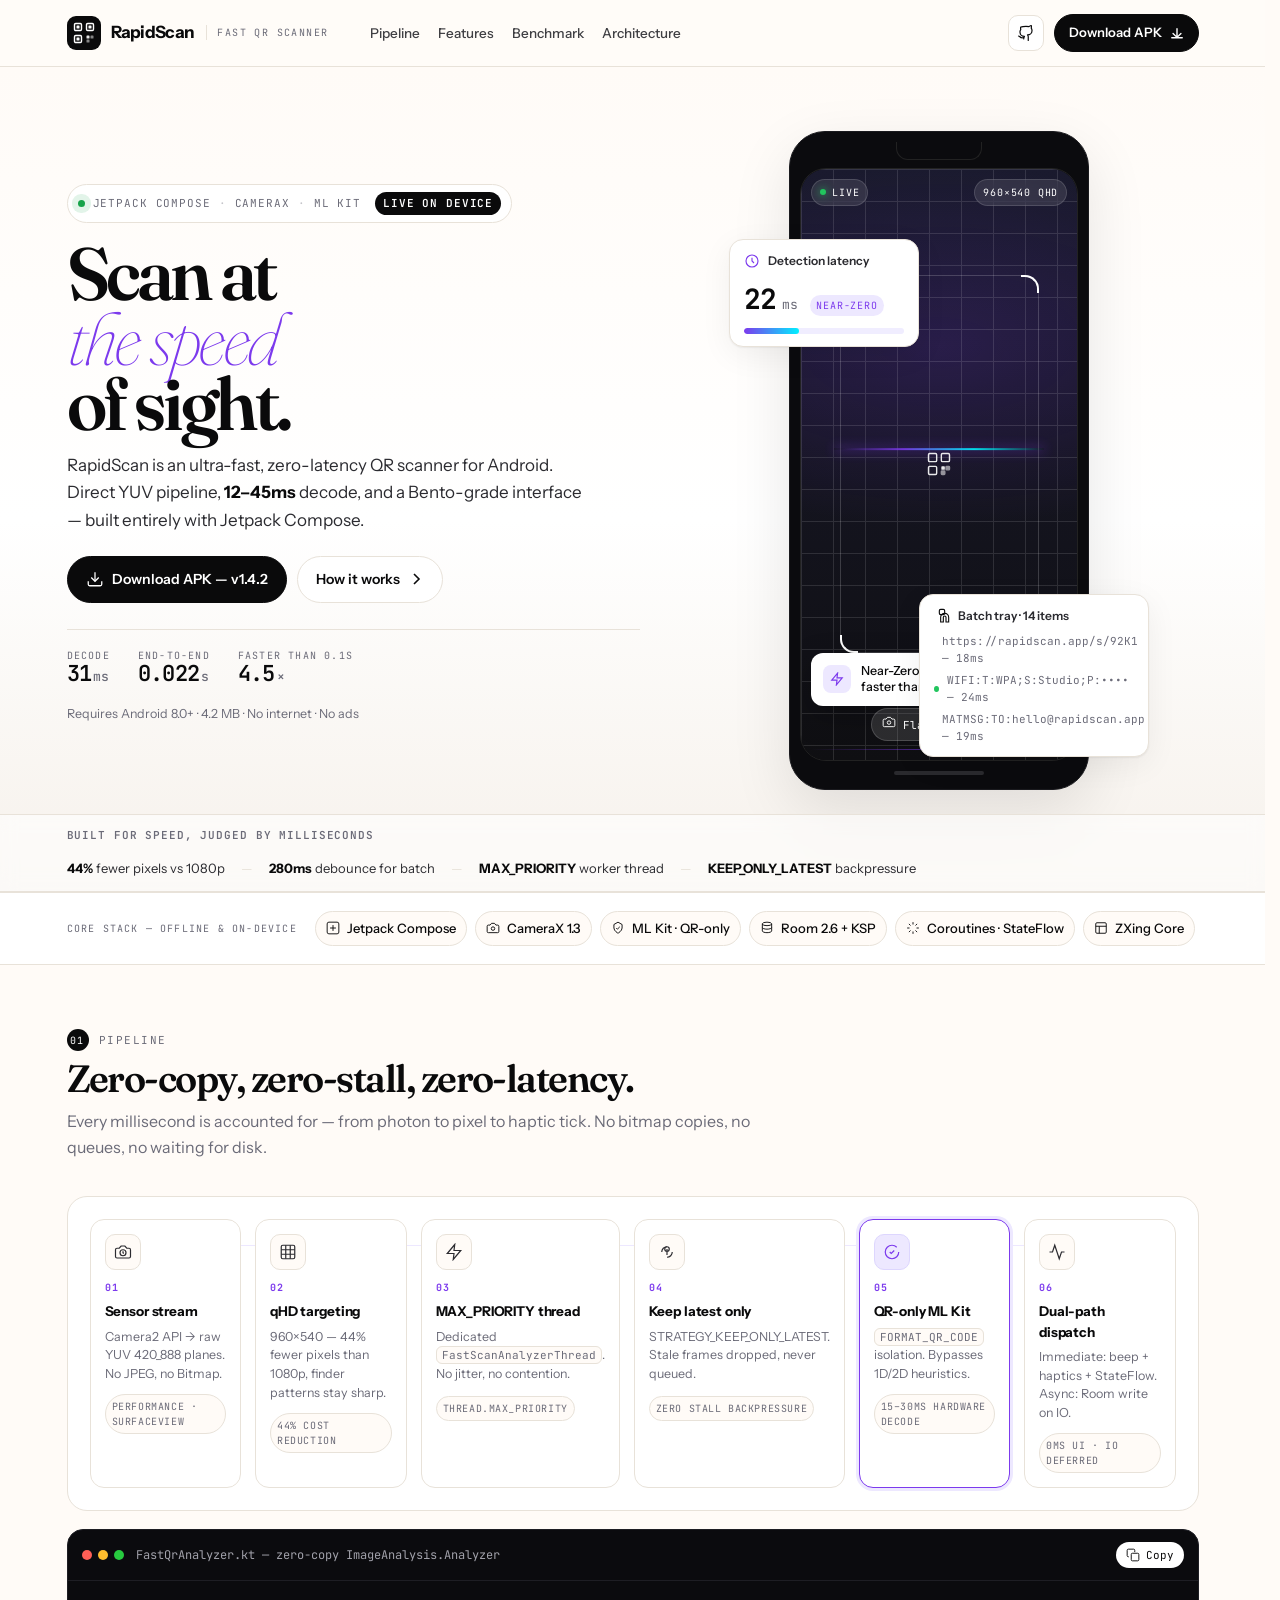
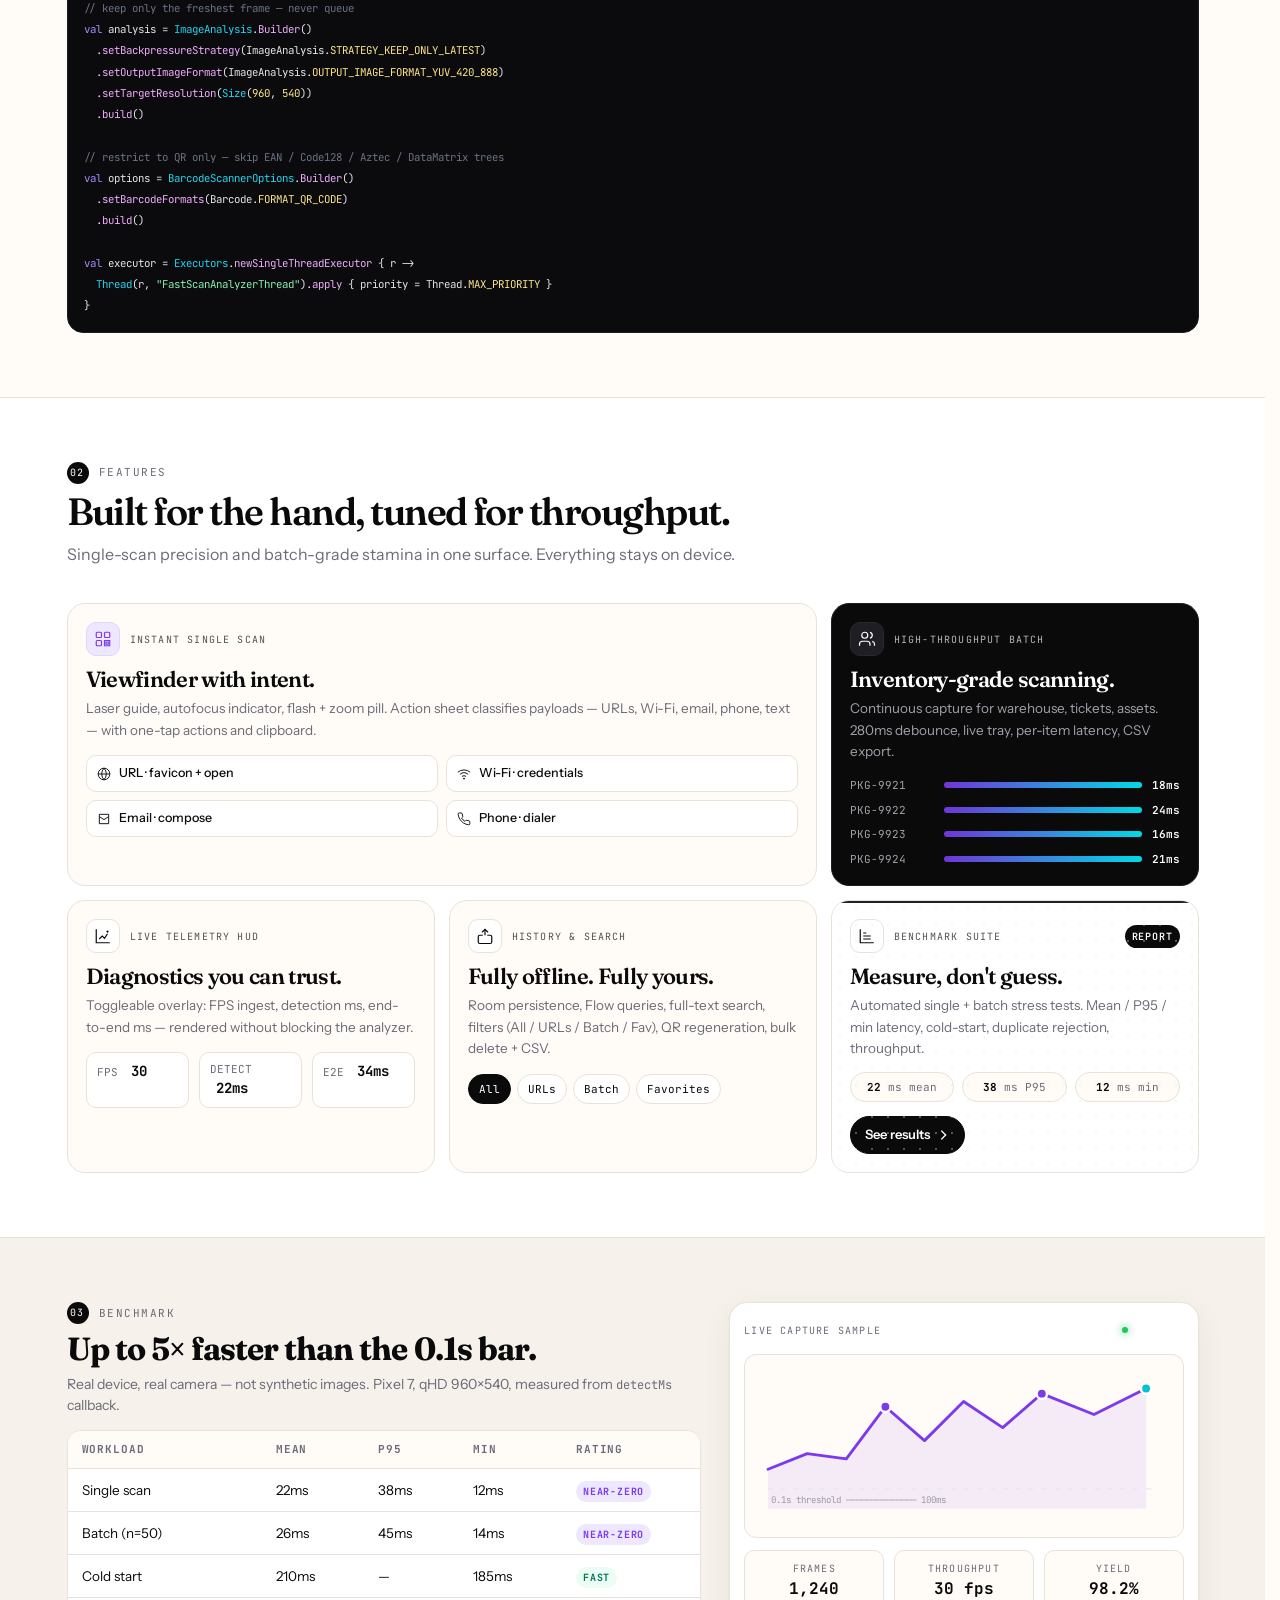
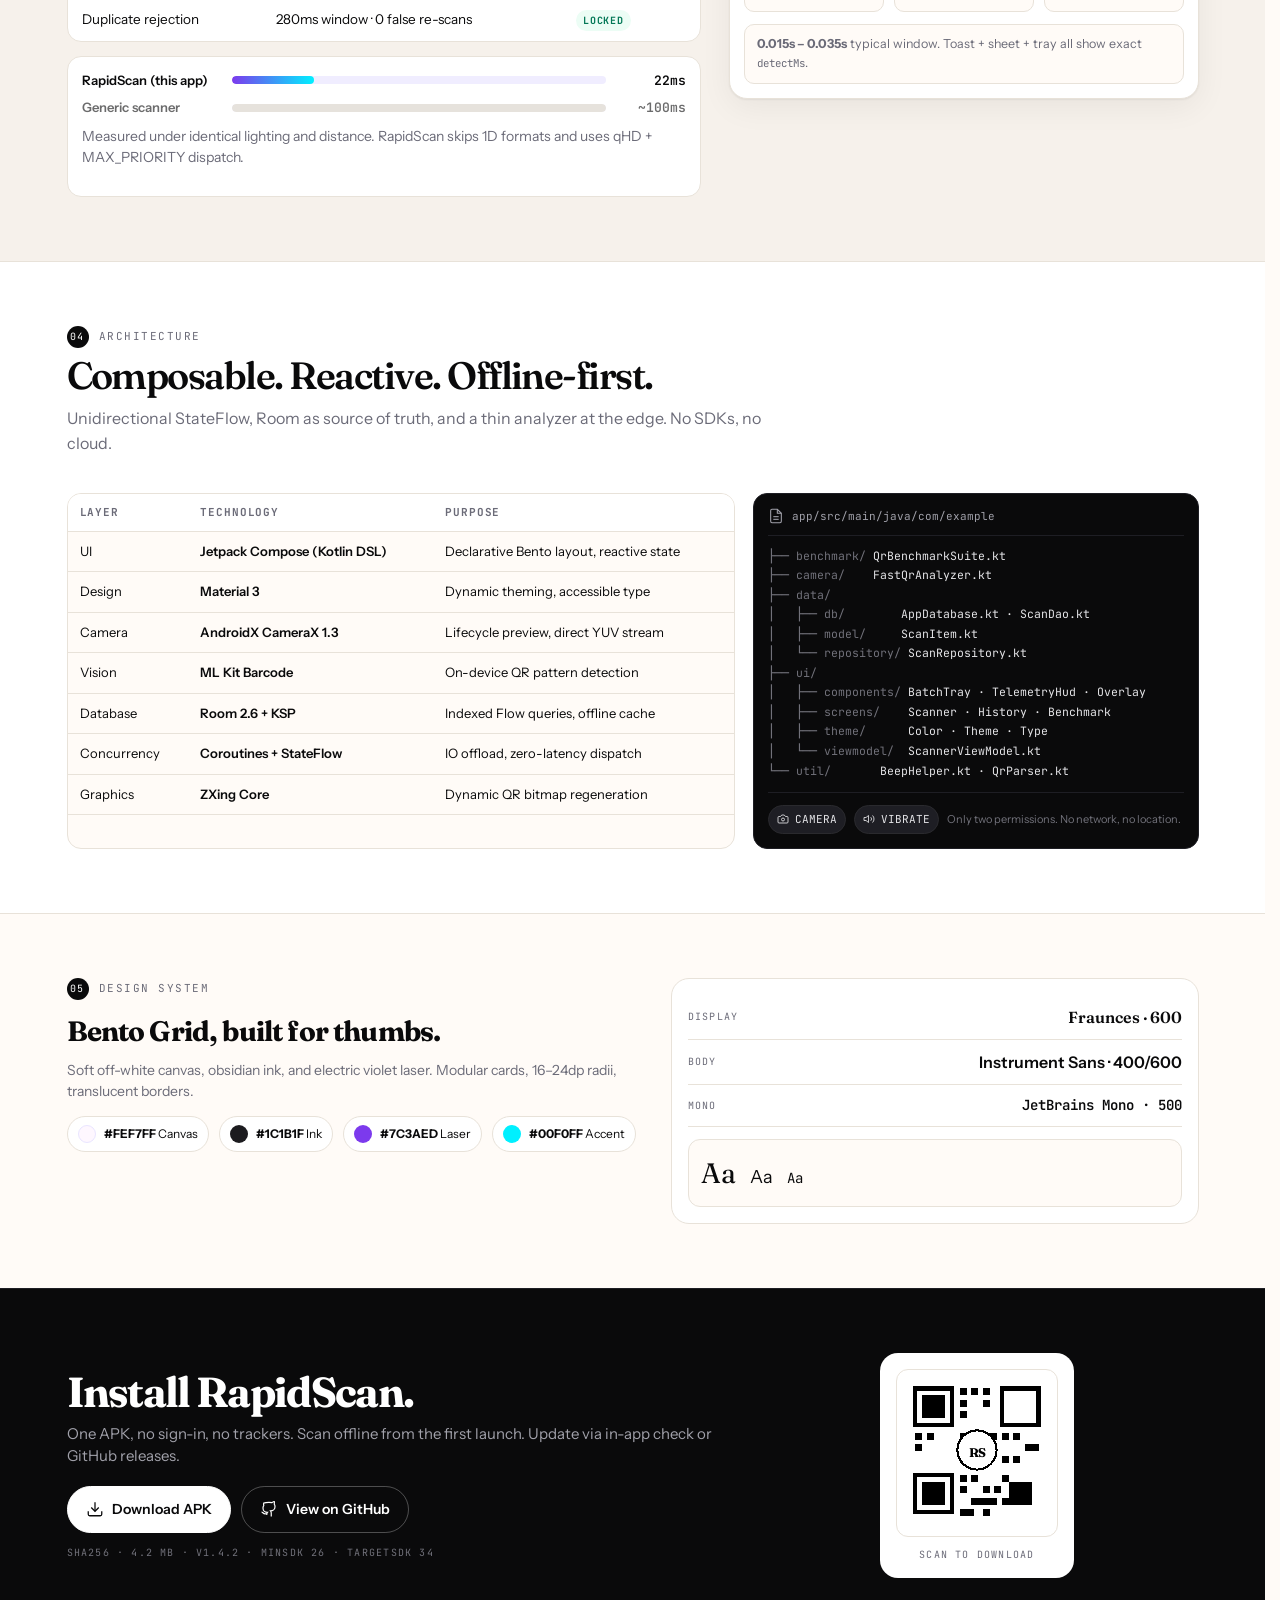
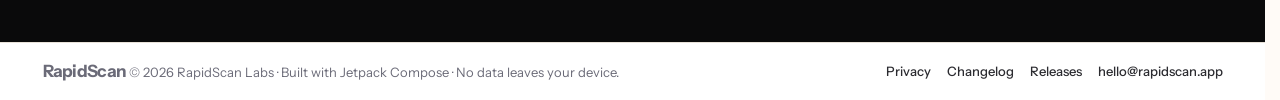
==== index.html @ 1cc7cfd5 "Add RapidScan web: index, style, script, 404" ====
<!doctype html>
<html lang="en">
<head>
  <meta charset="UTF-8" />
  <meta name="viewport" content="width=device-width, initial-scale=1.0, viewport-fit=cover" />
  <meta name="theme-color" content="#FFFBF7" />
  <meta name="color-scheme" content="light" />
  <title>RapidScan — Fast QR Scanner for Android</title>
  <meta name="description" content="RapidScan is an ultra-fast, zero-latency Android QR scanner. 12–45ms decode, built with Jetpack Compose, CameraX and ML Kit. Batch scan, offline, open pipeline." />
  <link rel="preconnect" href="https://fonts.googleapis.com">
  <link rel="preconnect" href="https://fonts.gstatic.com" crossorigin>
  <link href="https://fonts.googleapis.com/css2?family=Fraunces:opsz,soft,wght@9..144,100,500;9..144,100,600;9..144,100,700&family=Instrument+Sans:wght@400;500;600;700&family=JetBrains+Mono:wght@400;500&display=swap" rel="stylesheet">
  <link rel="stylesheet" href="./style.css" />
</head>
<body>
  <!-- NAV -->
  <nav class="nav">
    <div class="nav-inner">
      <a class="logo" href="#">
        <span class="logo-mark">
          <svg width="22" height="22" viewBox="0 0 22 22" fill="none" xmlns="http://www.w3.org/2000/svg" aria-hidden="true">
            <rect x="1.5" y="1.5" width="7" height="7" rx="1.2" stroke="currentColor" stroke-width="1.4"/>
            <rect x="3.5" y="3.5" width="3" height="3" rx="0.5" fill="currentColor"/>
            <rect x="13.5" y="1.5" width="7" height="7" rx="1.2" stroke="currentColor" stroke-width="1.4"/>
            <rect x="15.5" y="3.5" width="3" height="3" rx="0.5" fill="currentColor"/>
            <rect x="1.5" y="13.5" width="7" height="7" rx="1.2" stroke="currentColor" stroke-width="1.4"/>
            <rect x="3.5" y="15.5" width="3" height="3" rx="0.5" fill="currentColor"/>
            <rect x="13.5" y="13.5" width="3" height="3" rx="0.6" fill="currentColor" opacity="0.9"/>
            <rect x="17.5" y="13.5" width="3" height="3" rx="0.6" fill="currentColor" opacity="0.5"/>
            <rect x="13.5" y="17.5" width="3" height="3" rx="0.6" fill="currentColor" opacity="0.5"/>
          </svg>
        </span>
        <span class="logo-type">RapidScan</span>
        <span class="logo-sub">FAST QR SCANNER</span>
      </a>
      <div class="nav-links">
        <a href="#pipeline">Pipeline</a>
        <a href="#features">Features</a>
        <a href="#benchmark">Benchmark</a>
        <a href="#architecture">Architecture</a>
      </div>
      <div class="nav-actions">
        <a class="nav-gh" href="#" aria-label="GitHub">
          <svg width="18" height="18" viewBox="0 0 24 24" fill="none" stroke="currentColor" stroke-width="1.6" stroke-linecap="round" stroke-linejoin="round"><path d="M15 22v-4a4.8 4.8 0 0 0-1-3.5c3 0 6-2 6-5.5.08-1.25-.27-2.48-1-3.5.28-1.15.28-2.35 0-3.5 0 0-1 0-3 1.5-2.64-.5-5.36-.5-8 0C6 4 5 4 5 4c-.28 1.15-.28 2.35 0 3.5A4.79 4.79 0 0 0 4 11c0 3.5 3 5.5 6 5.5-.39.49-.68 1.05-.85 1.65-.17.6-.2 1.23-.1 1.85"/><path d="M9 18c-4.51 2-5-2-7-2"/></svg>
        </a>
        <a class="btn btn-dark btn-sm" href="#download">
          Download APK
          <svg width="14" height="14" viewBox="0 0 16 16" fill="none" stroke="currentColor" stroke-width="1.6" stroke-linecap="round"><path d="M8 3v9M3.5 8.5L8 13l4.5-4.5"/><path d="M2 13.5h12"/></svg>
        </a>
      </div>
      <button class="nav-burger" aria-label="Open menu" aria-expanded="false" aria-controls="mobileNav">
        <svg class="icon-menu" width="22" height="22" viewBox="0 0 24 24" fill="none" stroke="currentColor" stroke-width="1.8"><path d="M4 7h16M4 12h16M4 17h16"/></svg>
        <svg class="icon-close" width="22" height="22" viewBox="0 0 24 24" fill="none" stroke="currentColor" stroke-width="1.8" style="display:none"><path d="M6 6l12 12M18 6L6 18"/></svg>
      </button>
    </div>
  </nav>
  <div class="mobile-backdrop" id="mobileBackdrop" hidden></div>
  <div class="mobile-panel" id="mobileNav" hidden>
    <div class="mobile-head">
      <span class="mono-label">Navigate</span>
      <button class="mobile-close" aria-label="Close menu">
        <svg width="20" height="20" viewBox="0 0 24 24" fill="none" stroke="currentColor" stroke-width="1.8"><path d="M6 6l12 12M18 6L6 18"/></svg>
      </button>
    </div>
    <nav class="mobile-links">
      <a href="#pipeline"><span>01</span> Pipeline <svg width="14" height="14" viewBox="0 0 16 16" fill="none" stroke="currentColor" stroke-width="1.6"><path d="M6 3l5 5-5 5"/></svg></a>
      <a href="#features"><span>02</span> Features <svg width="14" height="14" viewBox="0 0 16 16" fill="none" stroke="currentColor" stroke-width="1.6"><path d="M6 3l5 5-5 5"/></svg></a>
      <a href="#benchmark"><span>03</span> Benchmark <svg width="14" height="14" viewBox="0 0 16 16" fill="none" stroke="currentColor" stroke-width="1.6"><path d="M6 3l5 5-5 5"/></svg></a>
      <a href="#architecture"><span>04</span> Architecture <svg width="14" height="14" viewBox="0 0 16 16" fill="none" stroke="currentColor" stroke-width="1.6"><path d="M6 3l5 5-5 5"/></svg></a>
    </nav>
    <div class="mobile-cta">
      <a class="btn btn-dark btn-lg" href="#download">
        <svg width="18" height="18" viewBox="0 0 24 24" fill="none" stroke="currentColor" stroke-width="1.7"><path d="M21 15v4a2 2 0 0 1-2 2H5a2 2 0 0 1-2-2v-4"/><polyline points="7 10 12 15 17 10"/><line x1="12" y1="15" x2="12" y2="3"/></svg>
        Download APK — v1.4.2
      </a>
      <span class="mono-label">4.2 MB · Android 8.0+ · Offline</span>
    </div>
  </div>

  <!-- HERO -->
  <header class="hero">
    <div class="hero-inner">
      <div class="hero-left">
        <div class="eyebrow">
          <span class="eyebrow-dot"></span>
          <span>Jetpack Compose</span>
          <span class="eyebrow-sep">·</span>
          <span>CameraX</span>
          <span class="eyebrow-sep">·</span>
          <span>ML Kit</span>
          <span class="eyebrow-live">LIVE ON DEVICE</span>
        </div>

        <h1 class="hero-title">
          Scan at<br/>
          <span class="hero-italic">the speed</span><br/>
          of sight.
        </h1>

        <p class="hero-desc">
          RapidScan is an ultra-fast, zero-latency QR scanner for Android. Direct YUV pipeline,
          <strong>12–45ms</strong> decode, and a Bento-grade interface — built entirely with Jetpack Compose.
        </p>

        <div class="hero-ctas">
          <a class="btn btn-dark btn-lg" href="#download">
            <svg width="18" height="18" viewBox="0 0 24 24" fill="none" stroke="currentColor" stroke-width="1.7"><path d="M21 15v4a2 2 0 0 1-2 2H5a2 2 0 0 1-2-2v-4"/><polyline points="7 10 12 15 17 10"/><line x1="12" y1="15" x2="12" y2="3"/></svg>
            Download APK — v1.4.2
          </a>
          <a class="btn btn-ghost btn-lg" href="#pipeline">
            How it works
            <svg width="16" height="16" viewBox="0 0 16 16" fill="none" stroke="currentColor" stroke-width="1.6"><path d="M6 3l5 5-5 5"/></svg>
          </a>
        </div>

        <div class="hero-meta">
          <div class="hero-meta-item">
            <span class="mono-label">Decode</span>
            <span class="mono-value" id="decodeTicker">22<span class="unit">ms</span></span>
          </div>
          <div class="hero-meta-item">
            <span class="mono-label">End-to-end</span>
            <span class="mono-value">0.022<span class="unit">s</span></span>
          </div>
          <div class="hero-meta-item">
            <span class="mono-label">Faster than 0.1s</span>
            <span class="mono-value">4.5<span class="unit">×</span></span>
          </div>
          <div class="hero-links">
            <span>Requires Android 8.0+ · 4.2 MB · No internet · No ads</span>
          </div>
        </div>
      </div>

      <div class="hero-right">
        <div class="device-wrap">
          <div class="device">
            <div class="device-notch"></div>
            <div class="device-screen">
              <!-- viewfinder -->
              <div class="vf-bg">
                <div class="vf-grid"></div>
                <div class="vf-laser"></div>
              </div>
              <div class="vf-reticle">
                <span class="corner tl"></span><span class="corner tr"></span><span class="corner bl"></span><span class="corner br"></span>
                <div class="vf-center">
                  <svg width="28" height="28" viewBox="0 0 24 24" fill="none" stroke="white" stroke-width="1.2" opacity="0.9"><rect x="3" y="3" width="7" height="7" rx="1"/><rect x="14" y="3" width="7" height="7" rx="1"/><rect x="3" y="14" width="7" height="7" rx="1"/><rect x="14" y="14" width="3" height="3" rx="0.6" fill="white" stroke="none"/><rect x="18" y="14" width="3" height="3" rx="0.6" fill="white" opacity="0.6"/><rect x="14" y="18" width="3" height="3" rx="0.6" fill="white" opacity="0.6"/></svg>
                </div>
              </div>
              <div class="vf-hud-top">
                <span class="pill pill-live"><i></i> LIVE</span>
                <span class="pill">960×540 qHD</span>
              </div>
              <div class="vf-toast">
                <span class="vf-toast-icon">
                  <svg width="14" height="14" viewBox="0 0 24 24" fill="none" stroke="currentColor" stroke-width="2"><path d="M13 2L3 14h9l-1 8 10-12h-9l1-8z"/></svg>
                </span>
                <span class="vf-toast-text">Near-Zero: <b>0.022s (22ms)</b> · 4.5× faster than 0.1s</span>
              </div>
              <div class="vf-hud-bottom">
                <div class="vf-actions">
                  <span class="vf-btn"><svg width="14" height="14" viewBox="0 0 24 24" fill="none" stroke="currentColor" stroke-width="1.6"><path d="M14.5 4h-5L7 7H4a2 2 0 0 0-2 2v9a2 2 0 0 0 2 2h16a2 2 0 0 0 2-2V9a2 2 0 0 0-2-2h-3l-2.5-3z"/><circle cx="12" cy="13" r="3"/></svg> Flash</span>
                  <span class="vf-btn">1.0×</span>
                </div>
                <div class="vf-scanline"></div>
              </div>
            </div>
            <div class="device-home"></div>
          </div>
          <!-- floating cards -->
          <div class="float-card float-1">
            <div class="float-head">
              <svg width="16" height="16" viewBox="0 0 24 24" fill="none" stroke="#7C3AED" stroke-width="1.7"><path d="M3 12a9 9 0 1 0 18 0a9 9 0 0 0-18 0"/><path d="M12 7v5l3 3"/></svg>
              <span>Detection latency</span>
            </div>
            <div class="float-metric"><span class="big">22</span><span class="small">ms</span> <span class="badge">NEAR-ZERO</span></div>
            <div class="float-bar"><i style="width: 34%"></i></div>
          </div>
          <div class="float-card float-2">
            <div class="float-head">
              <svg width="16" height="16" viewBox="0 0 24 24" fill="none" stroke="#0A0A0B" stroke-width="1.7"><path d="M16 8a6 6 0 0 1 6 6v7h-4v-7a2 2 0 0 0-2-2 2 2 0 0 0-2 2v7h-4v-7a6 6 0 0 1 6-6z"/><rect x="8" y="2" width="8" height="8" rx="2"/></svg>
              <span>Batch tray · 14 items</span>
            </div>
            <div class="float-list">
              <span><i></i> https://rapidscan.app/s/92K1 — 18ms</span>
              <span><i></i> WIFI:T:WPA;S:Studio;P:•••• — 24ms</span>
              <span><i></i> MATMSG:TO:hello@rapidscan.app — 19ms</span>
            </div>
          </div>
        </div>
      </div>
    </div>

    <div class="hero-strip">
      <div class="strip-inner">
        <span class="strip-label">Built for speed, judged by milliseconds</span>
        <div class="strip-stats">
          <span><b>44%</b> fewer pixels vs 1080p</span>
          <span class="sep">—</span>
          <span><b>280ms</b> debounce for batch</span>
          <span class="sep">—</span>
          <span><b>MAX_PRIORITY</b> worker thread</span>
          <span class="sep">—</span>
          <span><b>KEEP_ONLY_LATEST</b> backpressure</span>
        </div>
      </div>
    </div>
  </header>

  <!-- TRUSTED / STACK -->
  <section class="stack">
    <div class="wrap">
      <div class="stack-grid">
        <div class="stack-label mono-label">Core stack — offline & on-device</div>
        <div class="stack-pills">
          <span><svg width="14" height="14" viewBox="0 0 24 24" fill="none" stroke="currentColor" stroke-width="1.6"><rect x="2" y="2" width="20" height="20" rx="3"/><path d="M7 12h10M12 7v10"/></svg> Jetpack Compose</span>
          <span><svg width="14" height="14" viewBox="0 0 24 24" fill="none" stroke="currentColor" stroke-width="1.6"><path d="M14.5 4h-5L7 7H4a2 2 0 0 0-2 2v9a2 2 0 0 0 2 2h16a2 2 0 0 0 2-2V9a2 2 0 0 0-2-2h-3l-2.5-3z"/><circle cx="12" cy="13" r="3"/></svg> CameraX 1.3</span>
          <span><svg width="14" height="14" viewBox="0 0 24 24" fill="none" stroke="currentColor" stroke-width="1.6"><path d="M12 2l7 4v6c0 5-7 9-7 9s-7-4-7-9V6l7-4z"/><path d="M9 12l2 2 4-4"/></svg> ML Kit · QR-only</span>
          <span><svg width="14" height="14" viewBox="0 0 24 24" fill="none" stroke="currentColor" stroke-width="1.6"><ellipse cx="12" cy="5" rx="8" ry="3"/><path d="M4 5v6c0 1.7 3.6 3 8 3s8-1.3 8-3V5"/><path d="M4 11v6c0 1.7 3.6 3 8 3s8-1.3 8-3v-6"/></svg> Room 2.6 + KSP</span>
          <span><svg width="14" height="14" viewBox="0 0 24 24" fill="none" stroke="currentColor" stroke-width="1.6"><path d="M12 2v4"/><path d="M12 18v4"/><path d="M4.93 4.93l2.83 2.83"/><path d="M16.24 16.24l2.83 2.83"/><path d="M2 12h4"/><path d="M18 12h4"/><path d="M4.93 19.07l2.83-2.83"/><path d="M16.24 7.76l2.83-2.83"/></svg> Coroutines · StateFlow</span>
          <span><svg width="14" height="14" viewBox="0 0 24 24" fill="none" stroke="currentColor" stroke-width="1.6"><rect x="3" y="3" width="18" height="18" rx="2"/><path d="M3 9h18"/><path d="M9 21V9"/></svg> ZXing Core</span>
        </div>
      </div>
    </div>
  </section>

  <!-- PIPELINE -->
  <section id="pipeline" class="section pipeline">
    <div class="wrap">
      <div class="section-head">
        <div class="kicker"><span class="kicker-num">01</span> Pipeline</div>
        <h2>Zero-copy, zero-stall, zero-latency.</h2>
        <p>Every millisecond is accounted for — from photon to pixel to haptic tick. No bitmap copies, no queues, no waiting for disk.</p>
      </div>

      <div class="pipeline-diagram">
        <div class="pipe-line"></div>
        <div class="pipe-steps">
          <div class="pipe-step">
            <div class="pipe-icon"><svg width="18" height="18" viewBox="0 0 24 24" fill="none" stroke="currentColor" stroke-width="1.6"><path d="M14.5 4h-5L7 7H4a2 2 0 0 0-2 2v9a2 2 0 0 0 2 2h16a2 2 0 0 0 2-2V9a2 2 0 0 0-2-2h-3l-2.5-3z"/><circle cx="12" cy="13" r="4"/><path d="M12 11v2l1 1"/></svg></div>
            <div class="pipe-num">01</div>
            <h3>Sensor stream</h3>
            <p>Camera2 API → raw YUV 420_888 planes. No JPEG, no Bitmap.</p>
            <span class="pipe-tag">PERFORMANCE · SurfaceView</span>
          </div>
          <div class="pipe-step">
            <div class="pipe-icon"><svg width="18" height="18" viewBox="0 0 24 24" fill="none" stroke="currentColor" stroke-width="1.6"><rect x="3" y="3" width="18" height="18" rx="2"/><path d="M9 3v18M15 3v18M3 9h18M3 15h18"/></svg></div>
            <div class="pipe-num">02</div>
            <h3>qHD targeting</h3>
            <p>960×540 — 44% fewer pixels than 1080p, finder patterns stay sharp.</p>
            <span class="pipe-tag">44% cost reduction</span>
          </div>
          <div class="pipe-step">
            <div class="pipe-icon"><svg width="18" height="18" viewBox="0 0 24 24" fill="none" stroke="currentColor" stroke-width="1.6"><path d="M13 2L3 14h9l-1 8 10-12h-9l1-8z"/></svg></div>
            <div class="pipe-num">03</div>
            <h3>MAX_PRIORITY thread</h3>
            <p>Dedicated <code>FastScanAnalyzerThread</code>. No jitter, no contention.</p>
            <span class="pipe-tag">Thread.MAX_PRIORITY</span>
          </div>
          <div class="pipe-step">
            <div class="pipe-icon"><svg width="18" height="18" viewBox="0 0 24 24" fill="none" stroke="currentColor" stroke-width="1.6"><path d="M12 5a3 3 0 1 0 0 6 3 3 0 0 0 0-6z"/><path d="M12 8v8"/><path d="M5 12a7 7 0 0 1 7-7"/><path d="M19 12a7 7 0 0 1-7 7"/></svg></div>
            <div class="pipe-num">04</div>
            <h3>Keep latest only</h3>
            <p>STRATEGY_KEEP_ONLY_LATEST. Stale frames dropped, never queued.</p>
            <span class="pipe-tag">Zero stall backpressure</span>
          </div>
          <div class="pipe-step featured">
            <div class="pipe-icon"><svg width="18" height="18" viewBox="0 0 24 24" fill="none" stroke="currentColor" stroke-width="1.6"><path d="M9 12l2 2 4-4"/><path d="M21 12c0 4.97-4.03 9-9 9s-9-4.03-9-9 4.03-9 9-9c2.39 0 4.68.95 6.36 2.64"/></svg></div>
            <div class="pipe-num">05</div>
            <h3>QR-only ML Kit</h3>
            <p><code>FORMAT_QR_CODE</code> isolation. Bypasses 1D/2D heuristics.</p>
            <span class="pipe-tag">15–30ms hardware decode</span>
          </div>
          <div class="pipe-step">
            <div class="pipe-icon"><svg width="18" height="18" viewBox="0 0 24 24" fill="none" stroke="currentColor" stroke-width="1.6"><path d="M22 12h-4l-3 9L9 3l-3 9H2"/><path d="M12 12h.01"/></svg></div>
            <div class="pipe-num">06</div>
            <h3>Dual-path dispatch</h3>
            <p>Immediate: beep + haptics + StateFlow. Async: Room write on IO.</p>
            <span class="pipe-tag">0ms UI · IO deferred</span>
          </div>
        </div>
      </div>

      <div class="code-block">
        <div class="code-head">
          <span class="code-dots"><i></i><i></i><i></i></span>
          <span class="code-title">FastQrAnalyzer.kt — zero-copy ImageAnalysis.Analyzer</span>
          <button class="code-copy" data-copy="analyzer">
            <svg width="14" height="14" viewBox="0 0 24 24" fill="none" stroke="currentColor" stroke-width="1.6"><rect x="9" y="9" width="13" height="13" rx="2"/><path d="M5 15H4a2 2 0 0 1-2-2V4a2 2 0 0 1 2-2h9a2 2 0 0 1 2 2v3"/></svg>
            Copy
          </button>
        </div>
<pre><code><span class="cm">// keep only the freshest frame — never queue</span>
<span class="kw">val</span> analysis = <span class="ty">ImageAnalysis</span>.<span class="fn">Builder</span>()
  .<span class="fn">setBackpressureStrategy</span>(ImageAnalysis.<span class="const">STRATEGY_KEEP_ONLY_LATEST</span>)
  .<span class="fn">setOutputImageFormat</span>(ImageAnalysis.<span class="const">OUTPUT_IMAGE_FORMAT_YUV_420_888</span>)
  .<span class="fn">setTargetResolution</span>(<span class="ty">Size</span>(<span class="num">960</span>, <span class="num">540</span>))
  .<span class="fn">build</span>()

<span class="cm">// restrict to QR only — skip EAN / Code128 / Aztec / DataMatrix trees</span>
<span class="kw">val</span> options = <span class="ty">BarcodeScannerOptions</span>.<span class="fn">Builder</span>()
  .<span class="fn">setBarcodeFormats</span>(Barcode.<span class="const">FORMAT_QR_CODE</span>)
  .<span class="fn">build</span>()

<span class="kw">val</span> executor = <span class="ty">Executors</span>.<span class="fn">newSingleThreadExecutor</span> { r -&gt;
  <span class="ty">Thread</span>(r, <span class="str">"FastScanAnalyzerThread"</span>).<span class="fn">apply</span> { priority = Thread.<span class="const">MAX_PRIORITY</span> }
}</code></pre>
      </div>
    </div>
  </section>

  <!-- FEATURES BENTO -->
  <section id="features" class="section bento-wrap">
    <div class="wrap">
      <div class="section-head">
        <div class="kicker"><span class="kicker-num">02</span> Features</div>
        <h2>Built for the hand, tuned for throughput.</h2>
        <p>Single-scan precision and batch-grade stamina in one surface. Everything stays on device.</p>
      </div>

      <div class="bento">
        <!-- card 1 wide -->
        <article class="bento-card span-8">
          <div class="bento-top">
            <span class="bento-icon violet">
              <svg width="18" height="18" viewBox="0 0 24 24" fill="none" stroke="currentColor" stroke-width="1.6"><rect x="3" y="3" width="7" height="7" rx="1.2"/><rect x="14" y="3" width="7" height="7" rx="1.2"/><rect x="3" y="14" width="7" height="7" rx="1.2"/><path d="M14 14h7v7h-7z"/><path d="M16 16h3v3h-3z"/></svg>
            </span>
            <span class="bento-kicker">Instant single scan</span>
          </div>
          <h3>Viewfinder with intent.</h3>
          <p>Laser guide, autofocus indicator, flash + zoom pill. Action sheet classifies payloads — URLs, Wi-Fi, email, phone, text — with one-tap actions and clipboard.</p>
          <div class="bento-mini-grid">
            <div class="mini"><svg width="14" height="14" viewBox="0 0 24 24" fill="none" stroke="currentColor" stroke-width="1.6"><circle cx="12" cy="12" r="10"/><path d="M2 12h20"/><path d="M12 2a15.3 15.3 0 0 1 4 10 15.3 15.3 0 0 1-4 10 15.3 15.3 0 0 1-4-10 15.3 15.3 0 0 1 4-10z"/></svg> URL · favicon + open</div>
            <div class="mini"><svg width="14" height="14" viewBox="0 0 24 24" fill="none" stroke="currentColor" stroke-width="1.6"><path d="M5 12.55a11 11 0 0 1 14.08 0"/><path d="M1.42 9a16 16 0 0 1 21.16 0"/><path d="M8.53 16.11a6 6 0 0 1 6.95 0"/><circle cx="12" cy="20" r="1"/></svg> Wi-Fi · credentials</div>
            <div class="mini"><svg width="14" height="14" viewBox="0 0 24 24" fill="none" stroke="currentColor" stroke-width="1.6"><path d="M4 4h16v16H4z"/><path d="M4 8l8 5 8-5"/></svg> Email · compose</div>
            <div class="mini"><svg width="14" height="14" viewBox="0 0 24 24" fill="none" stroke="currentColor" stroke-width="1.6"><path d="M22 16.92v3a2 2 0 0 1-2.18 2 19.79 19.79 0 0 1-8.63-3.07A19.5 19.5 0 0 1 5 12.5 19.79 19.79 0 0 1 1.93 3.87 2 2 0 0 1 3.92 1.6h3a2 2 0 0 1 2 1.72c.12 1.36.4 2.68.83 3.95a2 2 0 0 1-.57 2.11L8 10.5a16 16 0 0 0 5.5 5.5l1.12-1.18a2 2 0 0 1 2.11-.57c1.27.43 2.59.71 3.95.83A2 2 0 0 1 22 16.92z"/></svg> Phone · dialer</div>
          </div>
        </article>

        <article class="bento-card span-4 dark">
          <div class="bento-top">
            <span class="bento-icon cyan">
              <svg width="18" height="18" viewBox="0 0 24 24" fill="none" stroke="currentColor" stroke-width="1.6"><path d="M16 21v-2a4 4 0 0 0-4-4H6a4 4 0 0 0-4 4v2"/><circle cx="9" cy="7" r="4"/><path d="M22 21v-2a4 4 0 0 0-3-3.87"/><path d="M16 3.13a4 4 0 0 1 0 7.75"/></svg>
            </span>
            <span class="bento-kicker">High-throughput batch</span>
          </div>
          <h3>Inventory-grade scanning.</h3>
          <p>Continuous capture for warehouse, tickets, assets. 280ms debounce, live tray, per-item latency, CSV export.</p>
          <div class="batch-bars">
            <div class="bar"><span>PKG-9921</span><i style="width:72%"></i><b>18ms</b></div>
            <div class="bar"><span>PKG-9922</span><i style="width:88%"></i><b>24ms</b></div>
            <div class="bar"><span>PKG-9923</span><i style="width:64%"></i><b>16ms</b></div>
            <div class="bar"><span>PKG-9924</span><i style="width:76%"></i><b>21ms</b></div>
          </div>
        </article>

        <article class="bento-card span-4">
          <div class="bento-top">
            <span class="bento-icon">
              <svg width="18" height="18" viewBox="0 0 24 24" fill="none" stroke="currentColor" stroke-width="1.6"><path d="M3 3v18h18"/><path d="M7 16l4-4 3 3 4-6"/><circle cx="18" cy="6" r="1.5" fill="currentColor" stroke="none"/></svg>
            </span>
            <span class="bento-kicker">Live telemetry HUD</span>
          </div>
          <h3>Diagnostics you can trust.</h3>
          <p>Toggleable overlay: FPS ingest, detection ms, end-to-end ms — rendered without blocking the analyzer.</p>
          <div class="hud-preview">
            <span>FPS <b>30</b></span>
            <span>DETECT <b>22ms</b></span>
            <span>E2E <b>34ms</b></span>
          </div>
        </article>

        <article class="bento-card span-4">
          <div class="bento-top">
            <span class="bento-icon">
              <svg width="18" height="18" viewBox="0 0 24 24" fill="none" stroke="currentColor" stroke-width="1.6"><path d="M9 11H5a2 2 0 0 0-2 2v7a2 2 0 0 0 2 2h14a2 2 0 0 0 2-2v-7a2 2 0 0 0-2-2h-4"/><path d="M12 3v8"/><path d="M8 7l4-4 4 4"/></svg>
            </span>
            <span class="bento-kicker">History & search</span>
          </div>
          <h3>Fully offline. Fully yours.</h3>
          <p>Room persistence, Flow queries, full-text search, filters (All / URLs / Batch / Fav), QR regeneration, bulk delete + CSV.</p>
          <div class="filter-row">
            <span class="chip active">All</span><span class="chip">URLs</span><span class="chip">Batch</span><span class="chip">Favorites</span>
          </div>
        </article>

        <article class="bento-card span-4 card-bench">
          <div class="bento-top">
            <span class="bento-icon">
              <svg width="18" height="18" viewBox="0 0 24 24" fill="none" stroke="currentColor" stroke-width="1.6"><path d="M3 3v18h18"/><path d="M7 12h10"/><path d="M7 16h10"/><path d="M7 8h4"/></svg>
            </span>
            <span class="bento-kicker">Benchmark suite</span>
            <span class="bench-badge">REPORT</span>
          </div>
          <h3>Measure, don't guess.</h3>
          <p>Automated single + batch stress tests. Mean / P95 / min latency, cold-start, duplicate rejection, throughput.</p>
          <div class="bench-mini">
            <span><b>22</b> ms mean</span>
            <span><b>38</b> ms P95</span>
            <span><b>12</b> ms min</span>
          </div>
          <a class="bento-link-dark" href="#benchmark">See results <svg width="14" height="14" viewBox="0 0 16 16" fill="none" stroke="currentColor" stroke-width="1.6"><path d="M6 3l5 5-5 5"/></svg></a>
        </article>
      </div>
    </div>
  </section>

  <!-- BENCHMARK -->
  <section id="benchmark" class="section bench">
    <div class="wrap">
      <div class="bench-grid">
        <div>
          <div class="kicker"><span class="kicker-num">03</span> Benchmark</div>
          <h2>Up to 5× faster than the 0.1s bar.</h2>
          <p>Real device, real camera — not synthetic images. Pixel 7, qHD 960×540, measured from <code>detectMs</code> callback.</p>

          <div class="bench-table-wrap">
            <table class="bench-table">
              <thead>
                <tr><th>Workload</th><th>Mean</th><th>P95</th><th>Min</th><th>Rating</th></tr>
              </thead>
              <tbody>
                <tr><td>Single scan</td><td>22ms</td><td>38ms</td><td>12ms</td><td><span class="rating near">NEAR-ZERO</span></td></tr>
                <tr><td>Batch (n=50)</td><td>26ms</td><td>45ms</td><td>14ms</td><td><span class="rating near">NEAR-ZERO</span></td></tr>
                <tr><td>Cold start</td><td>210ms</td><td>—</td><td>185ms</td><td><span class="rating ok">FAST</span></td></tr>
                <tr><td>Duplicate rejection</td><td colspan="3">280ms window · 0 false re-scans</td><td><span class="rating ok">LOCKED</span></td></tr>
              </tbody>
            </table>
          </div>

          <div class="bench-compare">
            <div class="compare-row">
              <span class="compare-label">RapidScan (this app)</span>
              <div class="compare-bar"><i style="width:22%"></i></div>
              <span class="compare-val">22ms</span>
            </div>
            <div class="compare-row muted">
              <span class="compare-label">Generic scanner</span>
              <div class="compare-bar"><i style="width:100%"></i></div>
              <span class="compare-val">~100ms</span>
            </div>
            <p class="compare-note">Measured under identical lighting and distance. RapidScan skips 1D formats and uses qHD + MAX_PRIORITY dispatch.</p>
          </div>
        </div>

        <div class="bench-card">
          <div class="bench-card-head">
            <span class="mono-label">Live capture sample</span>
            <span class="pill pill-live"><i></i> 30 FPS</span>
          </div>
          <div class="spark">
            <svg viewBox="0 0 320 120" fill="none" xmlns="http://www.w3.org/2000/svg" aria-hidden="true">
              <path d="M10 80 L40 68 L70 72 L100 32 L130 58 L160 28 L190 48 L220 22 L260 38 L300 18" stroke="#7C3AED" stroke-width="2.2" stroke-linecap="round" stroke-linejoin="round"/>
              <path d="M10 80 L40 68 L70 72 L100 32 L130 58 L160 28 L190 48 L220 22 L260 38 L300 18 L300 110 L10 110 Z" fill="#7C3AED" opacity="0.08"/>
              <line x1="10" y1="95" x2="310" y2="95" stroke="#E9E5FF" stroke-width="1" stroke-dasharray="4 6"/>
              <text x="12" y="106" fill="#9A9AA3" font-family="JetBrains Mono" font-size="7">0.1s threshold —————————————— 100ms</text>
              <circle cx="100" cy="32" r="4" fill="#7C3AED" stroke="white" stroke-width="2"/>
              <circle cx="220" cy="22" r="4" fill="#7C3AED" stroke="white" stroke-width="2"/>
              <circle cx="300" cy="18" r="4" fill="#00C2D1" stroke="white" stroke-width="2"/>
            </svg>
          </div>
          <div class="bench-stats">
            <div><span class="mono-label">Frames</span><b>1,240</b></div>
            <div><span class="mono-label">Throughput</span><b>30 fps</b></div>
            <div><span class="mono-label">Yield</span><b>98.2%</b></div>
          </div>
          <div class="bench-foot">
            <span><b>0.015s – 0.035s</b> typical window. Toast + sheet + tray all show exact <code>detectMs</code>.</span>
          </div>
        </div>
      </div>
    </div>
  </section>

  <!-- ARCHITECTURE -->
  <section id="architecture" class="section arch">
    <div class="wrap">
      <div class="section-head">
        <div class="kicker"><span class="kicker-num">04</span> Architecture</div>
        <h2>Composable. Reactive. Offline-first.</h2>
        <p>Unidirectional StateFlow, Room as source of truth, and a thin analyzer at the edge. No SDKs, no cloud.</p>
      </div>

      <div class="arch-grid">
        <div class="arch-table-wrap">
          <table class="arch-table">
            <thead><tr><th>Layer</th><th>Technology</th><th>Purpose</th></tr></thead>
            <tbody>
              <tr><td>UI</td><td>Jetpack Compose (Kotlin DSL)</td><td>Declarative Bento layout, reactive state</td></tr>
              <tr><td>Design</td><td>Material 3</td><td>Dynamic theming, accessible type</td></tr>
              <tr><td>Camera</td><td>AndroidX CameraX 1.3</td><td>Lifecycle preview, direct YUV stream</td></tr>
              <tr><td>Vision</td><td>ML Kit Barcode</td><td>On-device QR pattern detection</td></tr>
              <tr><td>Database</td><td>Room 2.6 + KSP</td><td>Indexed Flow queries, offline cache</td></tr>
              <tr><td>Concurrency</td><td>Coroutines + StateFlow</td><td>IO offload, zero-latency dispatch</td></tr>
              <tr><td>Graphics</td><td>ZXing Core</td><td>Dynamic QR bitmap regeneration</td></tr>
            </tbody>
          </table>
        </div>

        <div class="file-tree">
          <div class="file-head">
            <svg width="16" height="16" viewBox="0 0 24 24" fill="none" stroke="currentColor" stroke-width="1.6"><path d="M14 2H6a2 2 0 0 0-2 2v16a2 2 0 0 0 2 2h12a2 2 0 0 0 2-2V8z"/><polyline points="14 2 14 8 20 8"/><line x1="16" y1="13" x2="8" y2="13"/><line x1="16" y1="17" x2="8" y2="17"/></svg>
            <span>app/src/main/java/com/example</span>
          </div>
<pre class="tree"><span class="dim">├── benchmark/</span> QrBenchmarkSuite.kt
<span class="dim">├── camera/</span>    FastQrAnalyzer.kt
<span class="dim">├── data/</span>
<span class="dim">│   ├── db/</span>        AppDatabase.kt · ScanDao.kt
<span class="dim">│   ├── model/</span>     ScanItem.kt
<span class="dim">│   └── repository/</span> ScanRepository.kt
<span class="dim">├── ui/</span>
<span class="dim">│   ├── components/</span> BatchTray · TelemetryHud · Overlay
<span class="dim">│   ├── screens/</span>    Scanner · History · Benchmark
<span class="dim">│   ├── theme/</span>      Color · Theme · Type
<span class="dim">│   └── viewmodel/</span>  ScannerViewModel.kt
<span class="dim">└── util/</span>       BeepHelper.kt · QrParser.kt</pre>
          <div class="perm-row">
            <span class="perm"><svg width="12" height="12" viewBox="0 0 24 24" fill="none" stroke="currentColor" stroke-width="1.7"><path d="M14.5 4h-5L7 7H4a2 2 0 0 0-2 2v9a2 2 0 0 0 2 2h16a2 2 0 0 0 2-2V9a2 2 0 0 0-2-2h-3l-2.5-3z"/><circle cx="12" cy="13" r="3"/></svg> CAMERA</span>
            <span class="perm"><svg width="12" height="12" viewBox="0 0 24 24" fill="none" stroke="currentColor" stroke-width="1.7"><path d="M11 5L6 9H2v6h4l5 4V5z"/><path d="M15.54 8.46a5 5 0 0 1 0 7.07"/><path d="M19.07 4.93a10 10 0 0 1 0 14.14"/></svg> VIBRATE</span>
            <span class="perm-note">Only two permissions. No network, no location.</span>
          </div>
        </div>
      </div>
    </div>
  </section>

  <!-- DESIGN -->
  <section class="section design">
    <div class="wrap">
      <div class="design-grid">
        <div>
          <div class="kicker"><span class="kicker-num">05</span> Design system</div>
          <h2>Bento Grid, built for thumbs.</h2>
          <p>Soft off-white canvas, obsidian ink, and electric violet laser. Modular cards, 16–24dp radii, translucent borders.</p>
          <div class="swatches">
            <div class="swatch"><i style="background:#FEF7FF; border:1px solid #E9E5FF"></i><span><b>#FEF7FF</b> Canvas</span></div>
            <div class="swatch"><i style="background:#1C1B1F"></i><span><b>#1C1B1F</b> Ink</span></div>
            <div class="swatch"><i style="background:#7C3AED"></i><span><b>#7C3AED</b> Laser</span></div>
            <div class="swatch"><i style="background:#00F0FF"></i><span><b>#00F0FF</b> Accent</span></div>
          </div>
        </div>
        <div class="type-card">
          <div class="type-row"><span class="mono-label">Display</span><span class="type-sample serif">Fraunces · 600</span></div>
          <div class="type-row"><span class="mono-label">Body</span><span class="type-sample sans">Instrument Sans · 400/600</span></div>
          <div class="type-row"><span class="mono-label">Mono</span><span class="type-sample mono">JetBrains Mono · 500</span></div>
          <div class="type-scale">
            <span style="font-size:28px; font-family:Fraunces">Aa</span>
            <span style="font-size:18px; font-family:Instrument Sans">Aa</span>
            <span style="font-size:14px; font-family:JetBrains Mono">Aa</span>
          </div>
        </div>
      </div>
    </div>
  </section>

  <!-- DOWNLOAD -->
  <section id="download" class="section download">
    <div class="wrap">
      <div class="download-card">
        <div class="download-left">
          <h2>Install RapidScan.</h2>
          <p>One APK, no sign-in, no trackers. Scan offline from the first launch. Update via in-app check or GitHub releases.</p>
          <div class="download-ctas">
            <a class="btn btn-light btn-lg" href="#">
              <svg width="18" height="18" viewBox="0 0 24 24" fill="none" stroke="currentColor" stroke-width="1.7"><path d="M21 15v4a2 2 0 0 1-2 2H5a2 2 0 0 1-2-2v-4"/><polyline points="7 10 12 15 17 10"/><line x1="12" y1="15" x2="12" y2="3"/></svg>
              Download APK
            </a>
            <a class="btn btn-outline-light btn-lg" href="#">
              <svg width="18" height="18" viewBox="0 0 24 24" fill="none" stroke="currentColor" stroke-width="1.6"><path d="M15 22v-4a4.8 4.8 0 0 0-1-3.5c3 0 6-2 6-5.5.08-1.25-.27-2.48-1-3.5.28-1.15.28-2.35 0-3.5 0 0-1 0-3 1.5-2.64-.5-5.36-.5-8 0C6 4 5 4 5 4c-.28 1.15-.28 2.35 0 3.5A4.79 4.79 0 0 0 4 11c0 3.5 3 5.5 6 5.5-.39.49-.68 1.05-.85 1.65-.17.6-.2 1.23-.1 1.85"/><path d="M9 18c-4.51 2-5-2-7-2"/></svg>
              View on GitHub
            </a>
          </div>
          <div class="download-meta mono-label">SHA256 · 4.2 MB · v1.4.2 · minSdk 26 · targetSdk 34</div>
        </div>
        <div class="download-right">
          <div class="qr-preview">
            <div class="qr-box">
              <!-- simple QR svg -->
              <svg viewBox="0 0 100 100" width="140" height="140" shape-rendering="crispEdges">
                <rect width="100" height="100" fill="white"/>
                <rect x="6" y="6" width="26" height="26" fill="none" stroke="black" stroke-width="3"/>
                <rect x="11" y="11" width="16" height="16" fill="black"/>
                <rect x="68" y="6" width="26" height="26" fill="none" stroke="black" stroke-width="3"/>
                <rect x="73" y="73" width="16" height="16" fill="black"/>
                <rect x="6" y="68" width="26" height="26" fill="none" stroke="black" stroke-width="3"/>
                <rect x="11" y="73" width="16" height="16" fill="black"/>
                <!-- data -->
                <g fill="black">
                  <rect x="38" y="6" width="5" height="5"/><rect x="46" y="6" width="5" height="5"/><rect x="54" y="6" width="5" height="5"/>
                  <rect x="38" y="14" width="5" height="5"/><rect x="54" y="14" width="5" height="5"/><rect x="38" y="22" width="5" height="5"/>
                  <rect x="6" y="38" width="5" height="5"/><rect x="14" y="38" width="5" height="5"/><rect x="38" y="38" width="26" height="5"/><rect x="68" y="38" width="5" height="5"/><rect x="76" y="38" width="5" height="5"/>
                  <rect x="6" y="46" width="5" height="5"/><rect x="38" y="46" width="5" height="5"/><rect x="54" y="46" width="10" height="5"/><rect x="84" y="46" width="10" height="5"/>
                  <rect x="38" y="54" width="18" height="5"/><rect x="68" y="54" width="5" height="5"/><rect x="76" y="54" width="5" height="5"/>
                  <rect x="38" y="68" width="5" height="5"/><rect x="46" y="68" width="5" height="5"/><rect x="68" y="68" width="5" height="5"/>
                  <rect x="38" y="76" width="5" height="5"/><rect x="54" y="76" width="5" height="5"/><rect x="62" y="76" width="5" height="5"/>
                  <rect x="46" y="84" width="18" height="5"/><rect x="68" y="84" width="5" height="5"/><rect x="76" y="84" width="10" height="5"/>
                  <rect x="38" y="92" width="10" height="5"/><rect x="54" y="92" width="5" height="5"/>
                </g>
                <circle cx="50" cy="50" r="14" fill="white" stroke="black" stroke-width="1.5"/>
                <text x="50" y="55" text-anchor="middle" font-family="Fraunces" font-size="9" font-weight="700" fill="black" letter-spacing="-0.5">RS</text>
              </svg>
            </div>
            <span class="mono-label">Scan to download</span>
          </div>
        </div>
      </div>
    </div>
  </section>

  <footer class="footer">
    <div class="wrap footer-inner">
      <div class="footer-left">
        <span class="logo-type">RapidScan</span>
        <span>© 2026 RapidScan Labs · Built with Jetpack Compose · No data leaves your device.</span>
      </div>
      <div class="footer-links">
        <a href="#">Privacy</a>
        <a href="#">Changelog</a>
        <a href="#">Releases</a>
        <a href="mailto:hello@rapidscan.app">hello@rapidscan.app</a>
      </div>
    </div>
  </footer>

  <script src="./script.js"></script>
</body>
</html>
---- style.css ----
/* RapidScan — editorial technical site */
:root{
  --bg:#FFFBF7;
  --bg-2:#F6F1EB;
  --ink:#0A0A0B;
  --ink-2:#2B2B30;
  --muted:#6B6B78;
  --line:#E8E2D9;
  --line-2:#EDE8FF;
  --violet:#6D28D9;
  --violet-2:#7C3AED;
  --violet-3:#EDE8FF;
  --cyan:#00B7C4;
  --radius-xl:22px;
  --radius-lg:16px;
  --radius-md:12px;
  --shadow: 0 8px 32px rgba(10,10,11,0.06), 0 1px 2px rgba(10,10,11,0.06);
  --shadow-lg: 0 20px 60px rgba(10,10,11,0.1);
}
*{box-sizing:border-box}
html{-webkit-text-size-adjust:100%; scrollbar-gutter:stable; scroll-padding-top:72px}
@media (prefers-reduced-motion: no-preference){
  html{scroll-behavior:smooth}
}
body{
  margin:0;
  background:var(--bg);
  color:var(--ink);
  font-family:"Instrument Sans", system-ui, -apple-system, Segoe UI, Roboto, sans-serif;
  -webkit-font-smoothing:antialiased;
  line-height:1.5;
  overflow-x:hidden;
}
html,body{max-width:100%; overflow-x:clip}
@supports not (overflow: clip){
  html,body{overflow-x:hidden}
}
a{color:inherit; text-decoration:none}
img,svg{max-width:100%}
code{font-family:"JetBrains Mono", ui-monospace, monospace; font-size:0.86em}
:focus-visible{outline:2px solid var(--violet-2); outline-offset:2px}

/* NAV */
.nav{
  position:sticky; top:0; z-index:60;
  backdrop-filter: blur(14px);
  -webkit-backdrop-filter:blur(14px);
  background: color-mix(in srgb, var(--bg) 84%, white);
  border-bottom:1px solid var(--line);
}
.btn, .nav-burger, .mobile-close, .code-copy, .chip{touch-action:manipulation; -webkit-tap-highlight-color:transparent}
.nav-inner{
  max-width:1180px; margin:0 auto; padding:14px 24px;
  display:flex; align-items:center; gap:24px;
}
.logo{display:flex; align-items:center; gap:10px}
.logo-mark{
  width:34px; height:34px; display:grid; place-items:center;
  background:var(--ink); color:white; border-radius:9px;
}
.logo-type{font-weight:700; letter-spacing:-0.04em; font-size:17px}
.logo-sub{font-family:"JetBrains Mono", monospace; font-size:10px; letter-spacing:0.14em; color:var(--muted); margin-left:2px; padding-left:10px; border-left:1px solid var(--line)}
.nav-links{margin-left:18px; display:flex; gap:18px; font-size:13.5px; font-weight:500; color:var(--ink-2)}
.nav-links a{opacity:0.9}
.nav-links a:hover{color:var(--ink)}
.nav-actions{margin-left:auto; display:flex; align-items:center; gap:10px}
.nav-gh{width:36px; height:36px; display:grid; place-items:center; border:1px solid var(--line); border-radius:10px; background:white}
.nav-burger{display:none; margin-left:auto; background:none; border:0; padding:8px}

/* BUTTONS */
.btn{
  display:inline-flex; align-items:center; gap:8px;
  font-weight:600; border-radius:999px; border:1px solid transparent;
  cursor:pointer; white-space:nowrap;
}
.btn-sm{padding:8px 14px; font-size:13px}
.btn-lg{padding:12px 18px; font-size:14px}
.btn-dark{background:var(--ink); color:white; border-color:var(--ink)}
.btn-dark:hover{background:#1A1A1E}
.btn-ghost{background:white; border-color:var(--line); color:var(--ink)}
.btn-ghost:hover{border-color:#D6D0C6}
.btn-light{background:white; color:var(--ink); border-color:white}
.btn-outline-light{background:transparent; color:white; border-color:rgba(255,255,255,0.28)}
.btn-outline-light:hover{border-color:rgba(255,255,255,0.6); background:rgba(255,255,255,0.08)}

/* WRAP */
.wrap{max-width:1180px; margin:0 auto; padding:0 24px}
.section{padding:64px 0; border-top:1px solid var(--line)}
.section-head{max-width:720px; margin-bottom:36px}
.section-head h2{font-family:"Fraunces", serif; font-size:38px; line-height:0.95; letter-spacing:-0.04em; margin:10px 0 12px; font-weight:600}
.section-head p{color:var(--muted); font-size:16px; line-height:1.6; margin:0}
.kicker{display:flex; align-items:center; gap:10px; font-family:"JetBrains Mono", monospace; font-size:11px; letter-spacing:0.14em; text-transform:uppercase; color:var(--muted)}
.kicker-num{width:22px; height:22px; display:grid; place-items:center; background:var(--ink); color:white; border-radius:999px; font-size:10px}

/* HERO */
.hero{background: linear-gradient(180deg, var(--bg) 0%, #FFF 55%, var(--bg-2) 100%); border-bottom:1px solid var(--line); overflow:hidden}
.hero-inner{max-width:1180px; margin:0 auto; padding:28px 24px 0; display:grid; grid-template-columns:1.05fr 0.95fr; gap:40px; align-items:center}
.eyebrow{display:inline-flex; align-items:center; gap:8px; font-family:"JetBrains Mono", monospace; font-size:11px; letter-spacing:0.08em; text-transform:uppercase; color:var(--muted); border:1px solid var(--line); background:white; padding:7px 10px; border-radius:999px}
.eyebrow-dot{width:7px; height:7px; border-radius:50%; background:#16A34A; box-shadow:0 0 0 6px rgba(22,163,74,0.12)}
.eyebrow-sep{opacity:0.4}
.eyebrow-live{margin-left:6px; background:var(--ink); color:white; padding:3px 8px; border-radius:999px; font-weight:600; letter-spacing:0.08em}
.hero-title{font-family:"Fraunces", serif; font-size:74px; line-height:0.88; letter-spacing:-0.05em; margin:18px 0 16px; font-weight:600; color:var(--ink)}
.hero-italic{font-weight:100; font-style:italic; letter-spacing:-0.05em; color:var(--violet-2)}
.hero-desc{font-size:17px; line-height:1.6; color:var(--ink-2); max-width:520px; margin:0}
.hero-desc strong{color:var(--ink); font-weight:700}
.hero-ctas{display:flex; gap:10px; margin-top:22px; flex-wrap:wrap}
.hero-meta{margin-top:26px; display:flex; flex-wrap:wrap; gap:18px 28px; align-items:flex-end; border-top:1px solid var(--line); padding-top:18px}
.mono-label{font-family:"JetBrains Mono", monospace; font-size:10px; letter-spacing:0.12em; text-transform:uppercase; color:var(--muted); display:block}
.mono-value{font-family:"JetBrains Mono", monospace; font-size:22px; font-weight:600; letter-spacing:-0.03em; line-height:1}
.mono-value .unit{font-size:13px; font-weight:500; color:var(--muted); margin-left:2px}
.hero-links{width:100%; font-size:12.5px; color:var(--muted)}

/* DEVICE */
.hero-right{position:relative; padding:18px 0 0}
.device-wrap{position:relative; width:min(420px, 100%); margin:0 auto; padding:18px 0 24px}
.device{
  width:300px; margin:0 auto; background:#0B0B0E; border-radius:36px; padding:10px; box-shadow: var(--shadow-lg);
  border:1px solid #1A1A1E; position:relative;
}
.device-notch{width:86px; height:18px; background:#0B0B0E; border-radius:0 0 12px 12px; margin:0 auto 8px; border:1px solid #222; border-top:0}
.device-screen{
  aspect-ratio:9/19.2; background:#0A0A0B; border-radius:26px; overflow:hidden; position:relative; border:1px solid #222;
}
.vf-bg{position:absolute; inset:0; background:
  radial-gradient(600px 300px at 50% 30%, rgba(124,58,237,0.18), transparent 60%),
  linear-gradient(180deg, #1A1A2E 0%, #0F0F12 100%);}
.vf-grid{position:absolute; inset:0; opacity:0.12; background-image: linear-gradient(white 1px, transparent 1px), linear-gradient(90deg, white 1px, transparent 1px); background-size:32px 32px}
.vf-laser{position:absolute; left:12%; right:12%; top:48%; height:2px; background: linear-gradient(90deg, transparent, #7C3AED, #00F0FF, transparent); box-shadow:0 0 12px #7C3AED; opacity:0.9}
.vf-reticle{position:absolute; inset:18% 14%; border:1px solid rgba(255,255,255,0.18); border-radius:14px}
.corner{position:absolute; width:18px; height:18px; border-color:white; border-style:solid}
.corner.tl{top:-1px; left:-1px; border-width:2px 0 0 2px; border-radius:14px 0 0 0}
.corner.tr{top:-1px; right:-1px; border-width:2px 2px 0 0; border-radius:0 14px 0 0}
.corner.bl{bottom:-1px; left:-1px; border-width:0 0 2px 2px; border-radius:0 0 0 14px}
.corner.br{bottom:-1px; right:-1px; border-width:0 2px 2px 0; border-radius:0 0 14px 0}
.vf-center{position:absolute; inset:0; display:grid; place-items:center}
.vf-hud-top{position:absolute; top:10px; left:10px; right:10px; display:flex; justify-content:space-between; align-items:center}
.pill{display:inline-flex; align-items:center; gap:6px; font-family:"JetBrains Mono", monospace; font-size:10px; letter-spacing:0.08em; text-transform:uppercase; background:rgba(255,255,255,0.1); border:1px solid rgba(255,255,255,0.14); color:white; padding:5px 8px; border-radius:999px; backdrop-filter: blur(8px)}
.pill-live i{width:6px; height:6px; border-radius:50%; background:#22C55E; display:inline-block; box-shadow:0 0 8px #22C55E}
.vf-toast{position:absolute; bottom:54px; left:10px; right:10px; background:white; color:var(--ink); border-radius:12px; padding:10px 12px; display:flex; gap:10px; align-items:center; box-shadow:0 10px 30px rgba(0,0,0,0.25)}
.vf-toast-icon{width:28px; height:28px; display:grid; place-items:center; background:var(--violet-3); color:var(--violet-2); border-radius:8px; flex:0 0 auto}
.vf-toast-text{font-size:12.5px; line-height:1.3; font-weight:500}
.vf-hud-bottom{position:absolute; bottom:10px; left:10px; right:10px; display:flex; flex-direction:column; gap:8px}
.vf-actions{display:flex; gap:8px; justify-content:center}
.vf-btn{font-family:"JetBrains Mono", monospace; font-size:11px; background:rgba(255,255,255,0.12); border:1px solid rgba(255,255,255,0.16); color:white; padding:6px 10px; border-radius:999px}
.vf-scanline{height:1px; background:linear-gradient(90deg, transparent, rgba(124,58,237,0.6), transparent)}
.device-home{width:90px; height:4px; background:#2A2A2E; border-radius:999px; margin:10px auto 4px}

/* float cards */
.float-card{
  position:absolute; background:white; border:1px solid var(--line); border-radius:14px; padding:12px 14px; box-shadow: var(--shadow);
}
.float-1{left:0; top:18%; width:190px}
.float-2{right:0; bottom:8%; width:230px}
.float-head{display:flex; align-items:center; gap:8px; font-size:12px; font-weight:600; color:var(--ink-2); margin-bottom:8px}
.float-metric{display:flex; align-items:baseline; gap:6px; font-family:"JetBrains Mono", monospace}
.float-metric .big{font-size:28px; font-weight:700; letter-spacing:-0.03em}
.float-metric .small{font-size:13px; color:var(--muted)}
.badge{font-family:"JetBrains Mono", monospace; font-size:10px; letter-spacing:0.08em; background:var(--violet-3); color:var(--violet-2); padding:3px 6px; border-radius:999px; margin-left:6px}
.float-bar{height:6px; background:#F0EDFF; border-radius:999px; overflow:hidden; margin-top:8px}
.float-bar i{display:block; height:100%; background:linear-gradient(90deg, var(--violet-2), #00F0FF); border-radius:999px}
.float-list{display:flex; flex-direction:column; gap:6px; font-family:"JetBrains Mono", monospace; font-size:11px; color:var(--muted)}
.float-list span{display:flex; align-items:center; gap:8px}
.float-list i{width:6px; height:6px; border-radius:50%; background:#22C55E; display:inline-block}

.hero-strip{border-top:1px solid var(--line); background:rgba(255,255,255,0.6); backdrop-filter: blur(8px)}
.strip-inner{max-width:1180px; margin:0 auto; padding:12px 24px; display:flex; gap:16px; align-items:center; flex-wrap:wrap}
.strip-label{font-family:"JetBrains Mono", monospace; font-size:11px; letter-spacing:0.08em; text-transform:uppercase; color:var(--muted); font-weight:600}
.strip-stats{display:flex; gap:16px; flex-wrap:wrap; font-size:13px; color:var(--ink-2)}
.strip-stats b{color:var(--ink)}
.strip-stats .sep{color:var(--line)}

/* STACK */
.stack{padding:18px 0; border-top:1px solid var(--line); background:white}
.stack-grid{display:flex; gap:18px; align-items:center; flex-wrap:wrap}
.stack-label{white-space:nowrap}
.stack-pills{display:flex; gap:8px; flex-wrap:wrap}
.stack-pills span{display:inline-flex; align-items:center; gap:7px; font-size:13px; font-weight:500; border:1px solid var(--line); background:var(--bg); padding:7px 10px; border-radius:999px}

/* PIPELINE */
.pipeline{background:var(--bg)}
.pipeline-diagram{position:relative; background:white; border:1px solid var(--line); border-radius:20px; padding:22px; overflow:hidden}
.pipe-line{position:absolute; top:48px; left:24px; right:24px; height:1px; background:var(--line-2)}
.pipe-steps{display:grid; grid-template-columns:repeat(6, 1fr); gap:14px; position:relative}
.pipe-step{background:white; border:1px solid var(--line); border-radius:14px; padding:14px; position:relative}
.pipe-step.featured{border-color:var(--violet-2); box-shadow:0 0 0 3px var(--violet-3)}
.pipe-icon{width:36px; height:36px; display:grid; place-items:center; background:var(--bg); border:1px solid var(--line); border-radius:10px; color:var(--ink-2); margin-bottom:10px}
.pipe-step.featured .pipe-icon{background:var(--violet-3); color:var(--violet-2); border-color:#DDD6FE}
.pipe-num{font-family:"JetBrains Mono", monospace; font-size:10px; letter-spacing:0.12em; color:var(--violet-2); font-weight:700; margin-bottom:6px}
.pipe-step h3{font-size:13.5px; font-weight:700; margin:0 0 6px; letter-spacing:-0.01em}
.pipe-step p{font-size:12.5px; line-height:1.5; color:var(--muted); margin:0 0 10px}
.pipe-step code{font-size:11px; background:var(--bg); padding:1px 5px; border-radius:6px; border:1px solid var(--line)}
.pipe-tag{font-family:"JetBrains Mono", monospace; font-size:10px; letter-spacing:0.06em; text-transform:uppercase; color:var(--muted); background:var(--bg); border:1px solid var(--line); padding:4px 6px; border-radius:999px; display:inline-block}

.code-block{margin-top:18px; background:#0B0B0E; border-radius:16px; overflow:hidden; border:1px solid #1E1E24}
.code-head{display:flex; align-items:center; gap:12px; padding:12px 14px; border-bottom:1px solid #1E1E24; color:#A1A1AA}
.code-dots{display:flex; gap:6px}
.code-dots i{width:10px; height:10px; border-radius:50%; display:inline-block; background:#2A2A2E}
.code-dots i:first-child{background:#FF5F56}
.code-dots i:nth-child(2){background:#FFBD2E}
.code-dots i:nth-child(3){background:#27CA3F}
.code-title{font-family:"JetBrains Mono", monospace; font-size:12px}
.code-copy{margin-left:auto; display:inline-flex; align-items:center; gap:6px; font-family:"JetBrains Mono", monospace; font-size:11px; background:white; color:var(--ink); border:0; padding:6px 10px; border-radius:999px; cursor:pointer}
.code-block pre{margin:0; padding:16px; overflow:auto; font-family:"JetBrains Mono", monospace; font-size:12.5px; line-height:1.7; color:#E4E4E7}
.cm{color:#6B7280} .kw{color:#A78BFA} .ty{color:#22D3EE} .fn{color:#F0ABFC} .const{color:#FDE68A} .num{color:#FDE68A} .str{color:#86EFAC}

/* BENTO */
.bento-wrap{background:white}
.bento{display:grid; grid-template-columns:repeat(12, 1fr); gap:14px}
.bento-card{background:var(--bg); border:1px solid var(--line); border-radius:18px; padding:18px}
.bento-card.span-8{grid-column:span 8}
.bento-card.span-4{grid-column:span 4}
.bento-card.dark{background:var(--ink); color:white; border-color:#1E1E24}
.bento-card.card-bench{background:white; border-color:var(--line); position:relative; overflow:hidden}
.bento-card.card-bench::before{content:""; position:absolute; top:0; left:0; right:0; height:2px; background:var(--ink); opacity:0.9}
.bento-card.card-bench::after{content:""; position:absolute; inset:0; background-image: radial-gradient(#E8E2D9 1px, transparent 1px); background-size:16px 16px; opacity:0.35; pointer-events:none}
.bento-card.card-bench > *{position:relative}
.bento-top{display:flex; align-items:center; gap:10px; margin-bottom:12px}
.bento-icon{width:34px; height:34px; display:grid; place-items:center; background:white; border:1px solid var(--line); border-radius:10px; color:var(--ink)}
.bento-icon.violet{background:var(--violet-3); border-color:#DDD6FE; color:var(--violet-2)}
.bento-icon.cyan{background:#ECFEFF; border-color:#A5F3FC; color:#0891B2}
.bento-card.dark .bento-icon{background:#1E1E24; border-color:#2A2A2E; color:white}
.bench-badge{margin-left:auto; font-family:"JetBrains Mono", monospace; font-size:10px; letter-spacing:0.08em; background:var(--ink); color:white; padding:4px 7px; border-radius:999px; font-weight:600}
.bench-mini{display:flex; gap:8px; margin-top:12px; font-family:"JetBrains Mono", monospace; font-size:11px; color:var(--muted)}
.bench-mini span{background:var(--bg); border:1px solid var(--line); padding:6px 8px; border-radius:999px; flex:1; text-align:center}
.bench-mini b{color:var(--ink); font-weight:700}
.bento-kicker{font-family:"JetBrains Mono", monospace; font-size:10px; letter-spacing:0.12em; text-transform:uppercase; opacity:0.7}
.bento-card h3{font-family:"Fraunces", serif; font-size:22px; line-height:1; letter-spacing:-0.03em; margin:0 0 8px; font-weight:600}
.bento-card p{font-size:13.5px; line-height:1.6; color:var(--muted); margin:0}
.bento-card.dark p{color:#A1A1AA}
.bento-card.accent p{color:rgba(255,255,255,0.82)}
.bento-mini-grid{display:grid; grid-template-columns:1fr 1fr; gap:8px; margin-top:14px}
.mini{display:flex; align-items:center; gap:8px; font-size:12.5px; font-weight:500; background:white; border:1px solid var(--line); padding:8px 10px; border-radius:10px}
.batch-bars{display:flex; flex-direction:column; gap:8px; margin-top:14px}
.bar{display:flex; align-items:center; gap:10px; font-family:"JetBrains Mono", monospace; font-size:11px}
.bar span{width:84px; color:#A1A1AA}
.bar i{flex:1; height:6px; background:linear-gradient(90deg, #7C3AED, #00F0FF); border-radius:999px; opacity:0.9}
.bar b{color:white; font-weight:600}
.hud-preview{display:flex; gap:10px; margin-top:14px}
.hud-preview span{flex:1; background:white; border:1px solid var(--line); border-radius:10px; padding:8px 10px; font-family:"JetBrains Mono", monospace; font-size:11px; color:var(--muted)}
.hud-preview b{color:var(--ink); font-size:14px; margin-left:6px}
.filter-row{display:flex; gap:6px; margin-top:14px}
.chip{font-family:"JetBrains Mono", monospace; font-size:11px; padding:6px 10px; border-radius:999px; border:1px solid var(--line); background:white; color:var(--ink)}
.chip.active{background:var(--ink); color:white; border-color:var(--ink)}
.bento-link{display:inline-flex; align-items:center; gap:6px; margin-top:14px; font-weight:600; font-size:13px; color:white; border:1px solid rgba(255,255,255,0.22); padding:8px 12px; border-radius:999px; background:rgba(255,255,255,0.12)}
.bento-link:hover{background:rgba(255,255,255,0.18)}
.bento-link-dark{display:inline-flex; align-items:center; gap:6px; margin-top:14px; font-weight:600; font-size:13px; color:white; background:var(--ink); border:1px solid var(--ink); padding:8px 14px; border-radius:999px}
.bento-link-dark:hover{background:#1A1A1E}

/* BENCH */
.bench{background:var(--bg-2)}
.bench-grid{display:grid; grid-template-columns:1.15fr 0.85fr; gap:28px; align-items:start}
.bench-grid h2{font-family:"Fraunces", serif; font-size:32px; letter-spacing:-0.03em; line-height:0.95; margin:10px 0 10px}
.bench-grid p{color:var(--muted); margin:0 0 14px; font-size:14px}
.bench-table-wrap{background:white; border:1px solid var(--line); border-radius:14px; overflow:hidden}
.bench-table{width:100%; border-collapse:collapse; font-size:13.5px}
.bench-table th{font-family:"JetBrains Mono", monospace; font-size:11px; letter-spacing:0.08em; text-transform:uppercase; color:var(--muted); text-align:left; padding:10px 14px; background:var(--bg); border-bottom:1px solid var(--line)}
.bench-table td{padding:11px 14px; border-bottom:1px solid var(--line)}
.bench-table tr:last-child td{border-bottom:0}
.rating{font-family:"JetBrains Mono", monospace; font-size:10px; letter-spacing:0.08em; padding:4px 7px; border-radius:999px; font-weight:700}
.rating.near{background:var(--violet-3); color:var(--violet-2)}
.rating.ok{background:#ECFDF5; color:#047857}
.bench-compare{margin-top:14px; background:white; border:1px solid var(--line); border-radius:14px; padding:14px}
.compare-row{display:grid; grid-template-columns:140px 1fr 70px; align-items:center; gap:10px; font-size:13px; margin-bottom:8px}
.compare-row.muted{opacity:0.6}
.compare-label{font-weight:600}
.compare-bar{height:8px; background:#F0EDFF; border-radius:999px; overflow:hidden}
.compare-bar i{display:block; height:100%; background:linear-gradient(90deg, var(--violet-2), #00F0FF); border-radius:999px}
.compare-row.muted .compare-bar i{background:#D6D0C6}
.compare-val{font-family:"JetBrains Mono", monospace; font-weight:600; text-align:right}
.compare-note{font-size:12px; color:var(--muted); margin:8px 0 0}
.bench-card{background:white; border:1px solid var(--line); border-radius:18px; padding:14px; box-shadow:var(--shadow)}
.bench-card-head{display:flex; align-items:center; justify-content:space-between; margin-bottom:10px}
.spark{background:var(--bg); border:1px solid var(--line); border-radius:12px; padding:10px}
.bench-stats{display:grid; grid-template-columns:1fr 1fr 1fr; gap:10px; margin-top:12px}
.bench-stats div{background:var(--bg); border:1px solid var(--line); border-radius:10px; padding:10px; text-align:center}
.bench-stats b{font-family:"JetBrains Mono", monospace; font-size:16px}
.bench-foot{margin-top:12px; font-size:12.5px; color:var(--muted); background:var(--bg); border:1px solid var(--line); padding:10px 12px; border-radius:10px}

/* ARCH */
.arch{background:white}
.arch-grid{display:grid; grid-template-columns:1.2fr 0.8fr; gap:18px}
.arch-table-wrap{background:var(--bg); border:1px solid var(--line); border-radius:14px; overflow:hidden}
.arch-table{width:100%; border-collapse:collapse; font-size:13px}
.arch-table th{font-family:"JetBrains Mono", monospace; font-size:11px; letter-spacing:0.08em; text-transform:uppercase; color:var(--muted); text-align:left; padding:10px 12px; background:white; border-bottom:1px solid var(--line)}
.arch-table td{padding:10px 12px; border-bottom:1px solid var(--line)}
.arch-table td:nth-child(2){font-weight:600}
.file-tree{background:var(--ink); color:#E4E4E7; border-radius:14px; padding:14px; border:1px solid #1E1E24}
.file-head{display:flex; align-items:center; gap:8px; font-family:"JetBrains Mono", monospace; font-size:11px; color:#A1A1AA; margin-bottom:10px; padding-bottom:10px; border-bottom:1px solid #1E1E24}
.tree{margin:0; font-family:"JetBrains Mono", monospace; font-size:11.5px; line-height:1.7; white-space:pre-wrap}
.tree .dim{color:#71717A}
.perm-row{display:flex; flex-wrap:wrap; gap:8px; align-items:center; margin-top:12px; padding-top:12px; border-top:1px solid #1E1E24}
.perm{display:inline-flex; align-items:center; gap:6px; font-family:"JetBrains Mono", monospace; font-size:11px; background:#1E1E24; border:1px solid #2A2A2E; padding:5px 8px; border-radius:999px}
.perm-note{font-size:11px; color:#71717A}

/* DESIGN */
.design{background:var(--bg)}
.design-grid{display:grid; grid-template-columns:1fr 0.9fr; gap:18px; align-items:start}
.design-grid h2{font-family:"Fraunces", serif; font-size:28px; letter-spacing:-0.03em; margin:10px 0 8px}
.design-grid p{color:var(--muted); margin:0; font-size:14px}
.swatches{display:flex; gap:10px; flex-wrap:wrap; margin-top:14px}
.swatch{display:flex; align-items:center; gap:8px; background:white; border:1px solid var(--line); padding:8px 10px; border-radius:999px; font-size:12px}
.swatch i{width:18px; height:18px; border-radius:50%; display:inline-block}
.type-card{background:white; border:1px solid var(--line); border-radius:18px; padding:16px}
.type-row{display:flex; justify-content:space-between; align-items:center; padding:10px 0; border-bottom:1px solid var(--line)}
.type-row:last-child{border-bottom:0}
.type-sample{font-size:16px; font-weight:600}
.type-sample.serif{font-family:"Fraunces", serif}
.type-sample.sans{font-family:"Instrument Sans", sans-serif}
.type-sample.mono{font-family:"JetBrains Mono", monospace; font-size:14px}
.type-scale{display:flex; gap:14px; align-items:baseline; margin-top:12px; background:var(--bg); border:1px solid var(--line); padding:12px; border-radius:12px}

/* DOWNLOAD */
.download{background:var(--ink); color:white; border-top:1px solid #1E1E24}
.download-card{max-width:1180px; margin:0 auto; display:grid; grid-template-columns:1.2fr 0.8fr; gap:24px; align-items:center}
.download-card h2{font-family:"Fraunces", serif; font-size:42px; letter-spacing:-0.04em; line-height:1; margin:0 0 10px}
.download-card p{color:#A1A1AA; margin:0; font-size:15px}
.download-ctas{display:flex; gap:10px; margin-top:18px; flex-wrap:wrap}
.download-meta{margin-top:12px; color:#71717A !important}
.download-right{display:flex; justify-content:center}
.qr-preview{display:flex; flex-direction:column; align-items:center; gap:10px; background:white; border-radius:18px; padding:16px; color:var(--ink)}
.qr-box{background:white; border:1px solid var(--line); border-radius:12px; padding:10px}
.qr-box svg{border-radius:8px}

/* FOOTER */
.footer{border-top:1px solid var(--line); background:white}
.footer-inner{display:flex; gap:16px; align-items:center; justify-content:space-between; padding:16px 0; flex-wrap:wrap; font-size:13px; color:var(--muted)}
.footer-links{display:flex; gap:16px}
.footer-links a{font-weight:500; color:var(--ink-2)}
.footer-links a:hover{color:var(--ink)}

/* MOBILE PANEL */
[hidden]{display:none !important}
.mobile-backdrop{position:fixed; inset:0; background:rgba(10,10,11,0.32); backdrop-filter:blur(4px); -webkit-backdrop-filter:blur(4px); z-index:55}
.mobile-panel{position:fixed; top:64px; left:12px; right:12px; background:white; border:1px solid var(--line); border-radius:18px; padding:14px; z-index:56; box-shadow:0 16px 48px rgba(10,10,11,0.14); max-height:calc(100dvh - 84px); overflow-y:auto; -webkit-overflow-scrolling:touch; padding-bottom:calc(14px + env(safe-area-inset-bottom))}
.mobile-head{display:flex; align-items:center; justify-content:space-between; padding-bottom:12px; border-bottom:1px solid var(--line); margin-bottom:10px}
.mobile-close{width:40px; height:40px; display:grid; place-items:center; border:1px solid var(--line); border-radius:10px; background:white; cursor:pointer; touch-action:manipulation; -webkit-tap-highlight-color:transparent}
.mobile-links{display:flex; flex-direction:column; gap:2px}
.mobile-links a{display:flex; align-items:center; gap:10px; padding:14px 12px; min-height:48px; border-radius:12px; font-weight:600; font-size:15px; border:1px solid transparent; touch-action:manipulation; -webkit-tap-highlight-color:transparent}
.mobile-links a span{font-family:"JetBrains Mono", monospace; font-size:11px; color:var(--muted); width:24px; flex:0 0 auto}
.mobile-links a svg{margin-left:auto; flex:0 0 auto}
.mobile-links a:hover{background:var(--bg); border-color:var(--line)}
.mobile-links a:active{background:var(--bg-2)}
.mobile-cta{margin-top:12px; padding-top:12px; border-top:1px solid var(--line); display:flex; flex-direction:column; gap:8px}
.mobile-cta .btn{justify-content:center; width:100%; min-height:48px}

/* RESPONSIVE — mobile optimized */
@media (max-width: 960px){
  .nav-inner{padding:12px 16px; gap:10px}
  .nav-links{display:none !important}
  .nav-burger{display:grid; place-items:center; width:42px; height:42px; border:1px solid var(--line); border-radius:10px; background:white; cursor:pointer; flex:0 0 auto}
  .nav-actions{margin-left:0; gap:8px; flex:0 0 auto}
  .nav-actions .nav-gh{width:42px; height:42px}
  .nav-actions .btn-sm{padding:10px 13px; font-size:13px; min-height:42px}
  .logo{flex:1 1 auto; min-width:0}
  .logo-sub{display:none}
  .hero-inner{grid-template-columns:minmax(0,1fr); gap:22px; padding:20px 16px 0}
  .hero-title{font-size:clamp(38px, 10vw, 56px); line-height:0.9}
  .hero-desc{font-size:15px}
  .hero-ctas .btn-lg{flex:1; justify-content:center; min-height:44px}
  .hero-ctas .btn-lg:last-child{flex:0 0 auto}
  .hero-meta{gap:14px 18px; padding-top:14px}
  .mono-value{font-size:18px}
  .hero-right{padding:0}
  .device-wrap{padding:0 0 14px; width:100%; max-width:360px}
  .device{width:min(280px, 78vw)}
  .float-card{position:static; width:100% !important; margin-top:10px}
  .device-wrap{display:flex; flex-direction:column}
  .hero-strip .strip-inner{padding:10px 16px}
  .strip-stats{font-size:12.5px; gap:10px}
  .wrap{padding:0 16px}
  .section{padding:40px 0}
  .section-head h2{font-size:clamp(26px, 7vw, 34px)}
  .section-head p{font-size:15px}
  .stack-grid{flex-direction:column; align-items:stretch; gap:10px; min-width:0}
  .stack-pills{gap:6px; overflow-x:auto; flex-wrap:nowrap; -webkit-overflow-scrolling:touch; scrollbar-width:none; padding-bottom:4px; max-width:100%; min-width:0}
  .stack-pills::-webkit-scrollbar{display:none}
  .stack-pills span{white-space:nowrap; flex:0 0 auto; font-size:12.5px}
  .pipeline-diagram{padding:16px; border-radius:16px; max-width:100%}
  .pipe-line{display:none}
  .pipe-steps{grid-template-columns:repeat(2,minmax(0,1fr)); gap:10px; min-width:0}
  .pipe-tag{max-width:100%; overflow-wrap:anywhere}
  .pipe-step{padding:12px; min-width:0}
  .code-block{border-radius:14px; max-width:100%}
  .code-head{padding:10px 12px; gap:8px; min-width:0}
  .code-title{font-size:11px; white-space:nowrap; overflow:hidden; text-overflow:ellipsis; flex:1 1 auto; min-width:0}
  .code-copy{flex:0 0 auto; min-height:36px; min-width:64px; justify-content:center}
  .code-block pre{font-size:11.5px; padding:12px; -webkit-overflow-scrolling:touch; touch-action:pan-x pan-y; overscroll-behavior-x:contain; max-width:100%}
  .bento, .bench-grid, .arch-grid{min-width:0}
  .bento-card, .bench-card{min-width:0; overflow:hidden}
  .float-list{min-width:0}
  .float-list span{min-width:0}
  .bento{grid-template-columns:minmax(0,1fr); gap:12px}
  .bento-card{padding:16px; border-radius:16px}
  .bento-card.span-8, .bento-card.span-4{grid-column:span 1}
  .bento-mini-grid{grid-template-columns:1fr 1fr}
  .bench-grid, .arch-grid, .design-grid, .download-card{grid-template-columns:minmax(0,1fr); gap:16px}
  .bench-grid > *, .arch-grid > *, .design-grid > *, .download-card > *,
  .pipeline-diagram, .code-block, .bento-card, .bench-card, .file-tree,
  .wrap, .section-head, .hero-left, .hero-right{min-width:0; max-width:100%}
  .bench-table-wrap, .arch-table-wrap{overflow-x:auto; -webkit-overflow-scrolling:touch; touch-action:pan-x pan-y; overscroll-behavior-x:contain; max-width:100%; min-width:0}
  .bench-table, .arch-table{min-width:520px; max-width:none}
  .bench-table th, .bench-table td, .arch-table th, .arch-table td{white-space:nowrap}
  .compare-row{grid-template-columns:110px 1fr 56px}
  .bench-stats{grid-template-columns:1fr 1fr 1fr; gap:8px}
  .download-card{padding:0}
  .download{padding:32px 0; padding-bottom:calc(32px + env(safe-area-inset-bottom))}
  .download-card h2{font-size:32px}
  .download-ctas .btn-lg{min-height:48px; justify-content:center}
  .qr-preview{width:100%}
  .qr-box svg{width:120px !important; height:120px !important}
  .footer-inner{flex-direction:column; align-items:flex-start; gap:10px}
  .footer-links{gap:4px 12px; flex-wrap:wrap}
  .footer-links a{padding:10px 4px; min-height:44px; display:inline-flex; align-items:center}
  .chip{min-height:36px}
  .filter-row .chip{flex:0 0 auto}
  .float-list span{overflow:hidden; text-overflow:ellipsis; white-space:nowrap}
}
@media (max-width: 560px){
  .hero-title{font-size:clamp(34px, 9vw, 42px)}
  .hero-ctas{flex-direction:column}
  .hero-ctas .btn-lg{width:100%}
  .eyebrow{font-size:10px; padding:6px 9px; flex-wrap:wrap}
  .eyebrow-live{margin-left:0}
  .strip-inner{flex-direction:column; align-items:flex-start; gap:8px}
  .pipe-steps{grid-template-columns:minmax(0,1fr)}
  .bento-mini-grid{grid-template-columns:minmax(0,1fr)}
  .hud-preview{flex-direction:column}
  .filter-row{flex-wrap:wrap}
  .bench-mini{flex-direction:column}
  .device{width:min(260px, 82vw)}
  .section-head h2{font-size:28px}
}
@media (max-width: 380px){
  .nav-inner{padding:10px 12px}
  .logo-type{font-size:15px}
  .hero-inner{padding:16px 12px 0}
  .wrap{padding:0 12px}
  .bench-table, .arch-table{min-width:480px}
}
/* 404 */
.err-wrap{max-width:1180px; margin:0 auto; padding:28px 24px 0; min-height:calc(100dvh - 120px); display:grid; place-items:center}
.err-actions .btn-lg{min-height:48px}
.err-card{width:min(720px, 100%); background:white; border:1px solid var(--line); border-radius:22px; padding:28px; box-shadow:var(--shadow)}
.err-top{display:flex; align-items:center; gap:10px; margin-bottom:14px}
.err-code{font-family:"JetBrains Mono", monospace; font-size:11px; letter-spacing:0.12em; background:var(--ink); color:white; padding:5px 8px; border-radius:999px}
.err-kicker{font-family:"JetBrains Mono", monospace; font-size:11px; letter-spacing:0.08em; color:var(--muted); text-transform:uppercase}
.err-title{font-family:"Fraunces", serif; font-size:clamp(36px, 8vw, 52px); line-height:0.9; letter-spacing:-0.04em; margin:6px 0 10px}
.err-title i{font-weight:100; font-style:italic; color:var(--violet-2)}
.err-desc{color:var(--muted); font-size:15px; line-height:1.6; margin:0; max-width:560px}
.err-actions{display:flex; gap:10px; flex-wrap:wrap; margin-top:18px}
.err-grid{display:grid; grid-template-columns:1fr 1fr; gap:10px; margin-top:18px}
.err-link{display:flex; align-items:center; justify-content:space-between; gap:10px; padding:12px 14px; background:var(--bg); border:1px solid var(--line); border-radius:12px; font-weight:600; font-size:13px}
.err-link span{font-family:"JetBrains Mono", monospace; font-size:11px; color:var(--muted)}
.err-link:hover{border-color:#D6D0C6; background:white}
.err-qr{margin-top:18px; display:flex; align-items:center; gap:12px; padding:12px; background:var(--bg); border:1px solid var(--line); border-radius:14px; font-family:"JetBrains Mono", monospace; font-size:11px; color:var(--muted)}
@media (max-width: 560px){ .err-wrap{padding:16px 12px 0} .err-card{padding:18px; border-radius:18px} .err-grid{grid-template-columns:1fr} }
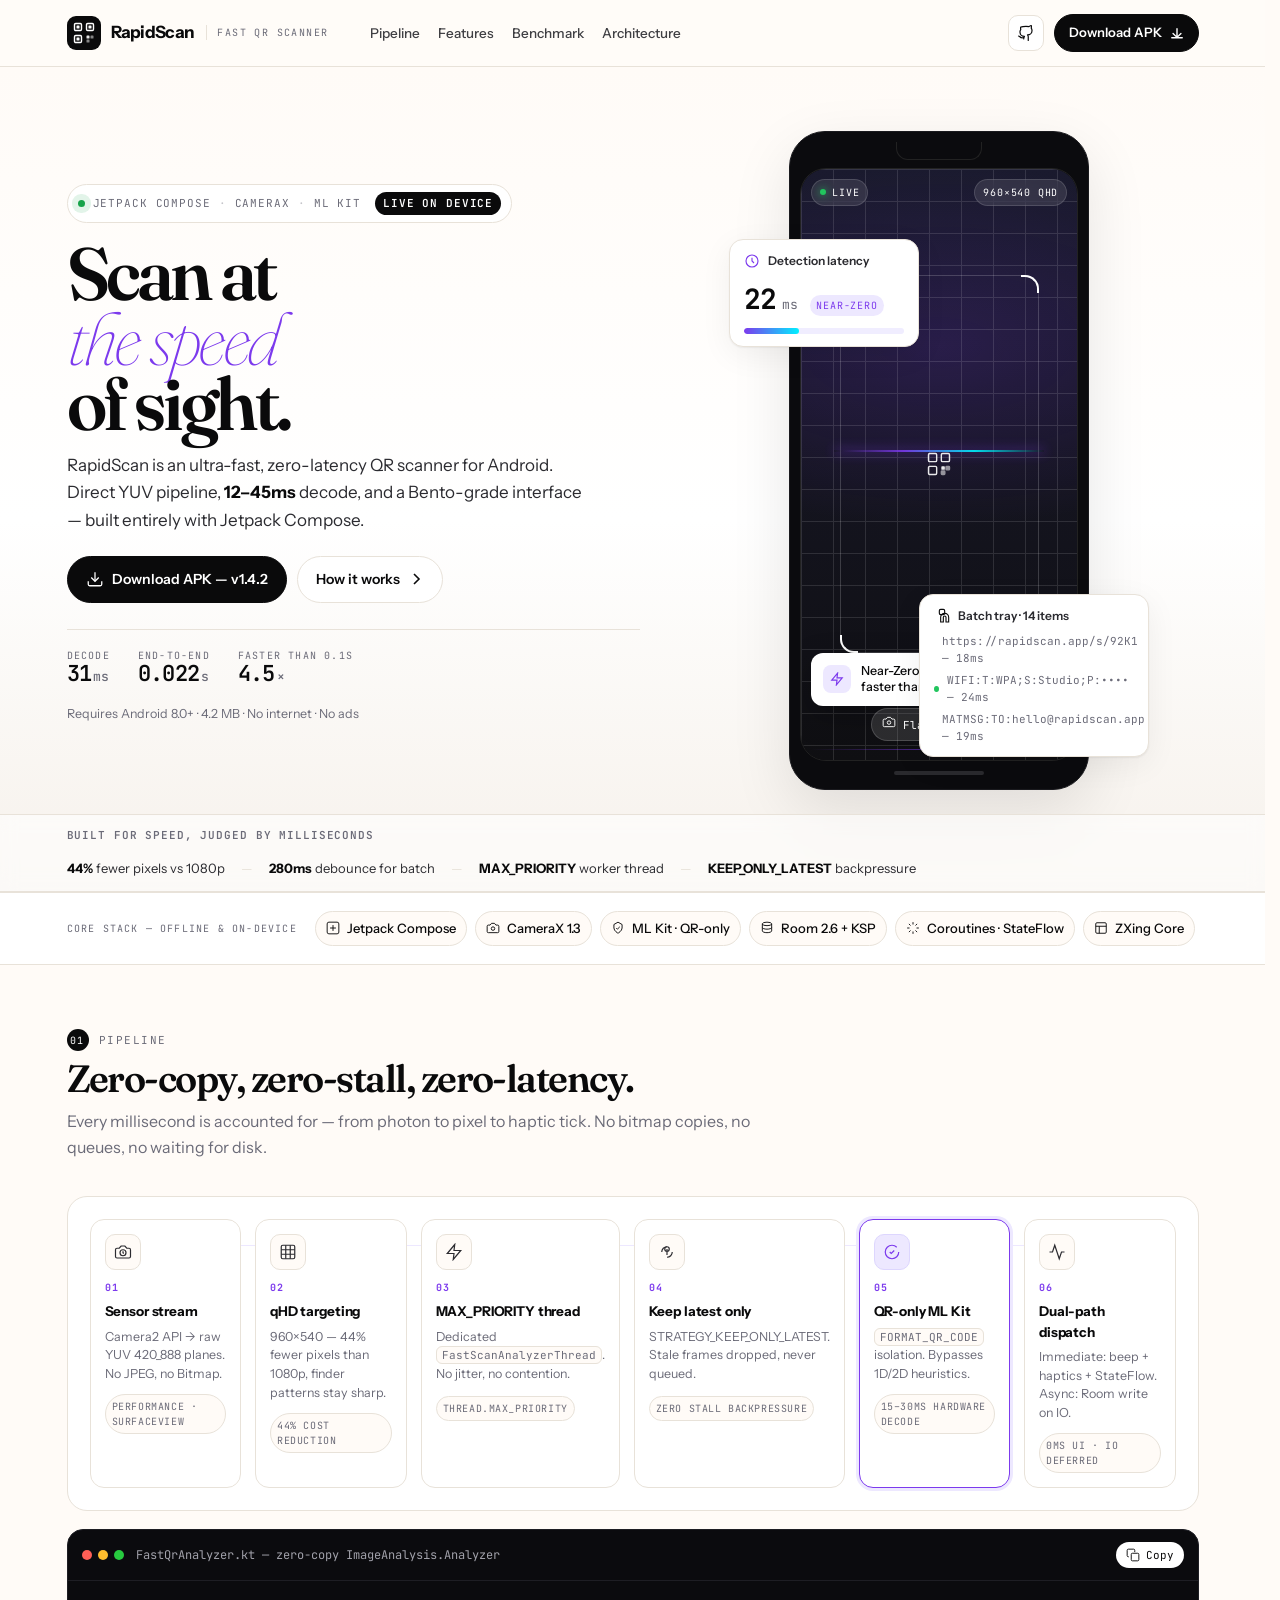
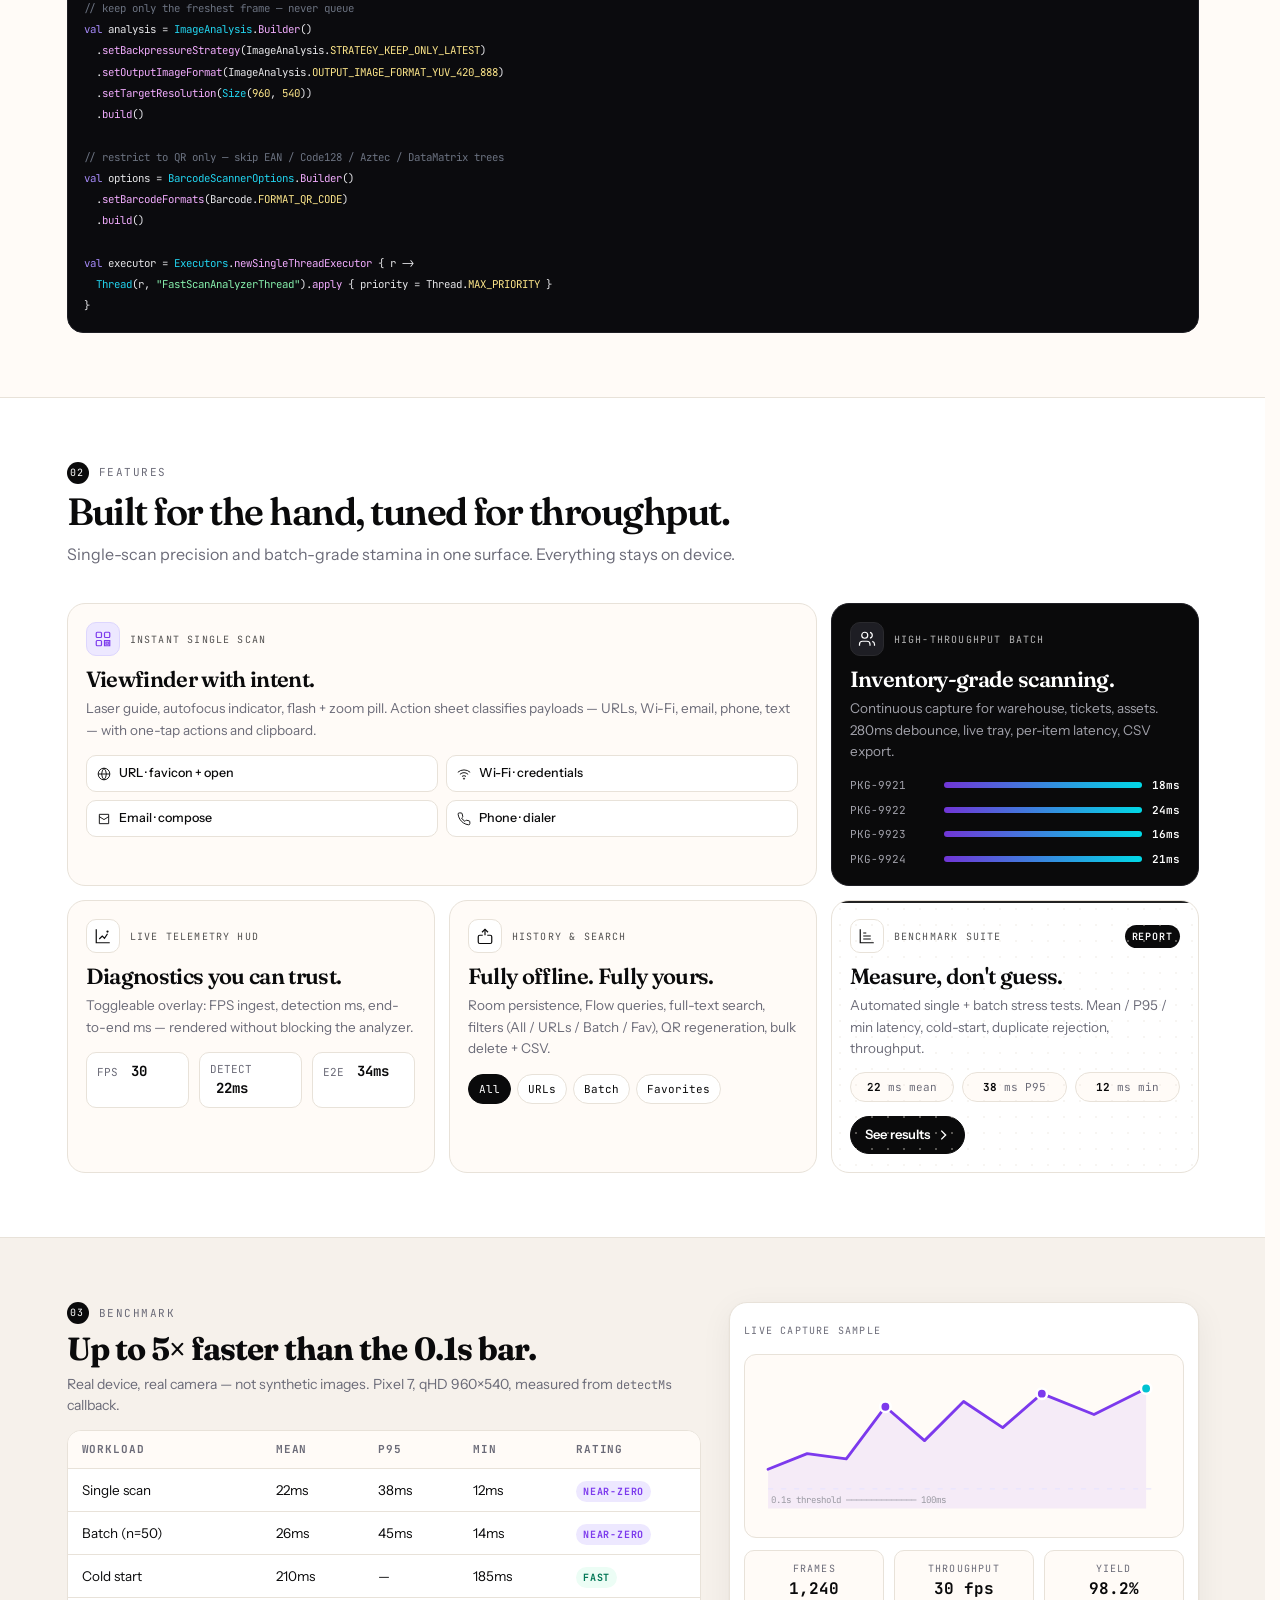
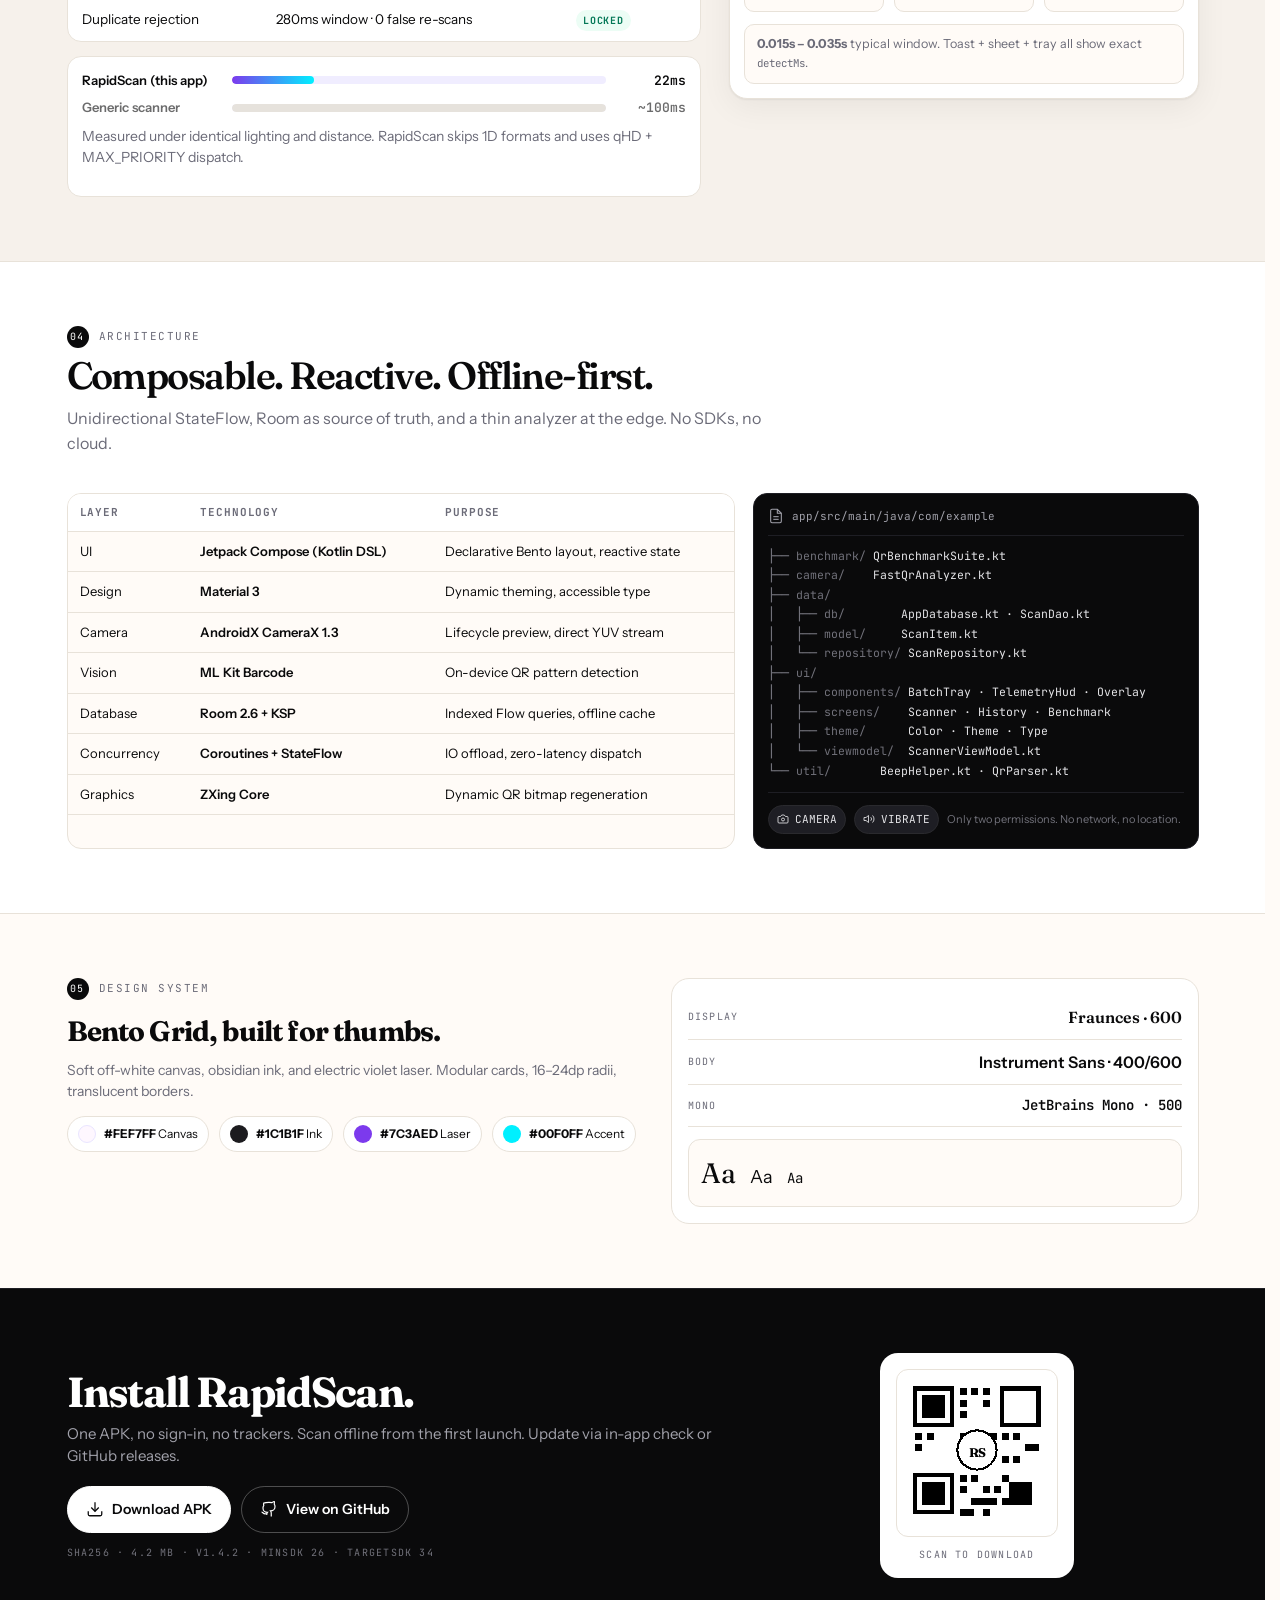
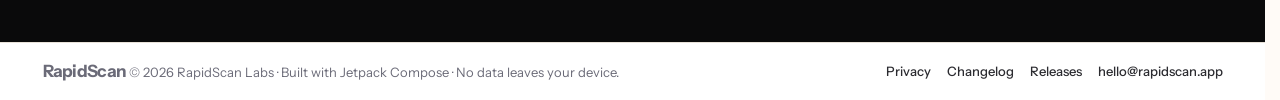
==== commit 279b9652: "Wire MediaFire APK download link" ====
--- a/index.html
+++ b/index.html
@@ -562,7 +562,7 @@
           <h2>Install RapidScan.</h2>
           <p>One APK, no sign-in, no trackers. Scan offline from the first launch. Update via in-app check or GitHub releases.</p>
           <div class="download-ctas">
-            <a class="btn btn-light btn-lg" href="#">
+            <a class="btn btn-light btn-lg" href="https://www.mediafire.com/file/9kigzh3jf9dfzxs/app-debug.apk/file" target="_blank" rel="noopener">
               <svg width="18" height="18" viewBox="0 0 24 24" fill="none" stroke="currentColor" stroke-width="1.7"><path d="M21 15v4a2 2 0 0 1-2 2H5a2 2 0 0 1-2-2v-4"/><polyline points="7 10 12 15 17 10"/><line x1="12" y1="15" x2="12" y2="3"/></svg>
               Download APK
             </a>
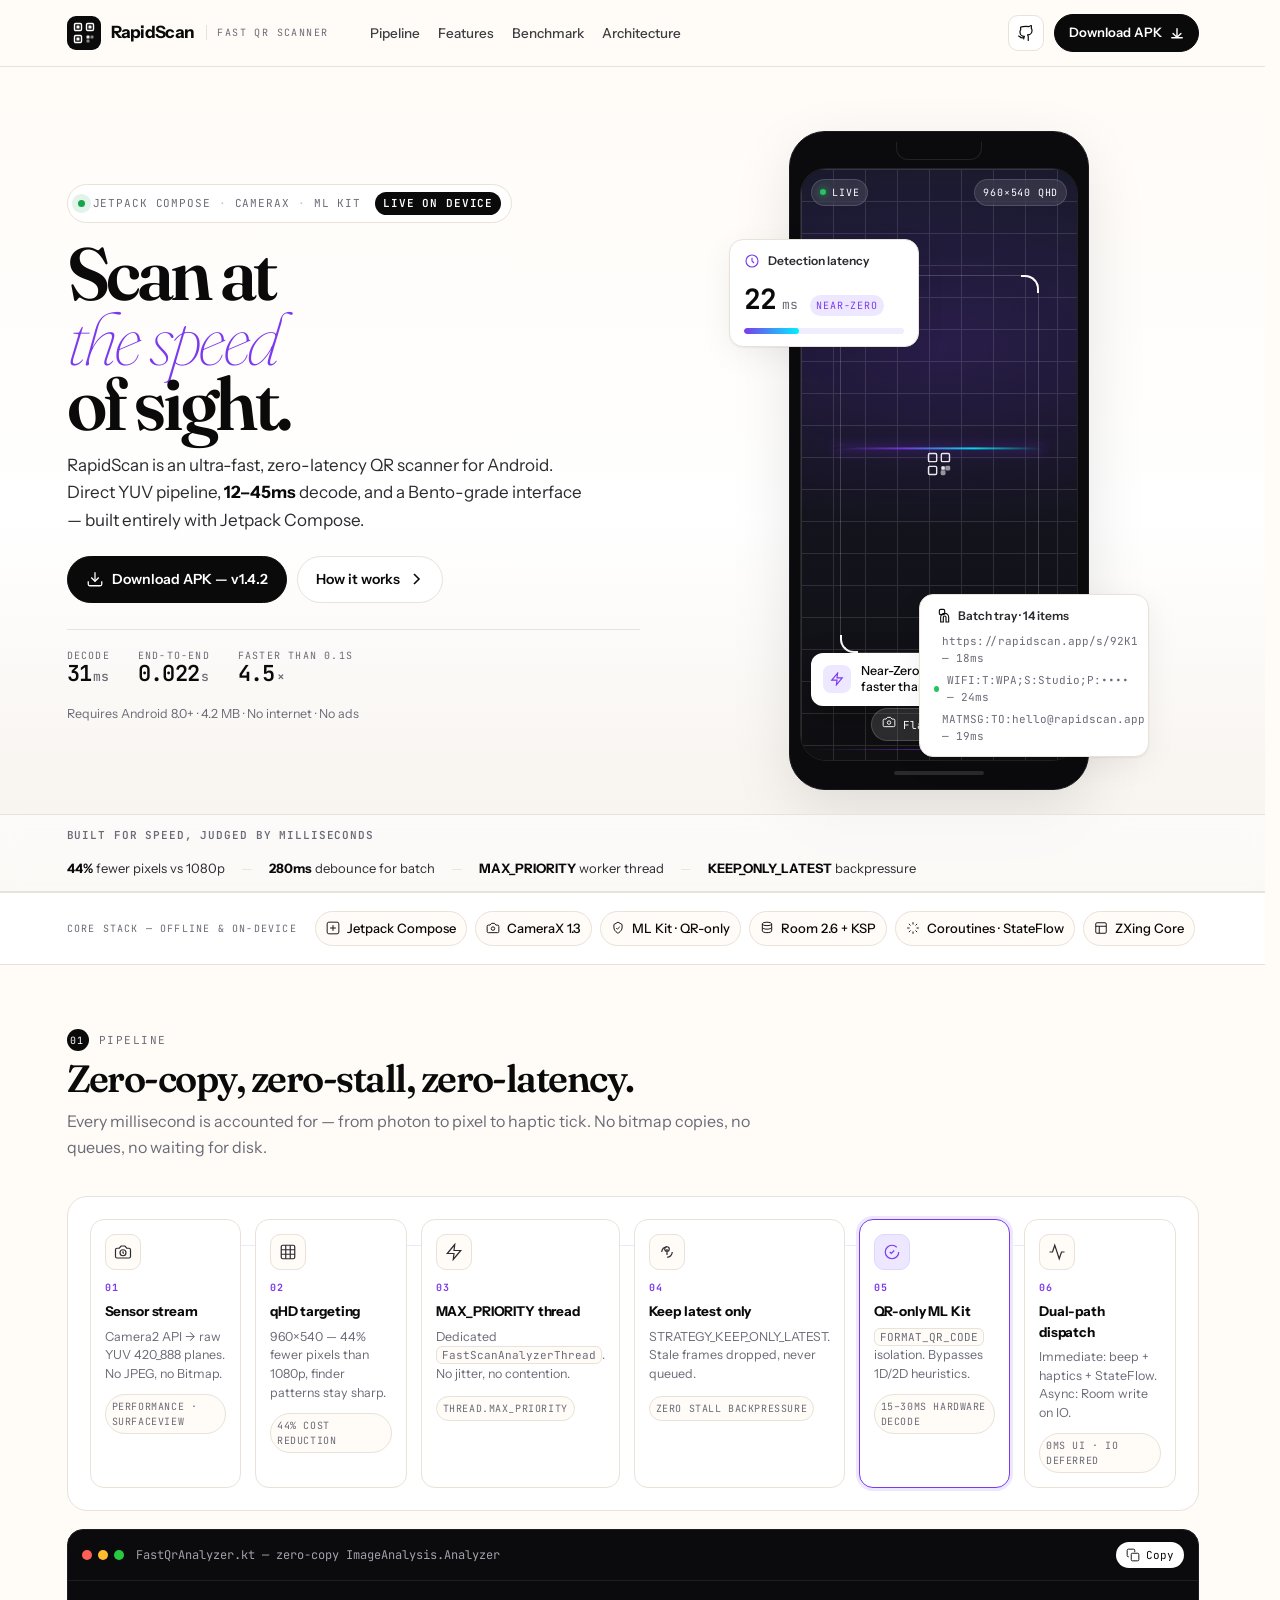
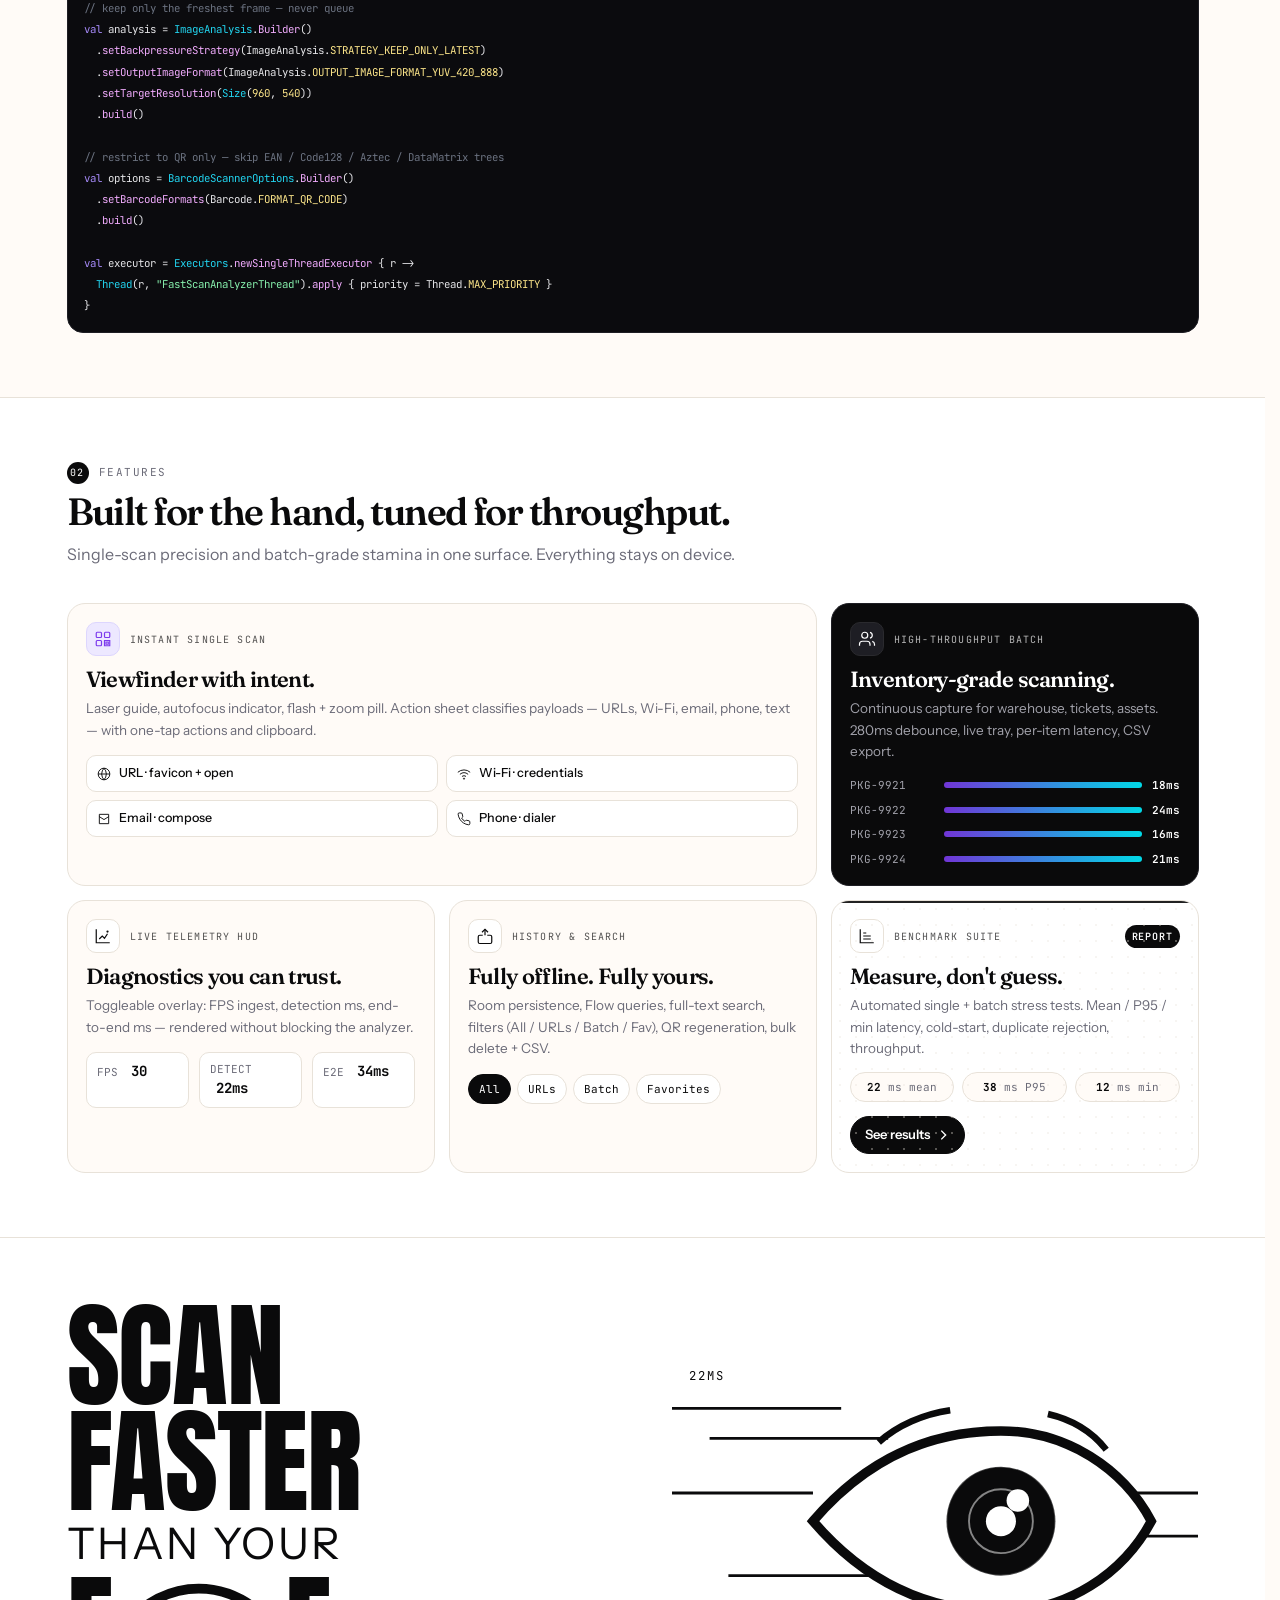
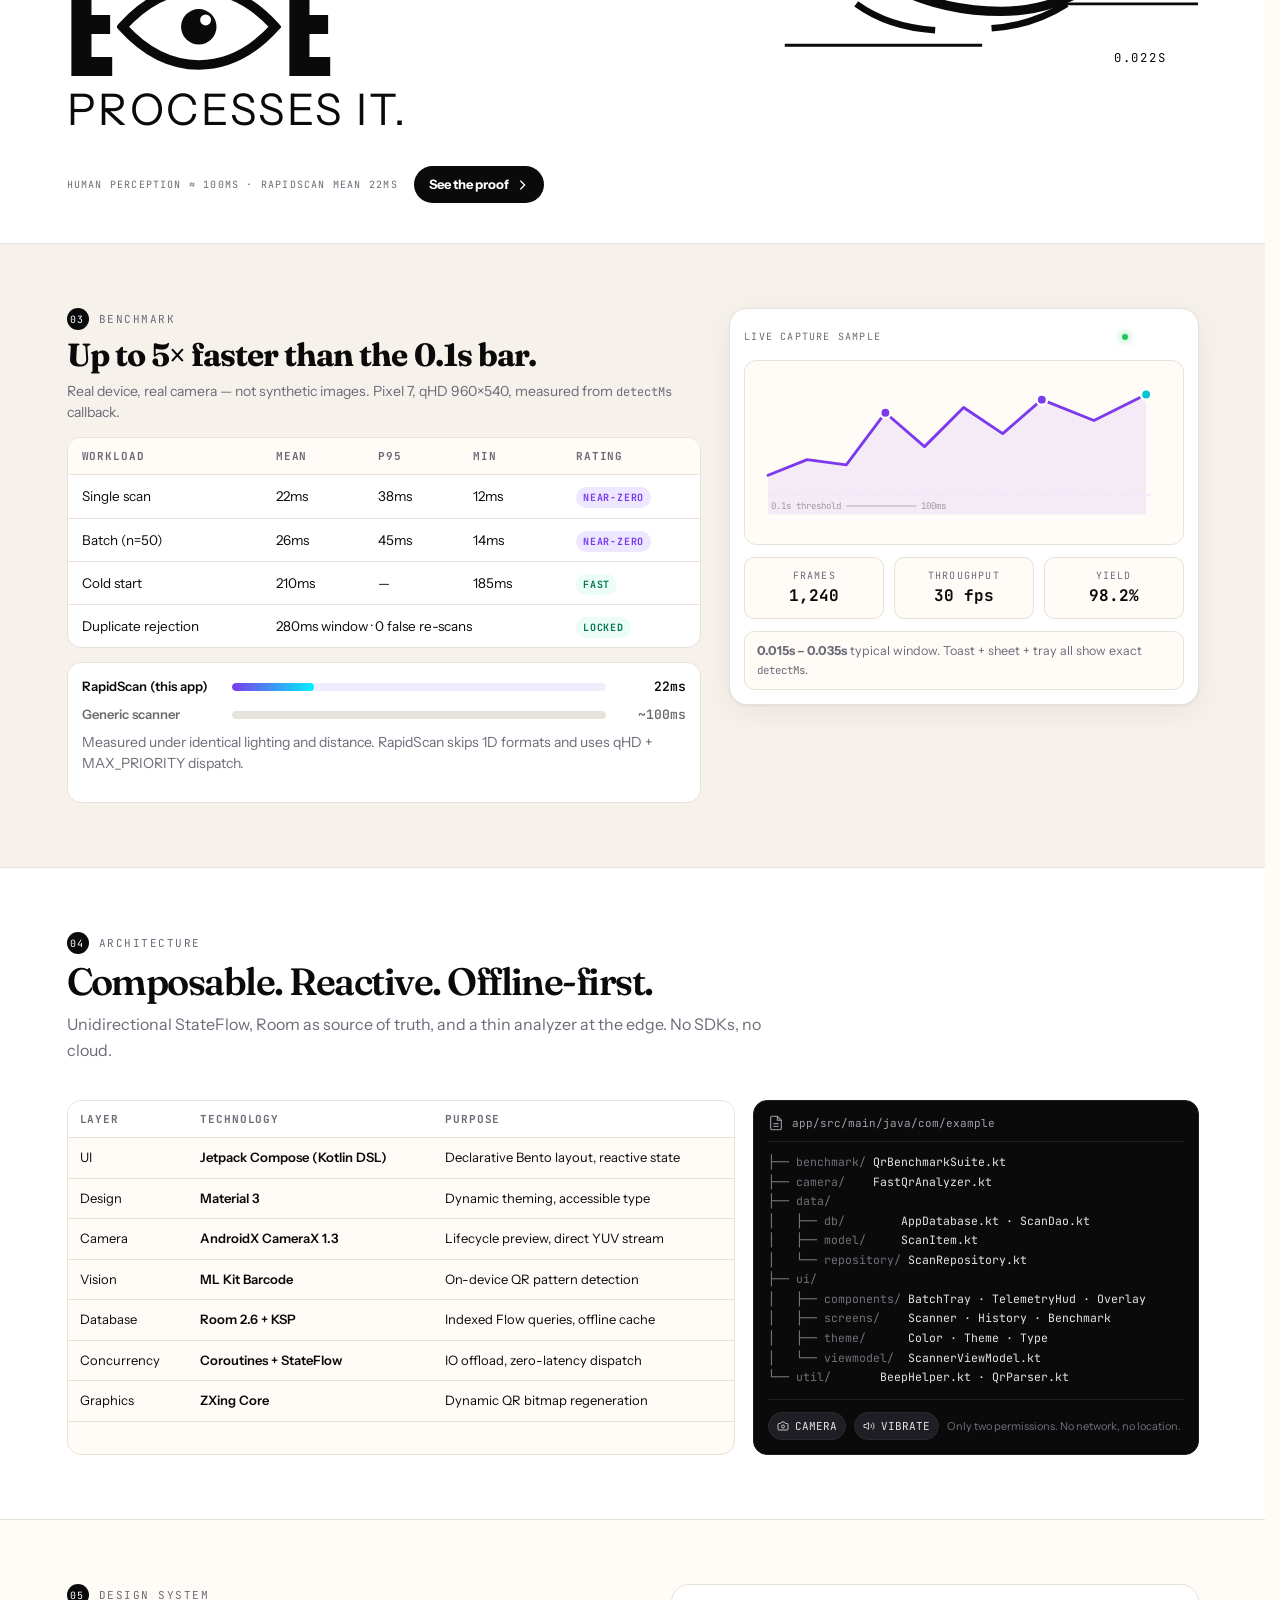
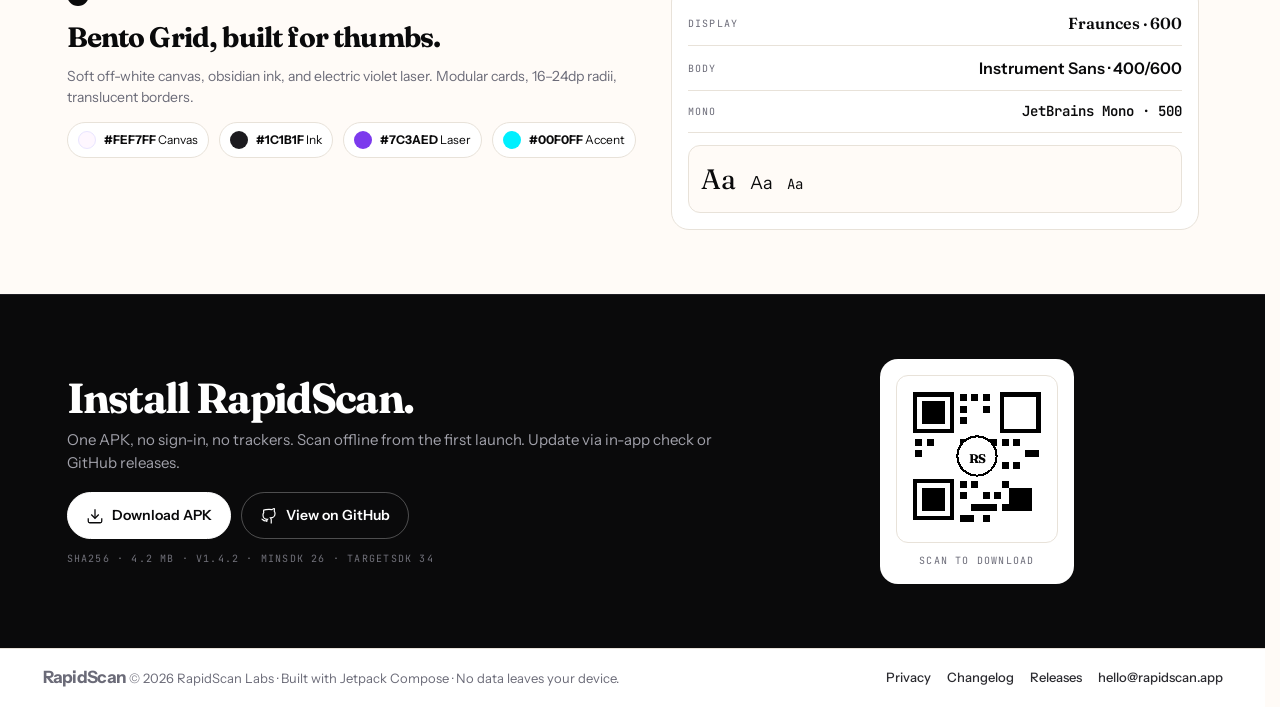
==== commit 10b492ca: "Add SCAN FASTER manifesto interlude before benchmark" ====
--- a/index.html
+++ b/index.html
@@ -9,7 +9,7 @@
   <meta name="description" content="RapidScan is an ultra-fast, zero-latency Android QR scanner. 12–45ms decode, built with Jetpack Compose, CameraX and ML Kit. Batch scan, offline, open pipeline." />
   <link rel="preconnect" href="https://fonts.googleapis.com">
   <link rel="preconnect" href="https://fonts.gstatic.com" crossorigin>
-  <link href="https://fonts.googleapis.com/css2?family=Fraunces:opsz,soft,wght@9..144,100,500;9..144,100,600;9..144,100,700&family=Instrument+Sans:wght@400;500;600;700&family=JetBrains+Mono:wght@400;500&display=swap" rel="stylesheet">
+  <link href="https://fonts.googleapis.com/css2?family=Fraunces:opsz,soft,wght@9..144,100,500;9..144,100,600;9..144,100,700&family=Instrument+Sans:wght@400;500;600;700&family=JetBrains+Mono:wght@400;500&family=Anton&display=swap" rel="stylesheet">
   <link rel="stylesheet" href="./style.css" />
 </head>
 <body>
@@ -406,6 +406,55 @@
     </div>
   </section>
 
+  <!-- MANIFESTO -->
+  <section class="manifesto" aria-label="Scan faster than your eye">
+    <div class="manifesto-inner">
+      <div class="manifesto-type">
+        <span class="manifesto-line solid">SCAN</span>
+        <span class="manifesto-line solid">FASTER</span>
+        <span class="manifesto-line thin">THAN YOUR</span>
+        <span class="manifesto-line solid eye-line">E<span class="manifesto-eye" aria-hidden="true"><svg viewBox="0 0 120 64" fill="none" xmlns="http://www.w3.org/2000/svg"><path d="M4 32C22 12 42 4 60 4s38 8 56 28C98 52 78 60 60 60S22 52 4 32Z" stroke="currentColor" stroke-width="7"/><circle class="eye-pupil" cx="60" cy="32" r="13" fill="currentColor"/><circle cx="65" cy="27" r="4" fill="white"/></svg></span>E</span>
+        <span class="manifesto-line thin">PROCESSES IT.</span>
+      </div>
+      <div class="manifesto-visual" aria-hidden="true">
+        <svg viewBox="0 0 560 360" fill="none" xmlns="http://www.w3.org/2000/svg">
+          <g stroke="currentColor" stroke-width="3">
+            <line x1="0" y1="60" x2="180" y2="60"/>
+            <line x1="40" y1="92" x2="230" y2="92"/>
+            <line x1="0" y1="150" x2="150" y2="150"/>
+            <line x1="410" y1="150" x2="560" y2="150"/>
+            <line x1="440" y1="196" x2="560" y2="196"/>
+            <line x1="60" y1="238" x2="240" y2="238"/>
+            <line x1="380" y1="268" x2="560" y2="268"/>
+            <line x1="120" y1="312" x2="330" y2="312"/>
+          </g>
+          <g>
+            <path d="M150 180C210 110 280 84 350 84c70 0 130 40 160 96-30 56-90 96-160 96-70 0-140-26-200-96Z" fill="white" stroke="currentColor" stroke-width="10"/>
+            <circle cx="350" cy="180" r="58" fill="currentColor"/>
+            <circle cx="350" cy="180" r="58" fill="none" stroke="white" stroke-width="2" opacity="0.25"/>
+            <circle cx="350" cy="180" r="34" fill="none" stroke="white" stroke-width="2" opacity="0.5"/>
+            <circle cx="350" cy="180" r="16" fill="white"/>
+            <circle cx="368" cy="158" r="12" fill="white"/>
+            <g stroke="currentColor" stroke-width="7">
+              <path d="M220 96C240 78 268 66 296 62"/>
+              <path d="M400 66c26 6 48 20 62 38"/>
+              <path d="M196 268c22 16 52 26 84 28"/>
+              <path d="M420 268c-22 14-50 24-80 26"/>
+            </g>
+          </g>
+          <g font-family="JetBrains Mono" font-size="13" fill="currentColor" letter-spacing="2">
+            <text x="18" y="30">22MS</text>
+            <text x="470" y="330">0.022S</text>
+          </g>
+        </svg>
+      </div>
+    </div>
+    <div class="manifesto-foot">
+      <span class="mono-label">Human perception ≈ 100ms · RapidScan mean 22ms</span>
+      <a href="#benchmark">See the proof <svg width="14" height="14" viewBox="0 0 16 16" fill="none" stroke="currentColor" stroke-width="1.6"><path d="M6 3l5 5-5 5"/></svg></a>
+    </div>
+  </section>
+
   <!-- BENCHMARK -->
   <section id="benchmark" class="section bench">
     <div class="wrap">
--- a/style.css
+++ b/style.css
@@ -327,6 +327,29 @@
 .footer-links{display:flex; gap:16px}
 .footer-links a{font-weight:500; color:var(--ink-2)}
 .footer-links a:hover{color:var(--ink)}
+
+/* MANIFESTO — scan faster than your eye */
+.manifesto{background:#fff; color:#0A0A0B; border-top:1px solid var(--line); overflow:hidden}
+.manifesto-inner{max-width:1180px; margin:0 auto; padding:64px 24px 8px; display:grid; grid-template-columns:minmax(0,1.05fr) minmax(0,0.95fr); gap:24px; align-items:center}
+.manifesto-type{display:flex; flex-direction:column; line-height:0.92; min-width:0}
+.manifesto-line{font-family:"Anton", "Instrument Sans", sans-serif; font-size:clamp(56px, 9vw, 118px); letter-spacing:-0.01em; white-space:nowrap}
+.manifesto-line.thin{font-family:"Instrument Sans", sans-serif; font-weight:400; font-size:clamp(22px, 3.4vw, 44px); letter-spacing:0.06em; margin:10px 0}
+.manifesto-line.eye-line{display:flex; align-items:center; gap:0.02em}
+.manifesto-eye{display:inline-flex; width:1.42em; height:0.76em; margin:0 0.02em; color:#0A0A0B}
+.manifesto-eye svg{width:100%; height:100%}
+.manifesto-visual{min-width:0; color:#0A0A0B}
+.manifesto-visual svg{width:100%; height:auto; display:block}
+.manifesto-foot{max-width:1180px; margin:0 auto; padding:18px 24px 40px; display:flex; align-items:center; gap:16px; flex-wrap:wrap}
+.manifesto-foot a{display:inline-flex; align-items:center; gap:6px; font-weight:700; font-size:13px; background:var(--ink); color:#fff; padding:9px 15px; border-radius:999px}
+.manifesto-foot a:hover{background:#1A1A1E}
+@media (prefers-reduced-motion: no-preference){
+  .manifesto-visual svg g:first-child line{animation:streak 2.6s ease-in-out infinite alternate}
+  .manifesto-visual svg g:first-child line:nth-child(2n){animation-delay:-0.9s}
+  .manifesto-visual svg g:first-child line:nth-child(3n){animation-delay:-1.7s}
+  @keyframes streak{from{transform:translateX(-8px)} to{transform:translateX(10px)}}
+  .eye-pupil{transform-origin:center; transform-box:fill-box; animation:look 5s ease-in-out infinite}
+  @keyframes look{0%,100%{transform:translateX(0)} 30%{transform:translateX(5px)} 60%{transform:translateX(-5px)}}
+}
 
 /* MOBILE PANEL */
 [hidden]{display:none !important}
@@ -389,6 +412,10 @@
   .bento-card, .bench-card{min-width:0; overflow:hidden}
   .float-list{min-width:0}
   .float-list span{min-width:0}
+  .manifesto-inner{grid-template-columns:minmax(0,1fr); padding:40px 16px 4px; gap:8px}
+  .manifesto-line{font-size:clamp(52px, 17vw, 84px)}
+  .manifesto-line.thin{font-size:clamp(19px, 5.4vw, 26px)}
+  .manifesto-foot{padding:14px 16px 32px}
   .bento{grid-template-columns:minmax(0,1fr); gap:12px}
   .bento-card{padding:16px; border-radius:16px}
   .bento-card.span-8, .bento-card.span-4{grid-column:span 1}
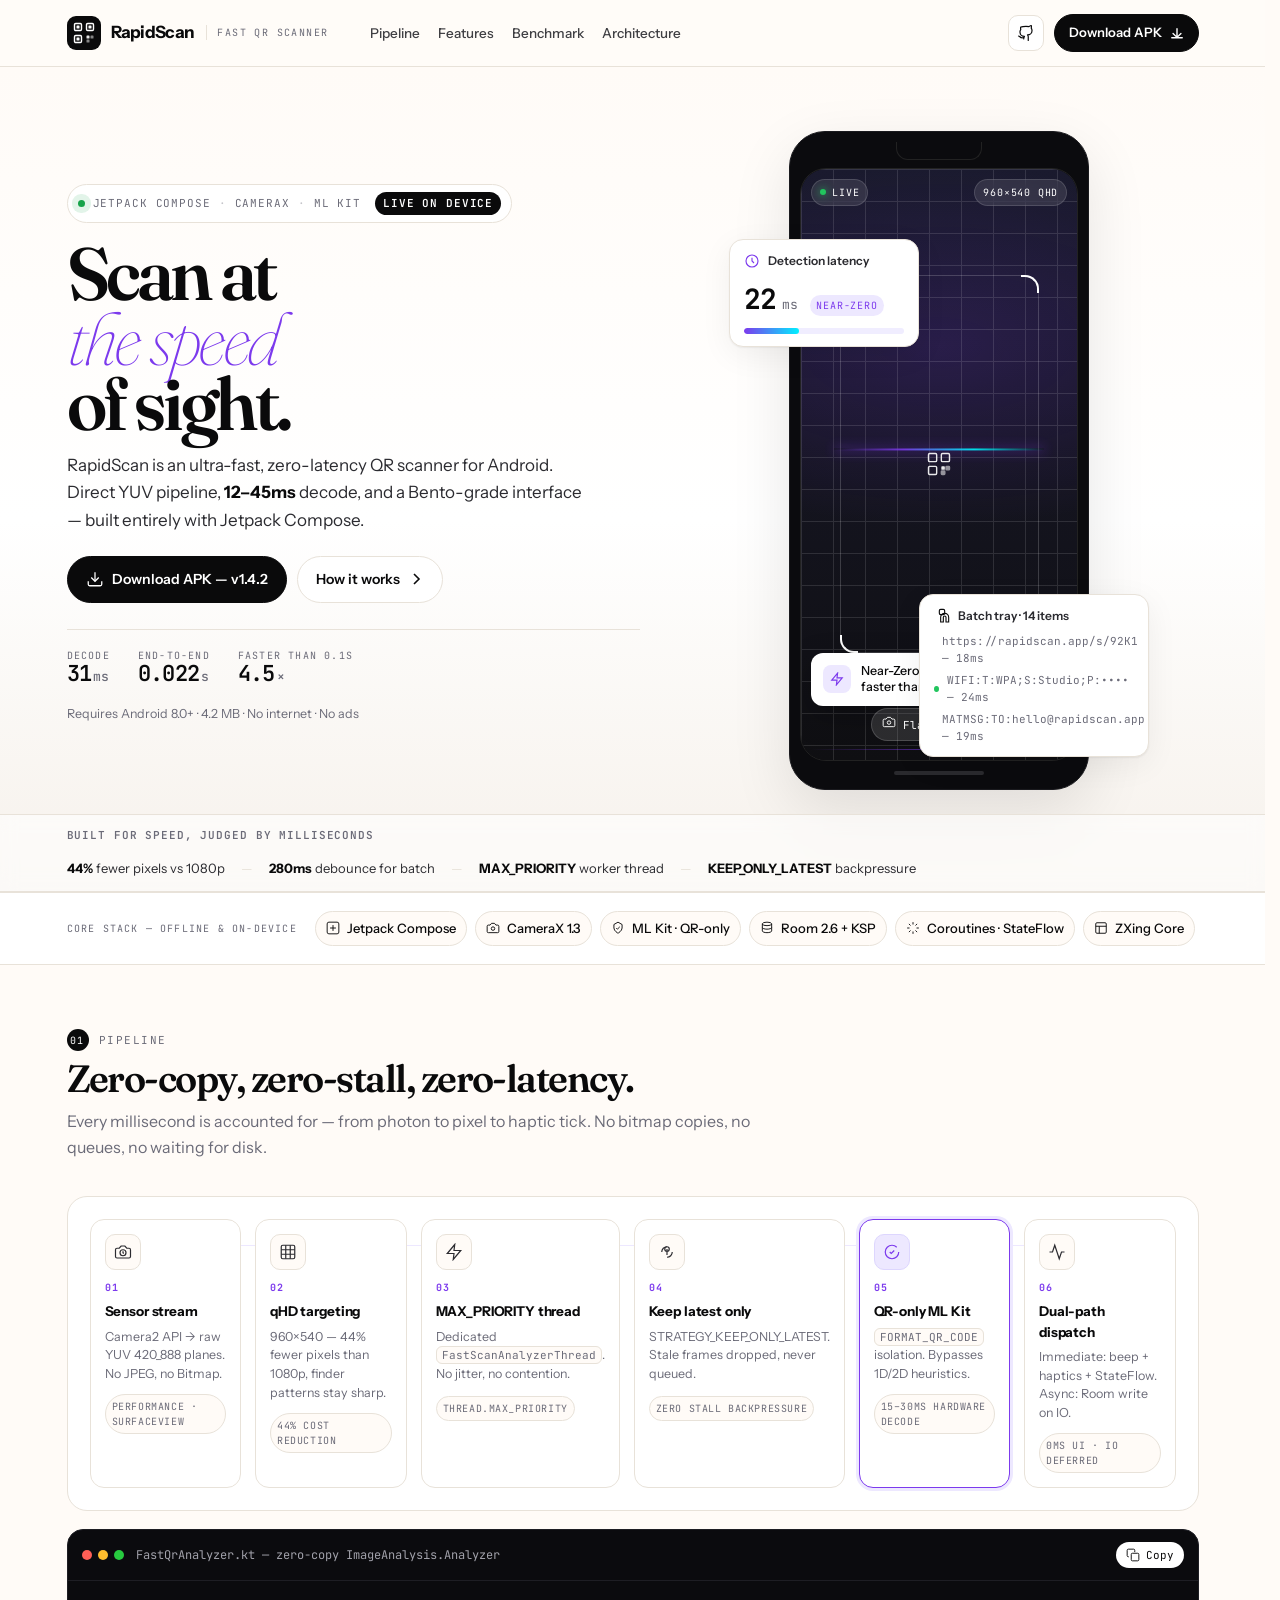
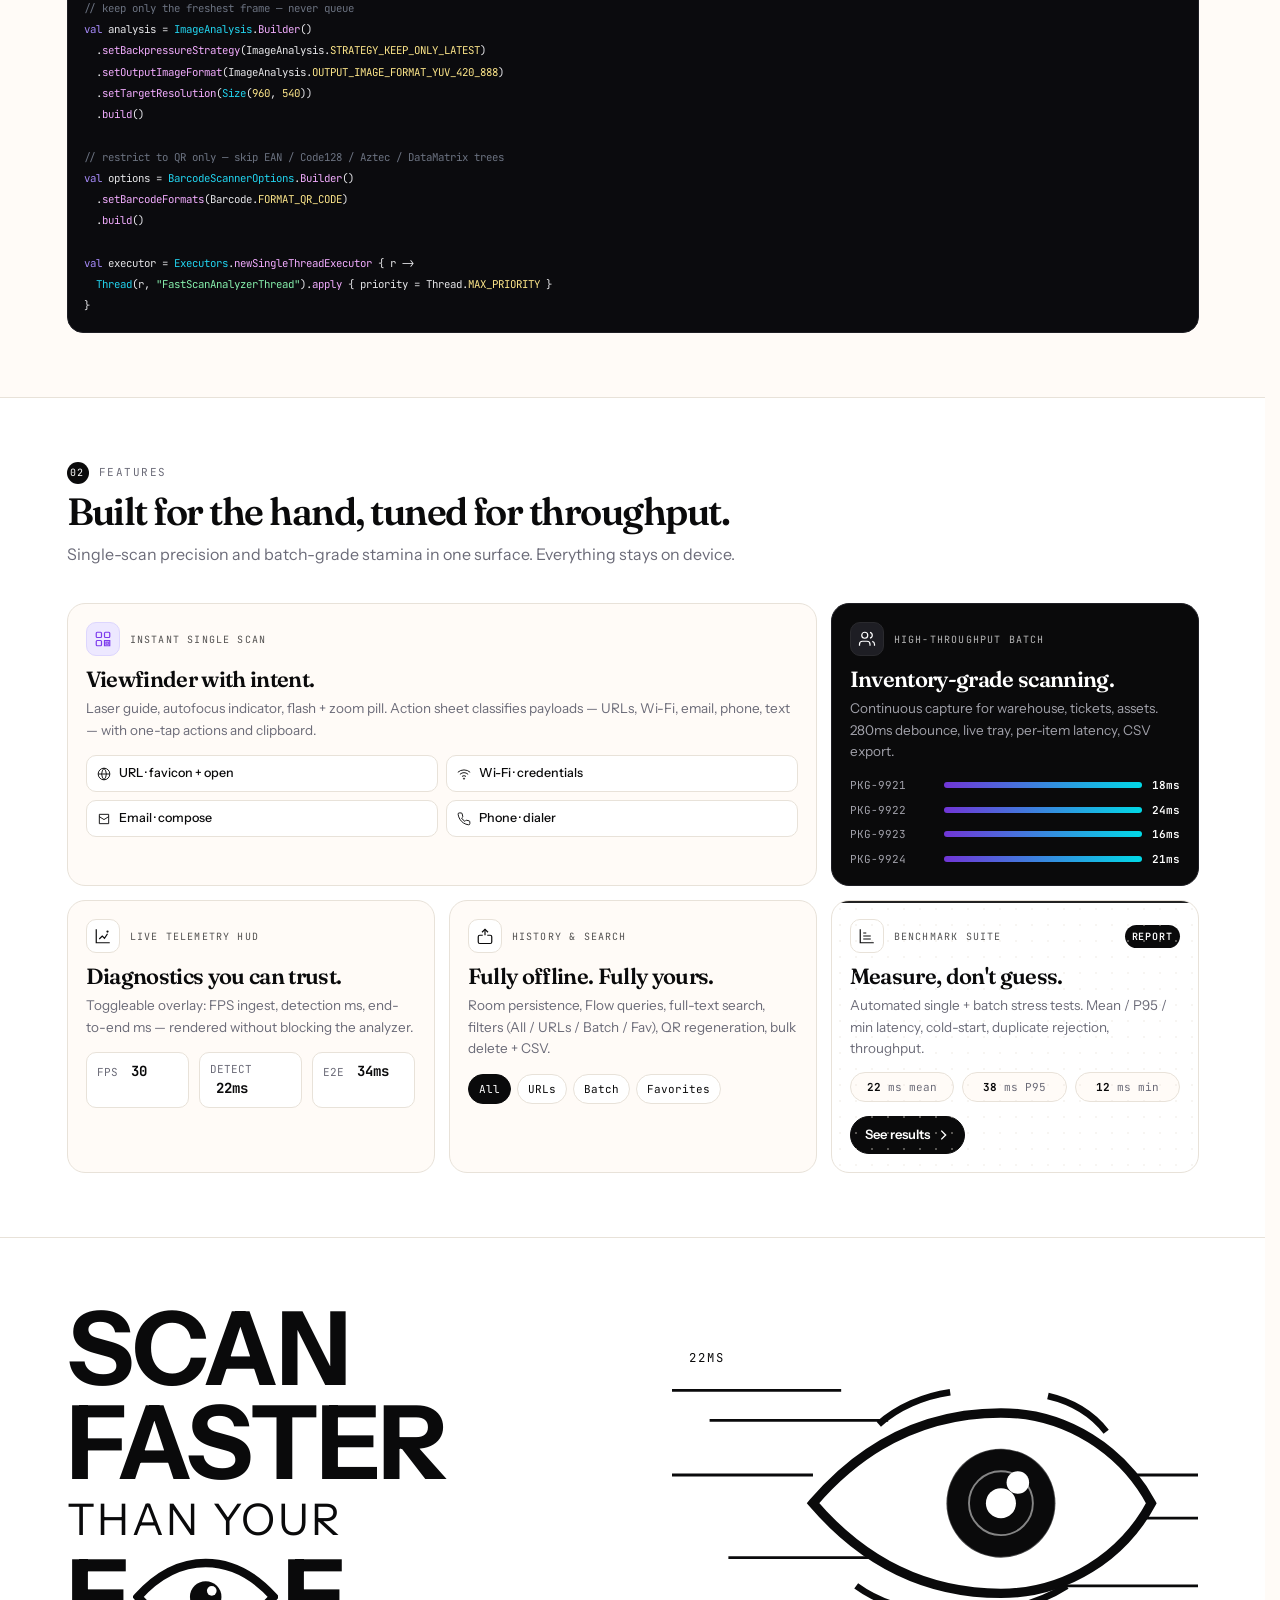
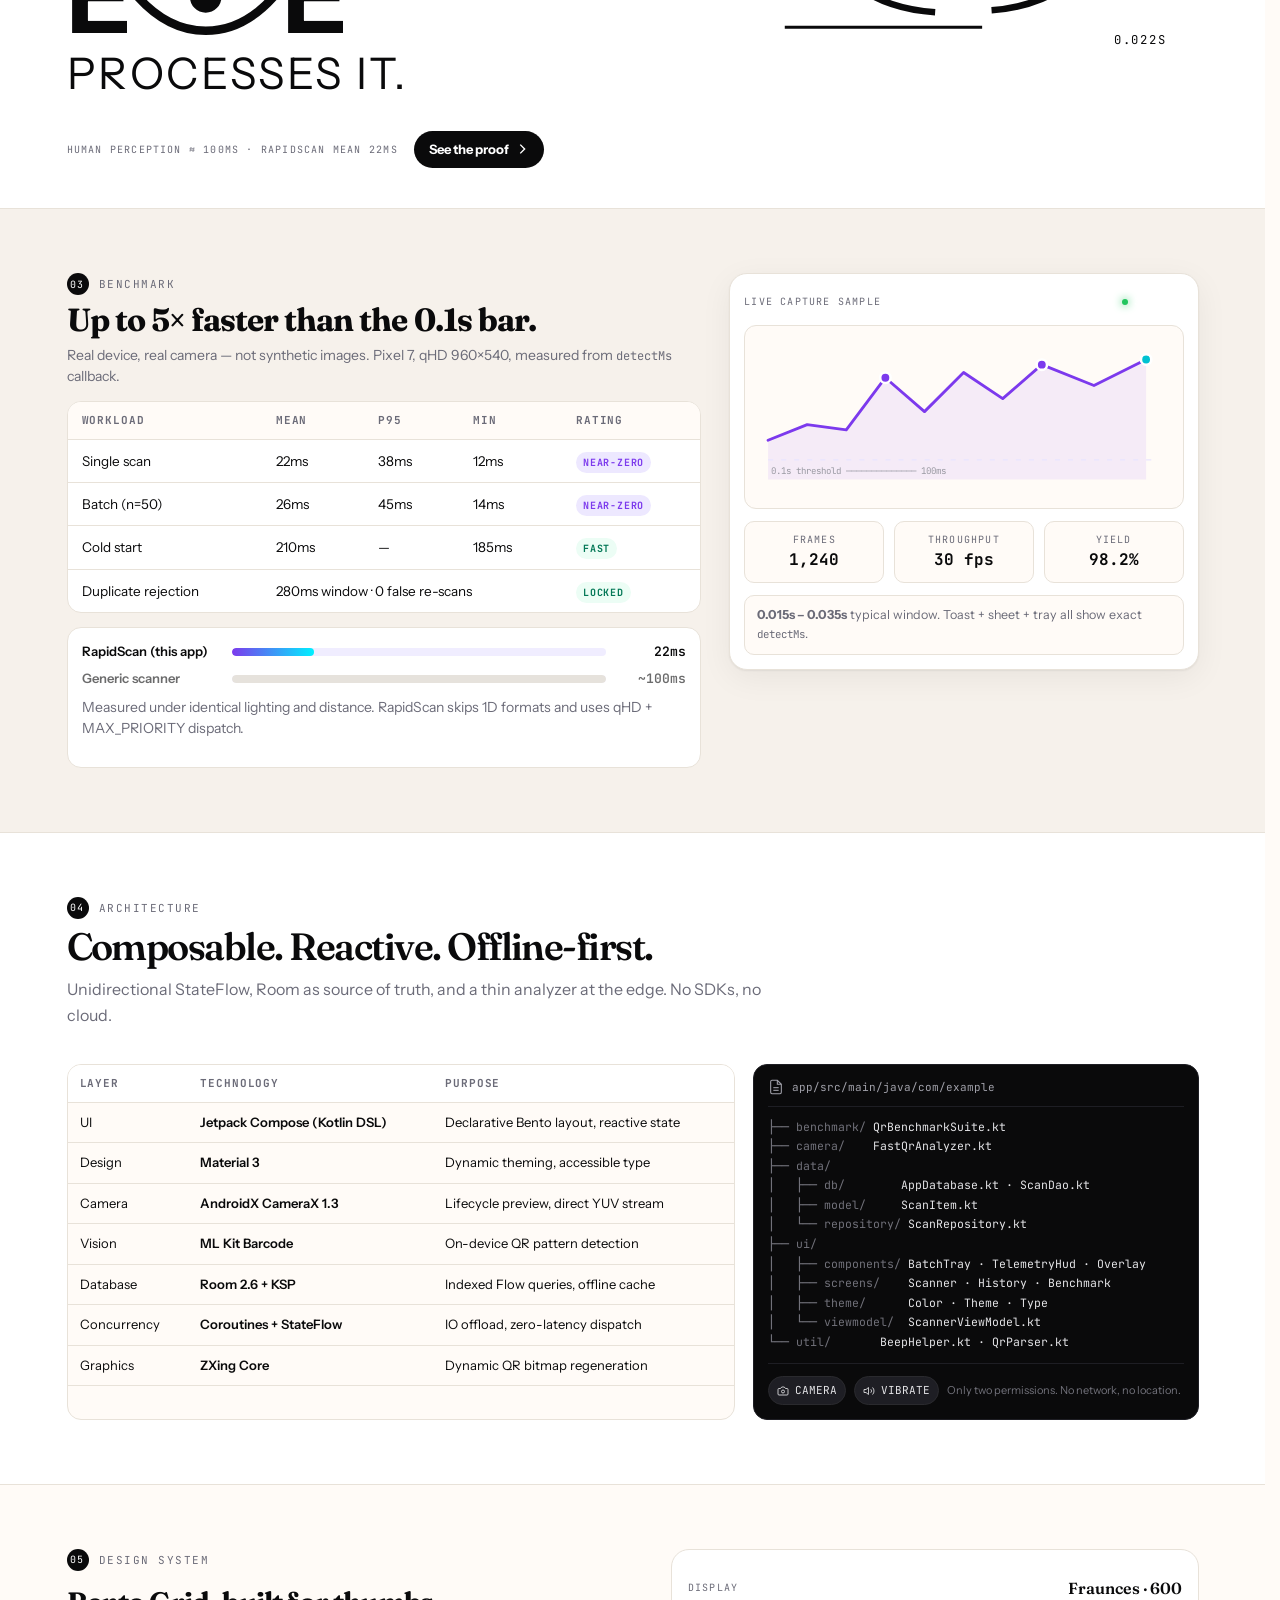
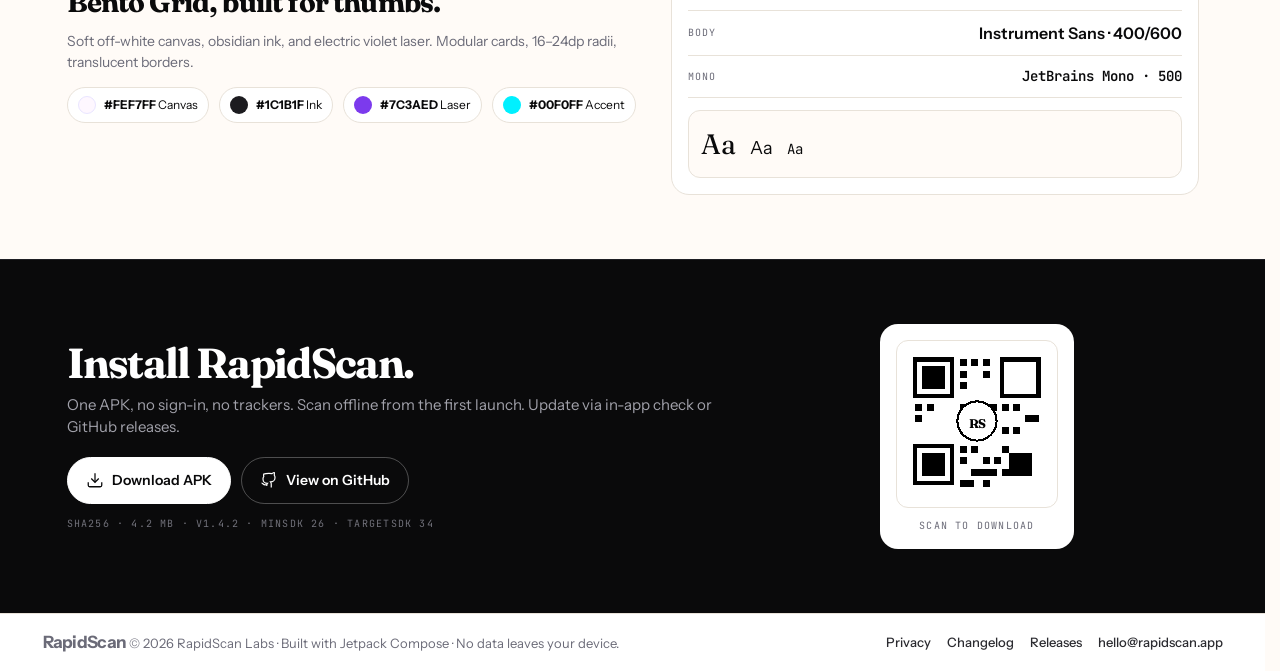
==== commit 660214c8: "Manifesto set in Glacial Indifference" ====
--- a/index.html
+++ b/index.html
@@ -9,7 +9,8 @@
   <meta name="description" content="RapidScan is an ultra-fast, zero-latency Android QR scanner. 12–45ms decode, built with Jetpack Compose, CameraX and ML Kit. Batch scan, offline, open pipeline." />
   <link rel="preconnect" href="https://fonts.googleapis.com">
   <link rel="preconnect" href="https://fonts.gstatic.com" crossorigin>
-  <link href="https://fonts.googleapis.com/css2?family=Fraunces:opsz,soft,wght@9..144,100,500;9..144,100,600;9..144,100,700&family=Instrument+Sans:wght@400;500;600;700&family=JetBrains+Mono:wght@400;500&family=Anton&display=swap" rel="stylesheet">
+  <link href="https://fonts.googleapis.com/css2?family=Fraunces:opsz,soft,wght@9..144,100,500;9..144,100,600;9..144,100,700&family=Instrument+Sans:wght@400;500;600;700&family=JetBrains+Mono:wght@400;500&display=swap" rel="stylesheet">
+  <link href="https://fonts.cdnfonts.com/css/glacial-indifference-2" rel="stylesheet">
   <link rel="stylesheet" href="./style.css" />
 </head>
 <body>
--- a/style.css
+++ b/style.css
@@ -332,8 +332,8 @@
 .manifesto{background:#fff; color:#0A0A0B; border-top:1px solid var(--line); overflow:hidden}
 .manifesto-inner{max-width:1180px; margin:0 auto; padding:64px 24px 8px; display:grid; grid-template-columns:minmax(0,1.05fr) minmax(0,0.95fr); gap:24px; align-items:center}
 .manifesto-type{display:flex; flex-direction:column; line-height:0.92; min-width:0}
-.manifesto-line{font-family:"Anton", "Instrument Sans", sans-serif; font-size:clamp(56px, 9vw, 118px); letter-spacing:-0.01em; white-space:nowrap}
-.manifesto-line.thin{font-family:"Instrument Sans", sans-serif; font-weight:400; font-size:clamp(22px, 3.4vw, 44px); letter-spacing:0.06em; margin:10px 0}
+.manifesto-line{font-family:"Glacial Indifference", "Instrument Sans", sans-serif; font-weight:700; font-size:clamp(52px, 8vw, 104px); letter-spacing:-0.015em; white-space:nowrap}
+.manifesto-line.thin{font-family:"Glacial Indifference", "Instrument Sans", sans-serif; font-weight:400; font-size:clamp(22px, 3.4vw, 44px); letter-spacing:0.06em; margin:10px 0}
 .manifesto-line.eye-line{display:flex; align-items:center; gap:0.02em}
 .manifesto-eye{display:inline-flex; width:1.42em; height:0.76em; margin:0 0.02em; color:#0A0A0B}
 .manifesto-eye svg{width:100%; height:100%}
@@ -413,7 +413,7 @@
   .float-list{min-width:0}
   .float-list span{min-width:0}
   .manifesto-inner{grid-template-columns:minmax(0,1fr); padding:40px 16px 4px; gap:8px}
-  .manifesto-line{font-size:clamp(52px, 17vw, 84px)}
+  .manifesto-line{font-size:clamp(44px, 15vw, 76px); letter-spacing:-0.02em}
   .manifesto-line.thin{font-size:clamp(19px, 5.4vw, 26px)}
   .manifesto-foot{padding:14px 16px 32px}
   .bento{grid-template-columns:minmax(0,1fr); gap:12px}
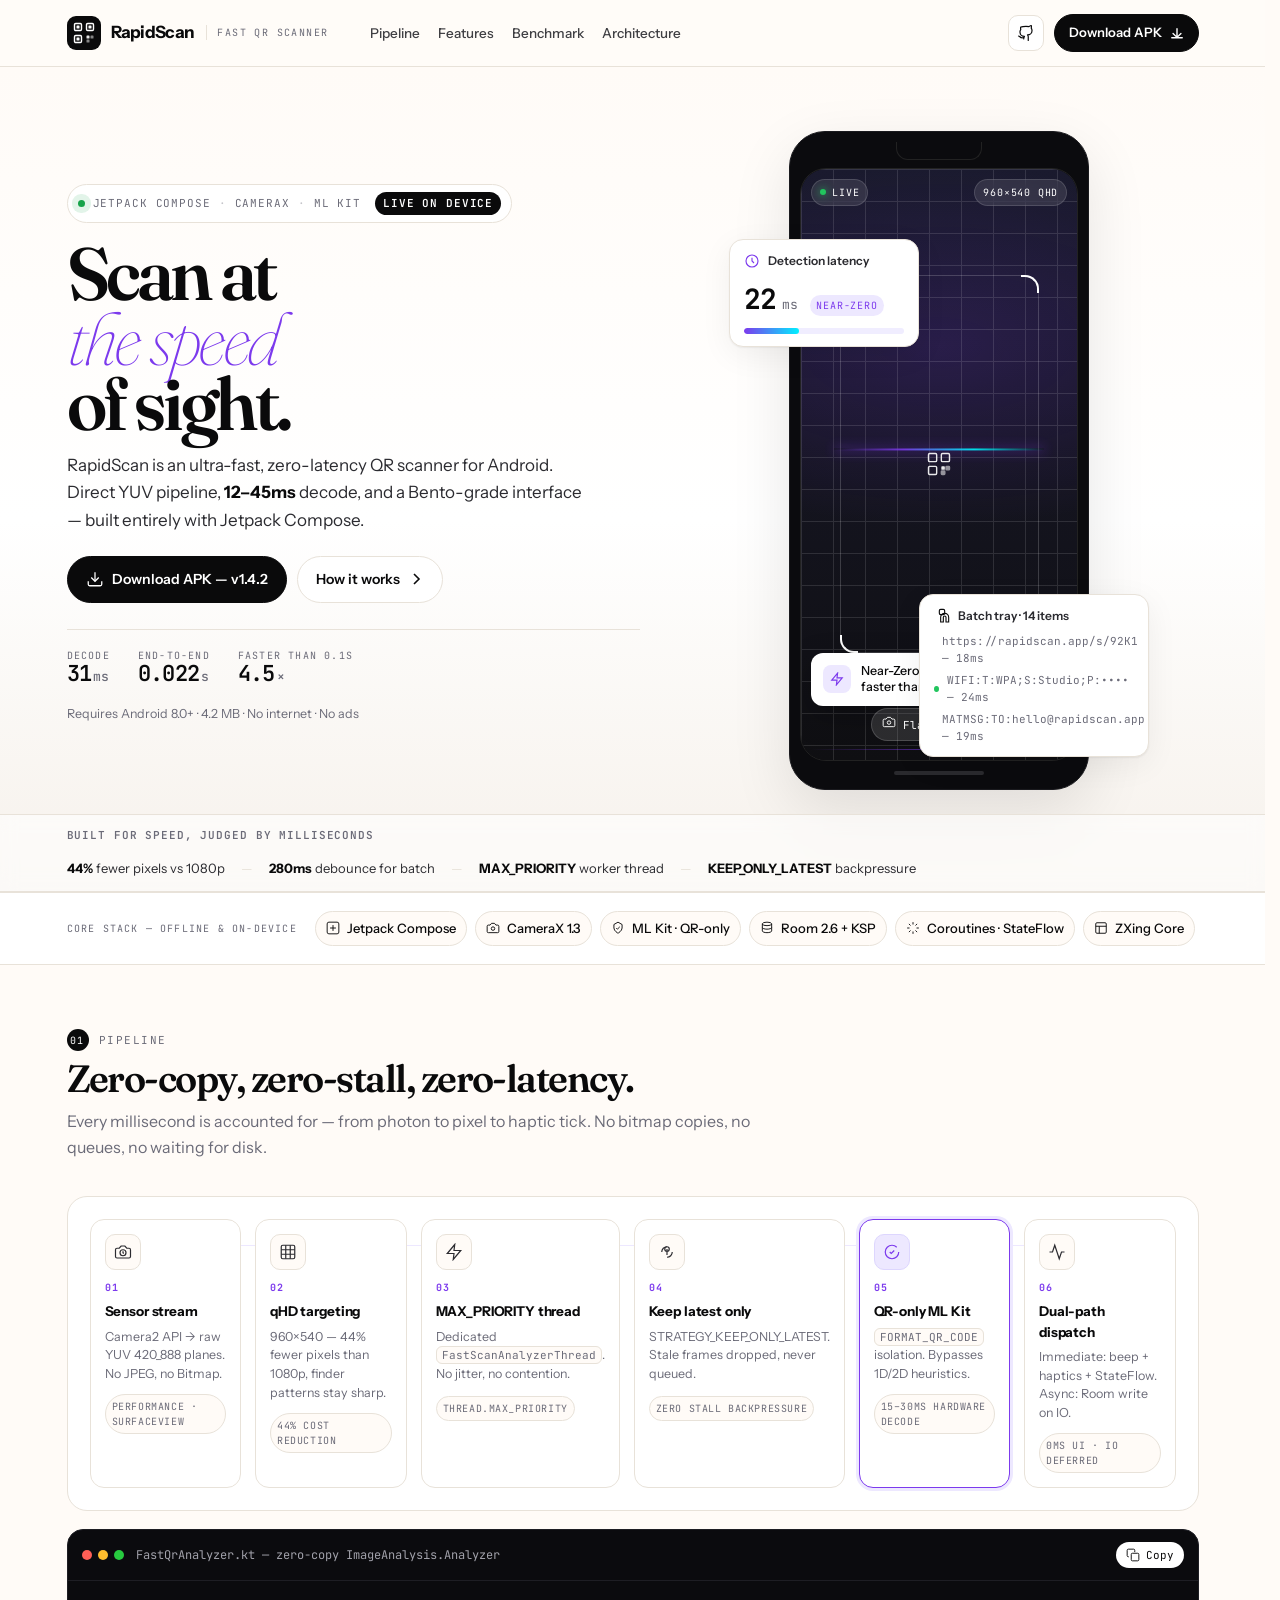
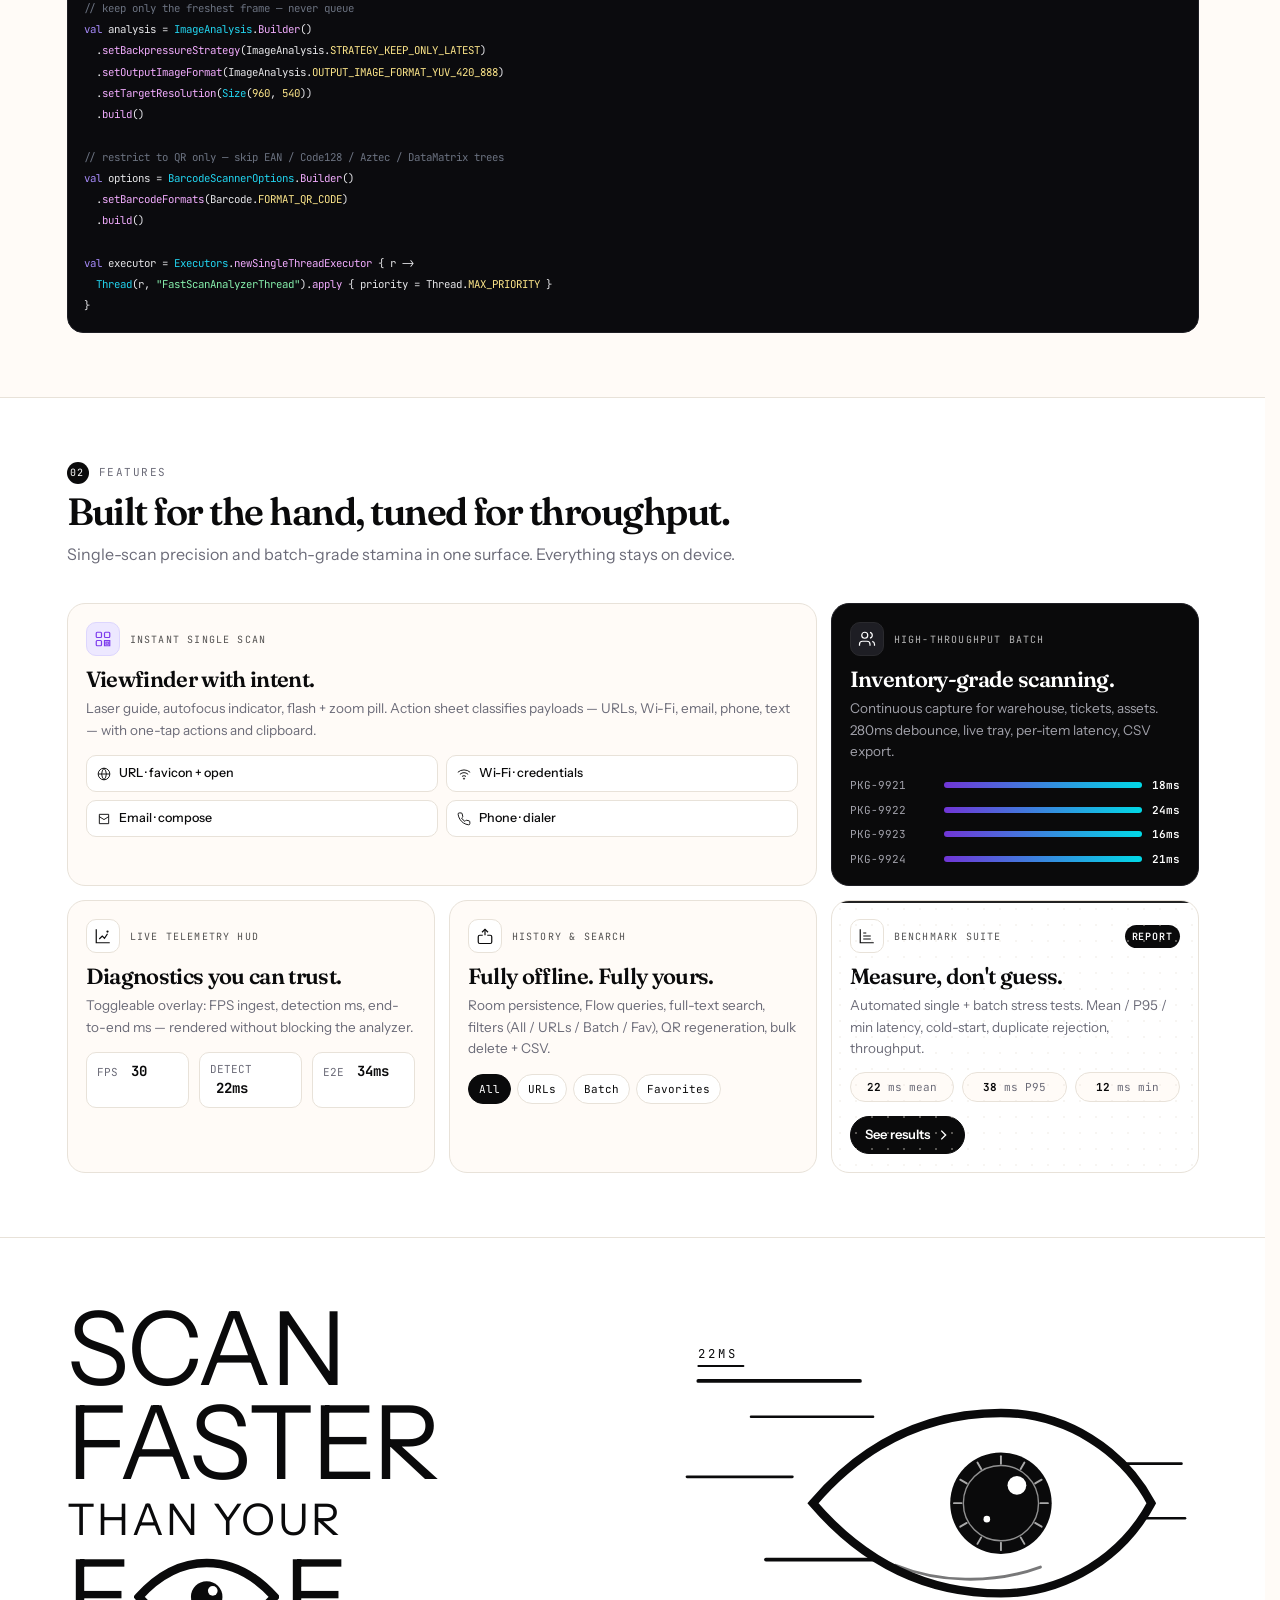
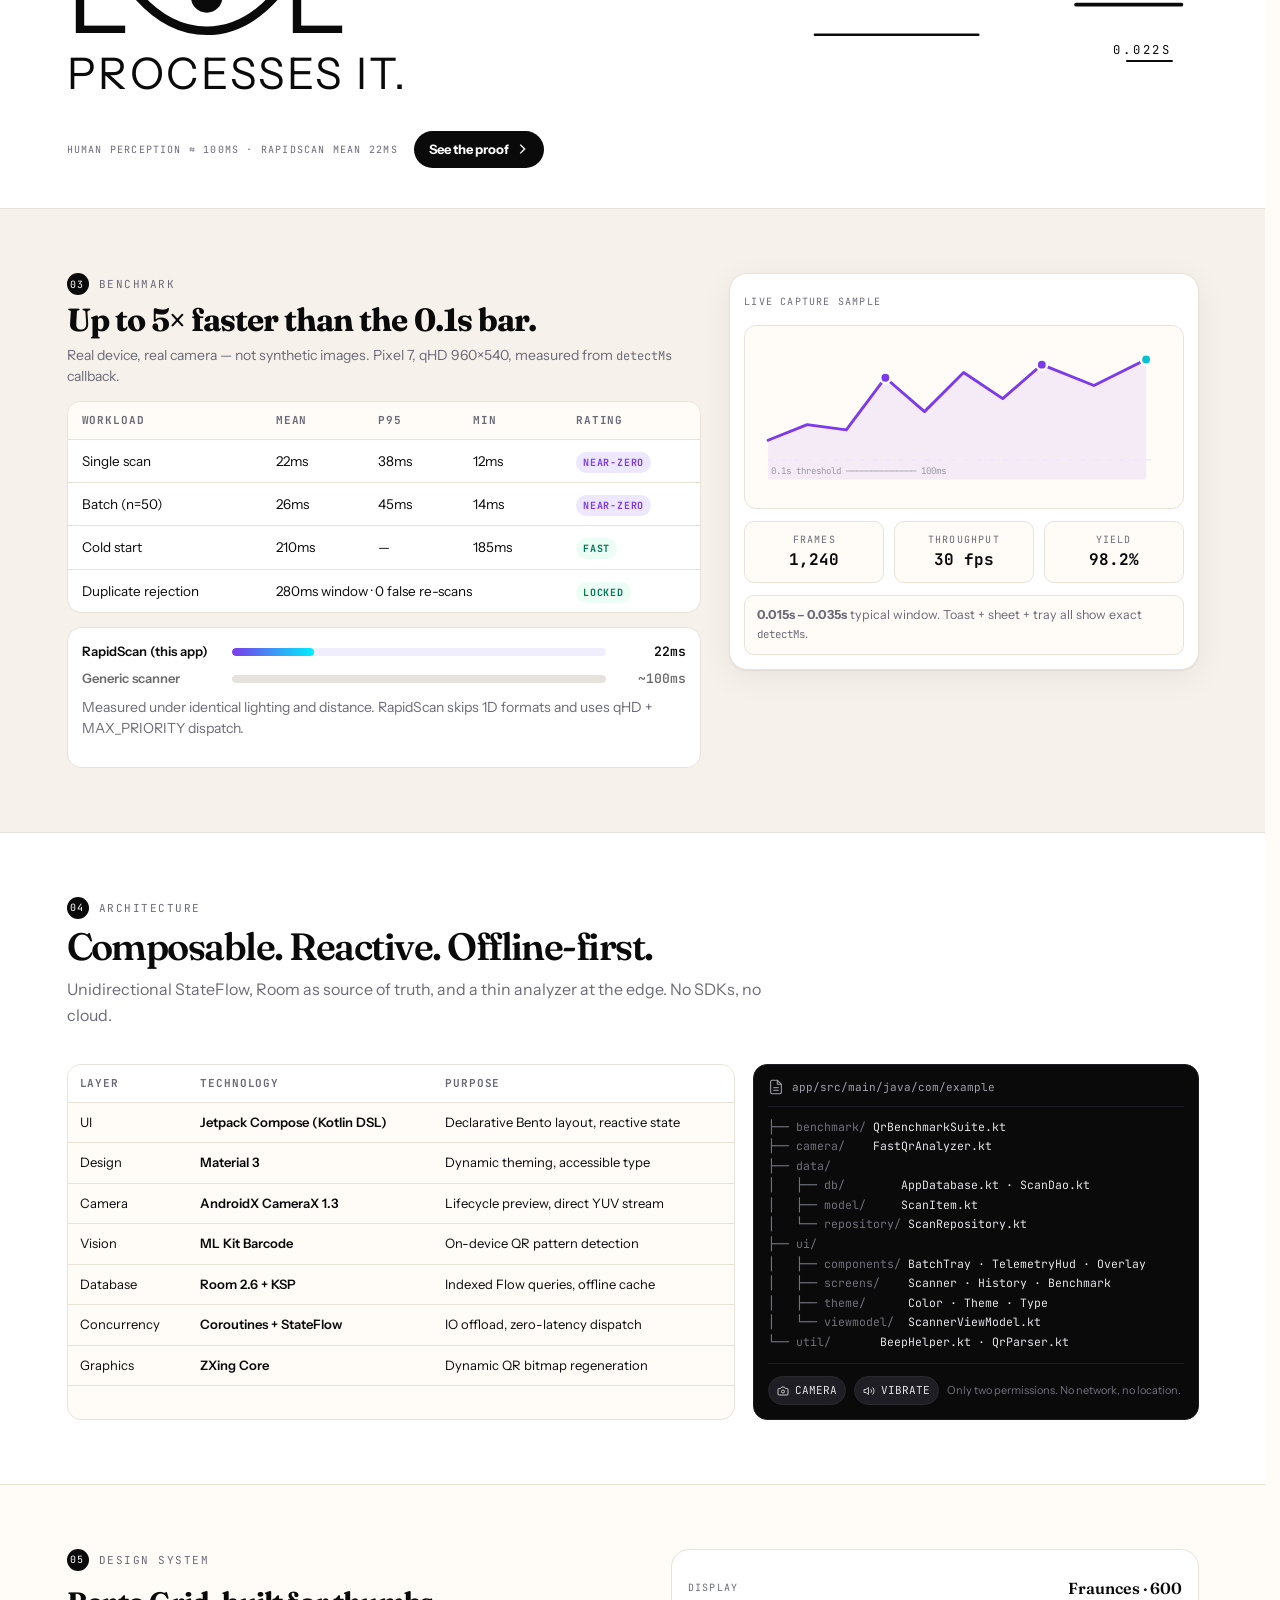
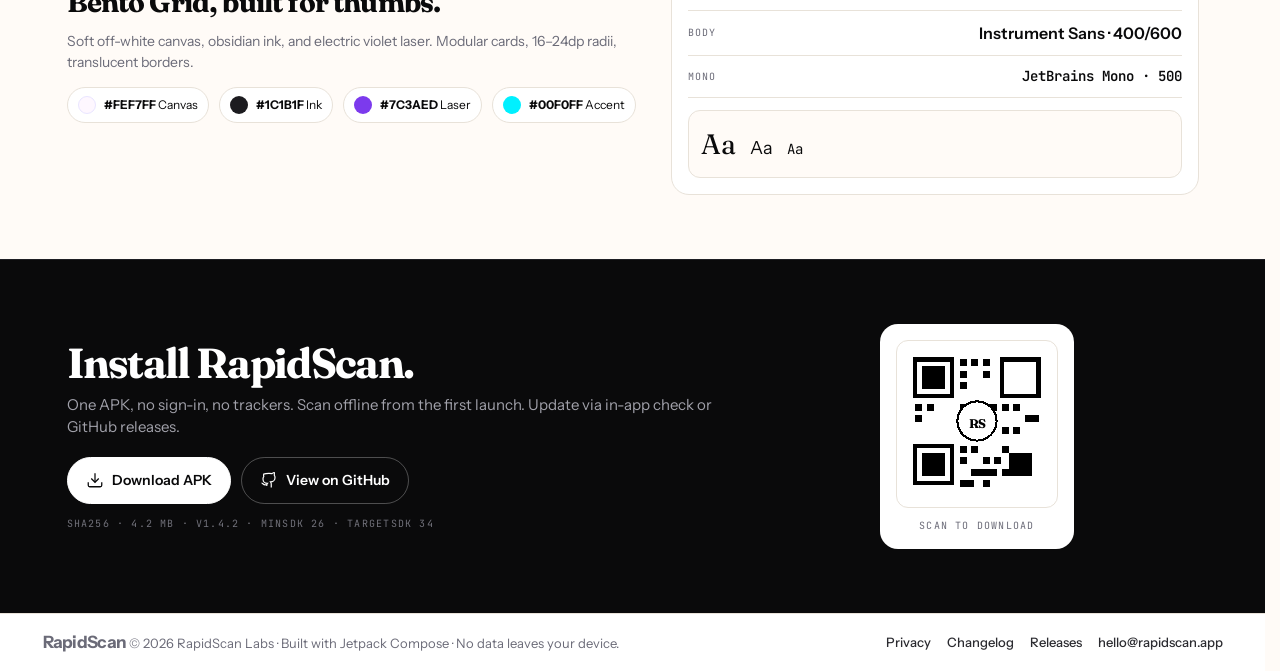
==== commit ecd70e8f: "Redraw manifesto eye: clean outline, ticked iris, round streaks" ====
--- a/index.html
+++ b/index.html
@@ -419,33 +419,45 @@
       </div>
       <div class="manifesto-visual" aria-hidden="true">
         <svg viewBox="0 0 560 360" fill="none" xmlns="http://www.w3.org/2000/svg">
-          <g stroke="currentColor" stroke-width="3">
-            <line x1="0" y1="60" x2="180" y2="60"/>
-            <line x1="40" y1="92" x2="230" y2="92"/>
-            <line x1="0" y1="150" x2="150" y2="150"/>
-            <line x1="410" y1="150" x2="560" y2="150"/>
-            <line x1="440" y1="196" x2="560" y2="196"/>
-            <line x1="60" y1="238" x2="240" y2="238"/>
-            <line x1="380" y1="268" x2="560" y2="268"/>
-            <line x1="120" y1="312" x2="330" y2="312"/>
+          <g class="streaks" stroke="currentColor" stroke-linecap="round">
+            <line x1="28" y1="50" x2="200" y2="50" stroke-width="4"/>
+            <line x1="84" y1="88" x2="214" y2="88" stroke-width="2.5"/>
+            <line x1="16" y1="152" x2="128" y2="152" stroke-width="3"/>
+            <line x1="100" y1="240" x2="232" y2="240" stroke-width="4"/>
+            <line x1="152" y1="320" x2="326" y2="320" stroke-width="2.5"/>
+            <line x1="452" y1="138" x2="542" y2="138" stroke-width="3"/>
+            <line x1="464" y1="196" x2="546" y2="196" stroke-width="2.5"/>
+            <line x1="430" y1="288" x2="542" y2="288" stroke-width="4"/>
           </g>
           <g>
-            <path d="M150 180C210 110 280 84 350 84c70 0 130 40 160 96-30 56-90 96-160 96-70 0-140-26-200-96Z" fill="white" stroke="currentColor" stroke-width="10"/>
-            <circle cx="350" cy="180" r="58" fill="currentColor"/>
-            <circle cx="350" cy="180" r="58" fill="none" stroke="white" stroke-width="2" opacity="0.25"/>
-            <circle cx="350" cy="180" r="34" fill="none" stroke="white" stroke-width="2" opacity="0.5"/>
-            <circle cx="350" cy="180" r="16" fill="white"/>
-            <circle cx="368" cy="158" r="12" fill="white"/>
-            <g stroke="currentColor" stroke-width="7">
-              <path d="M220 96C240 78 268 66 296 62"/>
-              <path d="M400 66c26 6 48 20 62 38"/>
-              <path d="M196 268c22 16 52 26 84 28"/>
-              <path d="M420 268c-22 14-50 24-80 26"/>
+            <path d="M150 180C210 110 280 84 350 84c70 0 130 40 160 96-30 56-90 96-160 96-70 0-140-26-200-96Z" fill="white" stroke="currentColor" stroke-width="9"/>
+            <path d="M238 246C282 264 340 267 392 248" stroke="currentColor" stroke-width="3" stroke-linecap="round" opacity="0.55"/>
+            <circle cx="350" cy="180" r="54" fill="currentColor"/>
+            <g class="eye-look">
+              <circle cx="350" cy="180" r="40" stroke="white" stroke-width="1.5" opacity="0.55"/>
+              <g stroke="white" stroke-width="2" stroke-linecap="round" opacity="0.65">
+                <line x1="392" y1="180" x2="400" y2="180"/>
+                <line x1="386.4" y1="201" x2="393.3" y2="205"/>
+                <line x1="371" y1="216.4" x2="375" y2="223.3"/>
+                <line x1="350" y1="222" x2="350" y2="230"/>
+                <line x1="329" y1="216.4" x2="325" y2="223.3"/>
+                <line x1="313.6" y1="201" x2="306.7" y2="205"/>
+                <line x1="308" y1="180" x2="300" y2="180"/>
+                <line x1="313.6" y1="159" x2="306.7" y2="155"/>
+                <line x1="329" y1="143.6" x2="325" y2="136.7"/>
+                <line x1="350" y1="138" x2="350" y2="130"/>
+                <line x1="371" y1="143.6" x2="375" y2="136.7"/>
+                <line x1="386.4" y1="159" x2="393.3" y2="155"/>
+              </g>
+              <circle cx="367" cy="161" r="10" fill="white"/>
+              <circle cx="335" cy="197" r="3.5" fill="white"/>
             </g>
           </g>
-          <g font-family="JetBrains Mono" font-size="13" fill="currentColor" letter-spacing="2">
-            <text x="18" y="30">22MS</text>
-            <text x="470" y="330">0.022S</text>
+          <g font-family="'JetBrains Mono', ui-monospace, monospace" font-size="13" letter-spacing="3" fill="currentColor">
+            <text x="28" y="26">22MS</text>
+            <line x1="28" y1="34" x2="76" y2="34" stroke="currentColor" stroke-width="2" stroke-linecap="round"/>
+            <text x="532" y="340" text-anchor="end">0.022S</text>
+            <line x1="484" y1="348" x2="532" y2="348" stroke="currentColor" stroke-width="2" stroke-linecap="round"/>
           </g>
         </svg>
       </div>
--- a/style.css
+++ b/style.css
@@ -332,7 +332,7 @@
 .manifesto{background:#fff; color:#0A0A0B; border-top:1px solid var(--line); overflow:hidden}
 .manifesto-inner{max-width:1180px; margin:0 auto; padding:64px 24px 8px; display:grid; grid-template-columns:minmax(0,1.05fr) minmax(0,0.95fr); gap:24px; align-items:center}
 .manifesto-type{display:flex; flex-direction:column; line-height:0.92; min-width:0}
-.manifesto-line{font-family:"Glacial Indifference", "Instrument Sans", sans-serif; font-weight:700; font-size:clamp(52px, 8vw, 104px); letter-spacing:-0.015em; white-space:nowrap}
+.manifesto-line{font-family:"Glacial Indifference", "Instrument Sans", sans-serif; font-weight:400; font-size:clamp(52px, 8vw, 104px); letter-spacing:-0.015em; white-space:nowrap}
 .manifesto-line.thin{font-family:"Glacial Indifference", "Instrument Sans", sans-serif; font-weight:400; font-size:clamp(22px, 3.4vw, 44px); letter-spacing:0.06em; margin:10px 0}
 .manifesto-line.eye-line{display:flex; align-items:center; gap:0.02em}
 .manifesto-eye{display:inline-flex; width:1.42em; height:0.76em; margin:0 0.02em; color:#0A0A0B}
@@ -347,8 +347,8 @@
   .manifesto-visual svg g:first-child line:nth-child(2n){animation-delay:-0.9s}
   .manifesto-visual svg g:first-child line:nth-child(3n){animation-delay:-1.7s}
   @keyframes streak{from{transform:translateX(-8px)} to{transform:translateX(10px)}}
-  .eye-pupil{transform-origin:center; transform-box:fill-box; animation:look 5s ease-in-out infinite}
-  @keyframes look{0%,100%{transform:translateX(0)} 30%{transform:translateX(5px)} 60%{transform:translateX(-5px)}}
+  .eye-look{transform-box:fill-box; animation:look 5s ease-in-out infinite}
+  @keyframes look{0%,100%{transform:translateX(0)} 30%{transform:translateX(4px)} 60%{transform:translateX(-4px)}}
 }
 
 /* MOBILE PANEL */
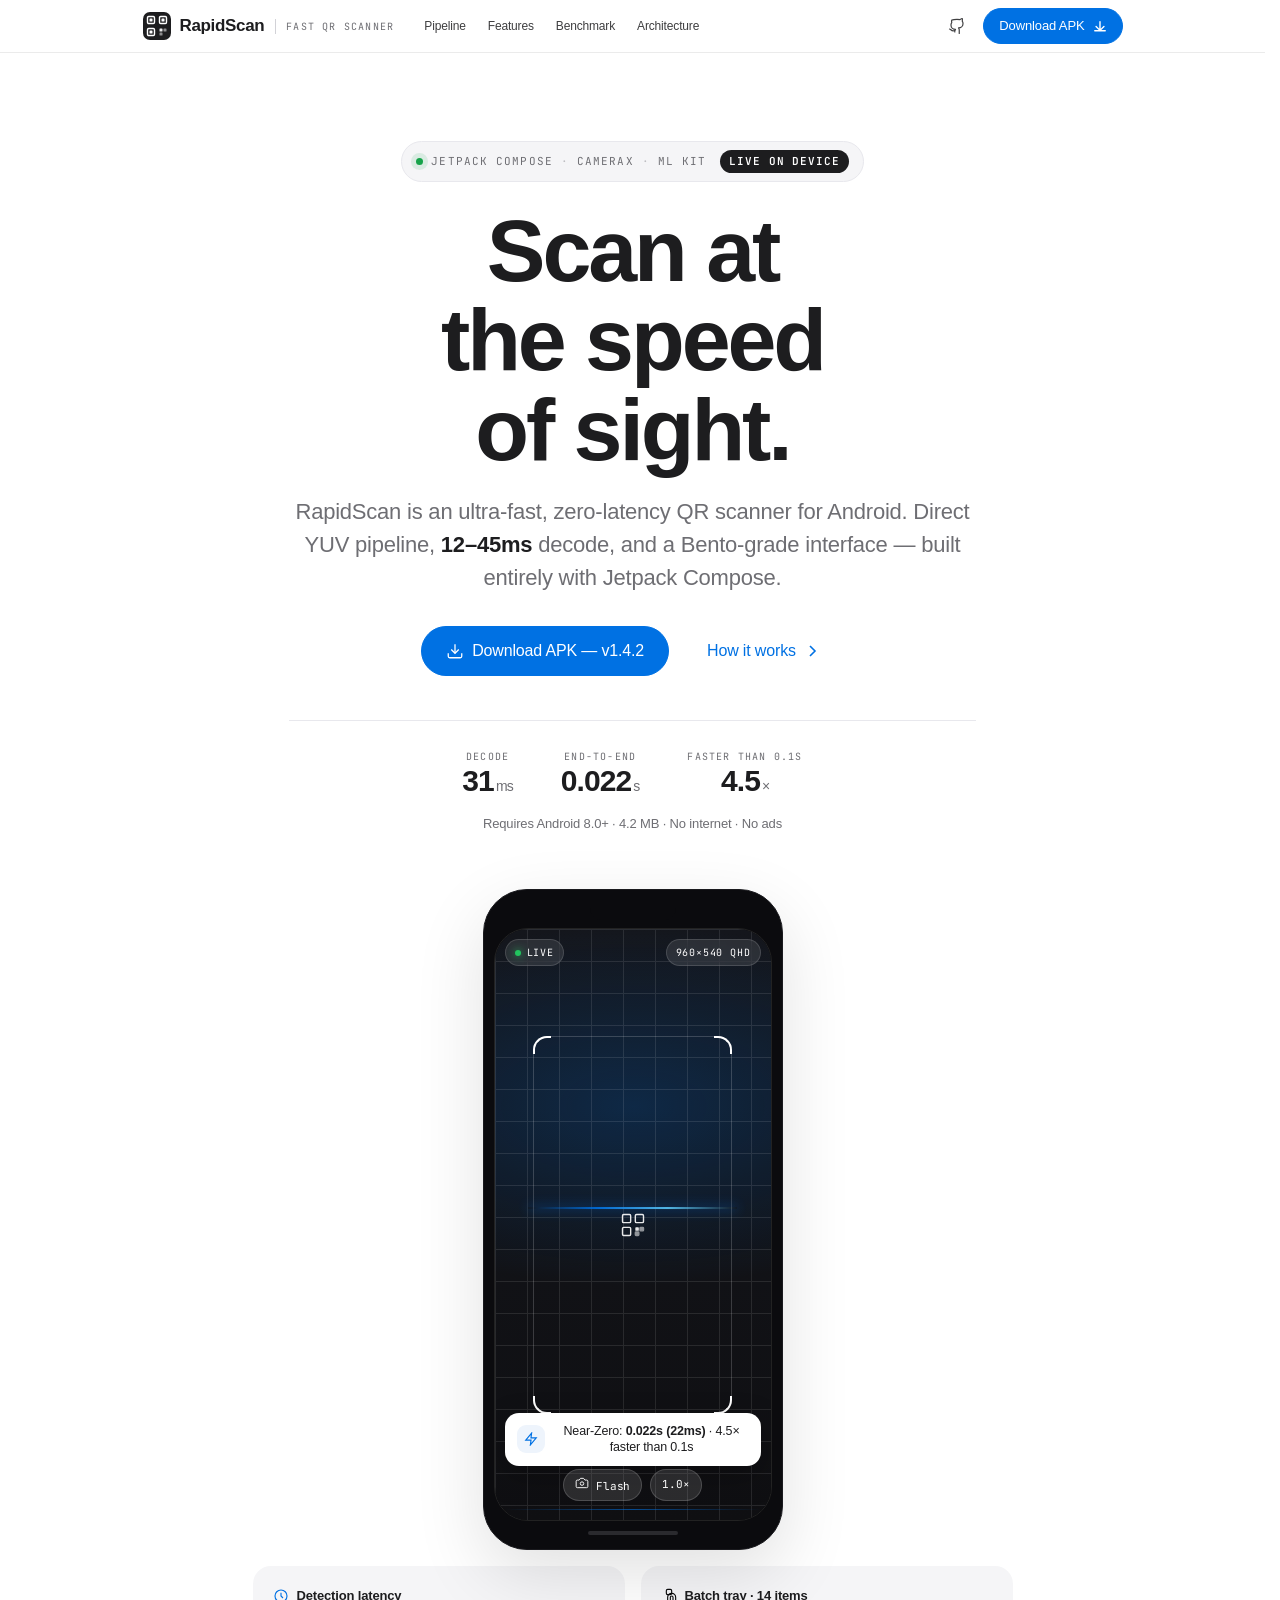
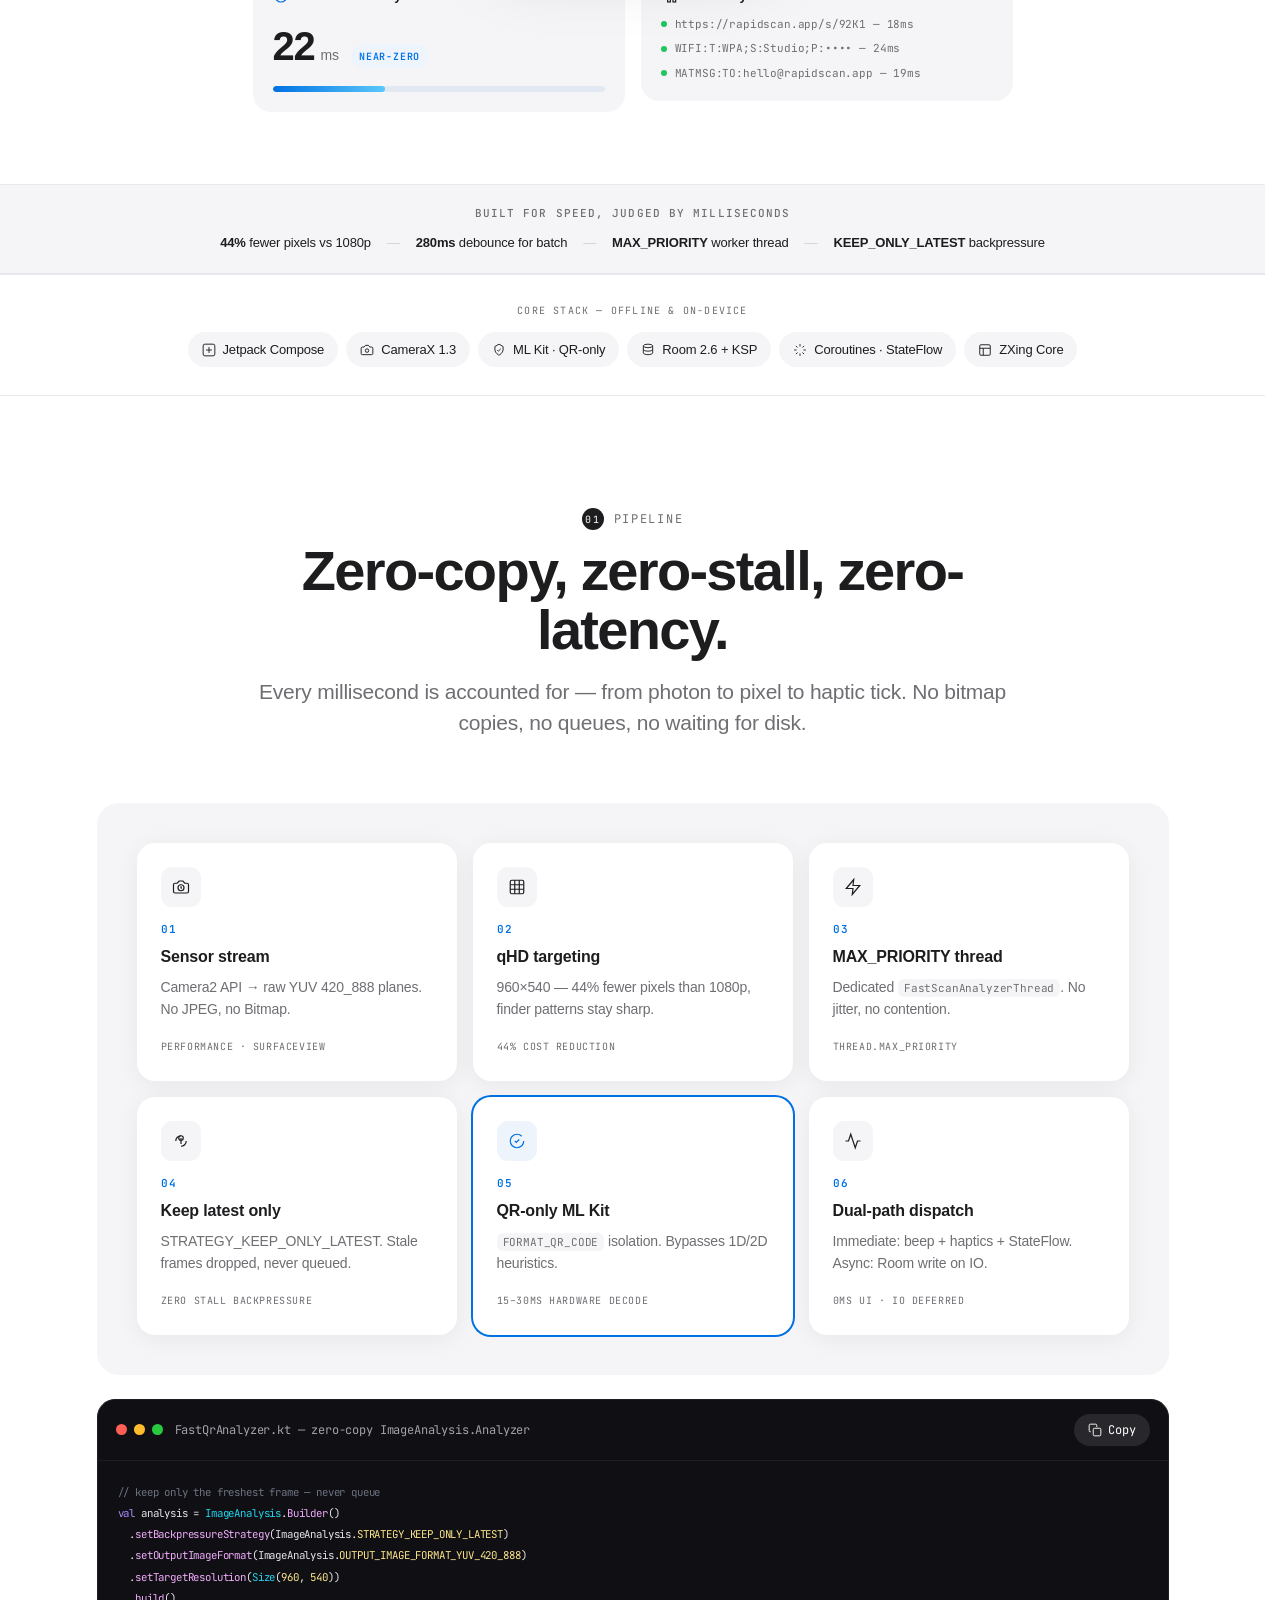
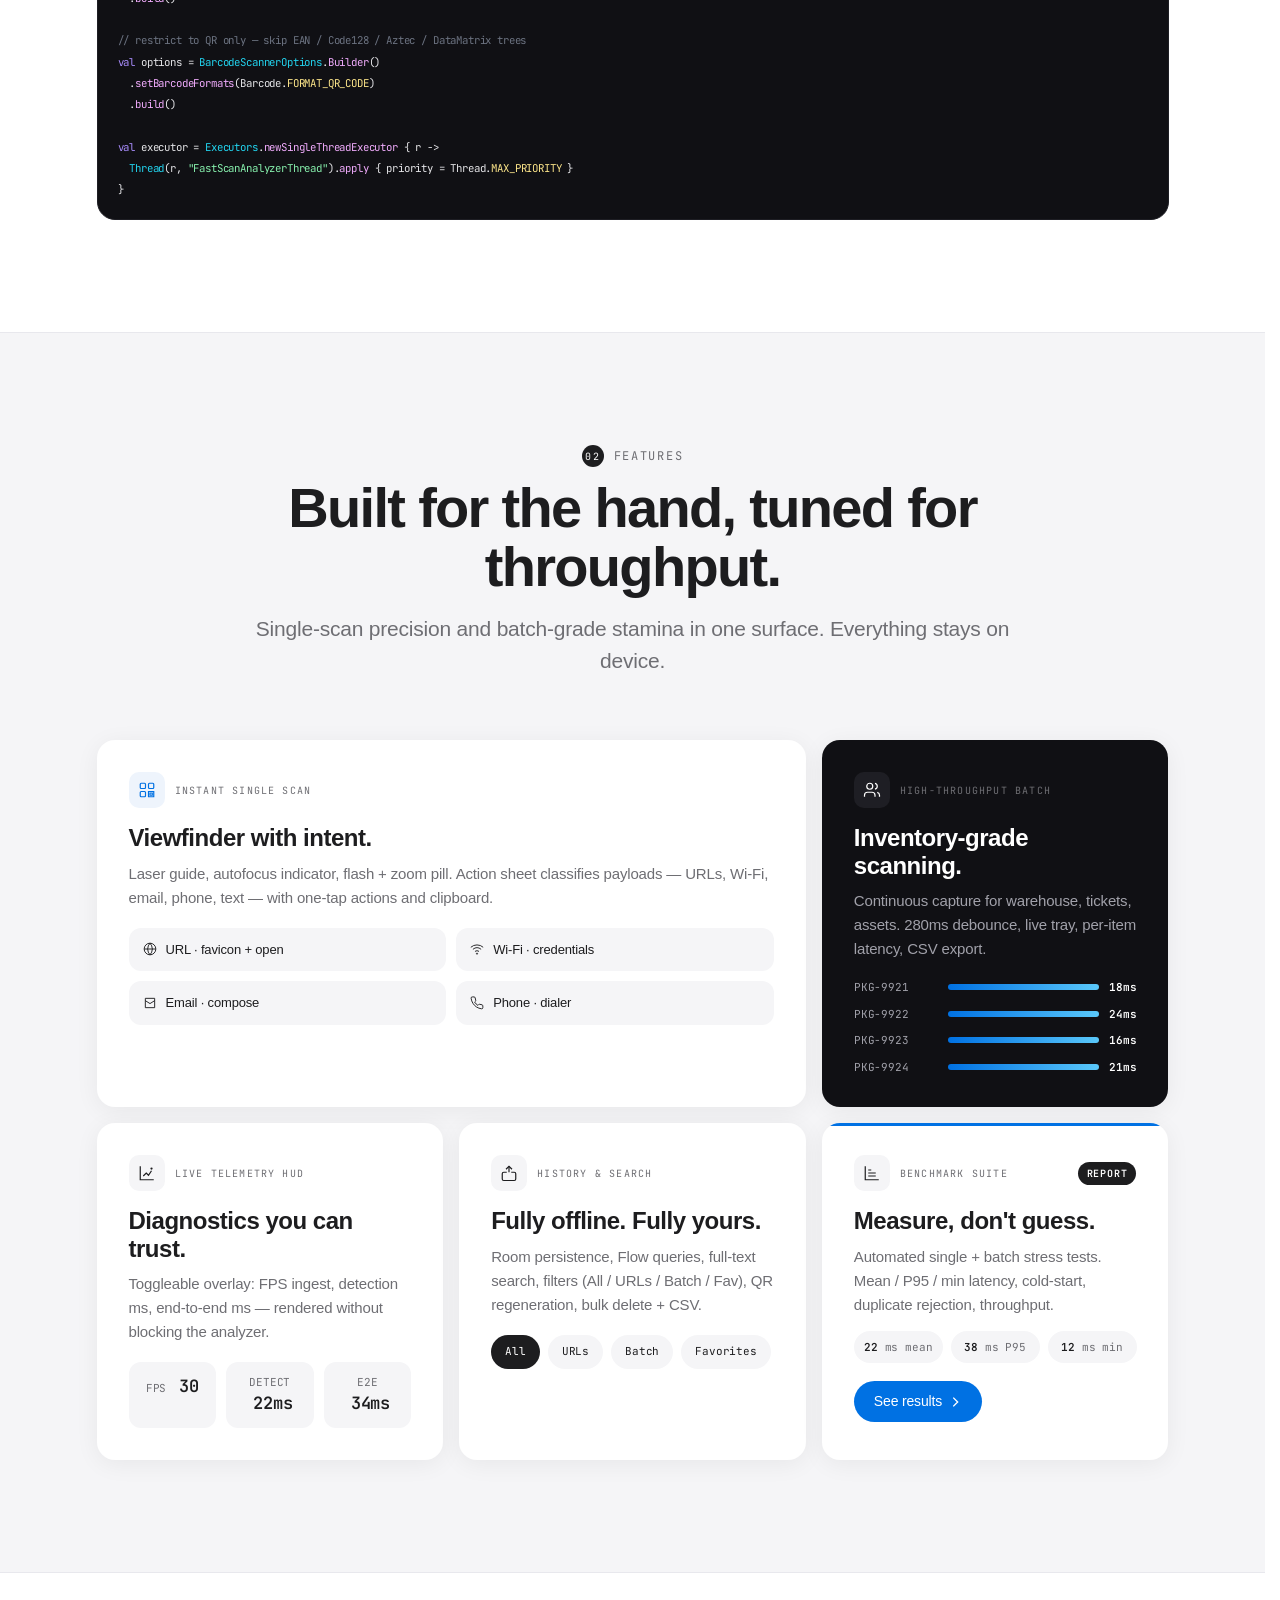
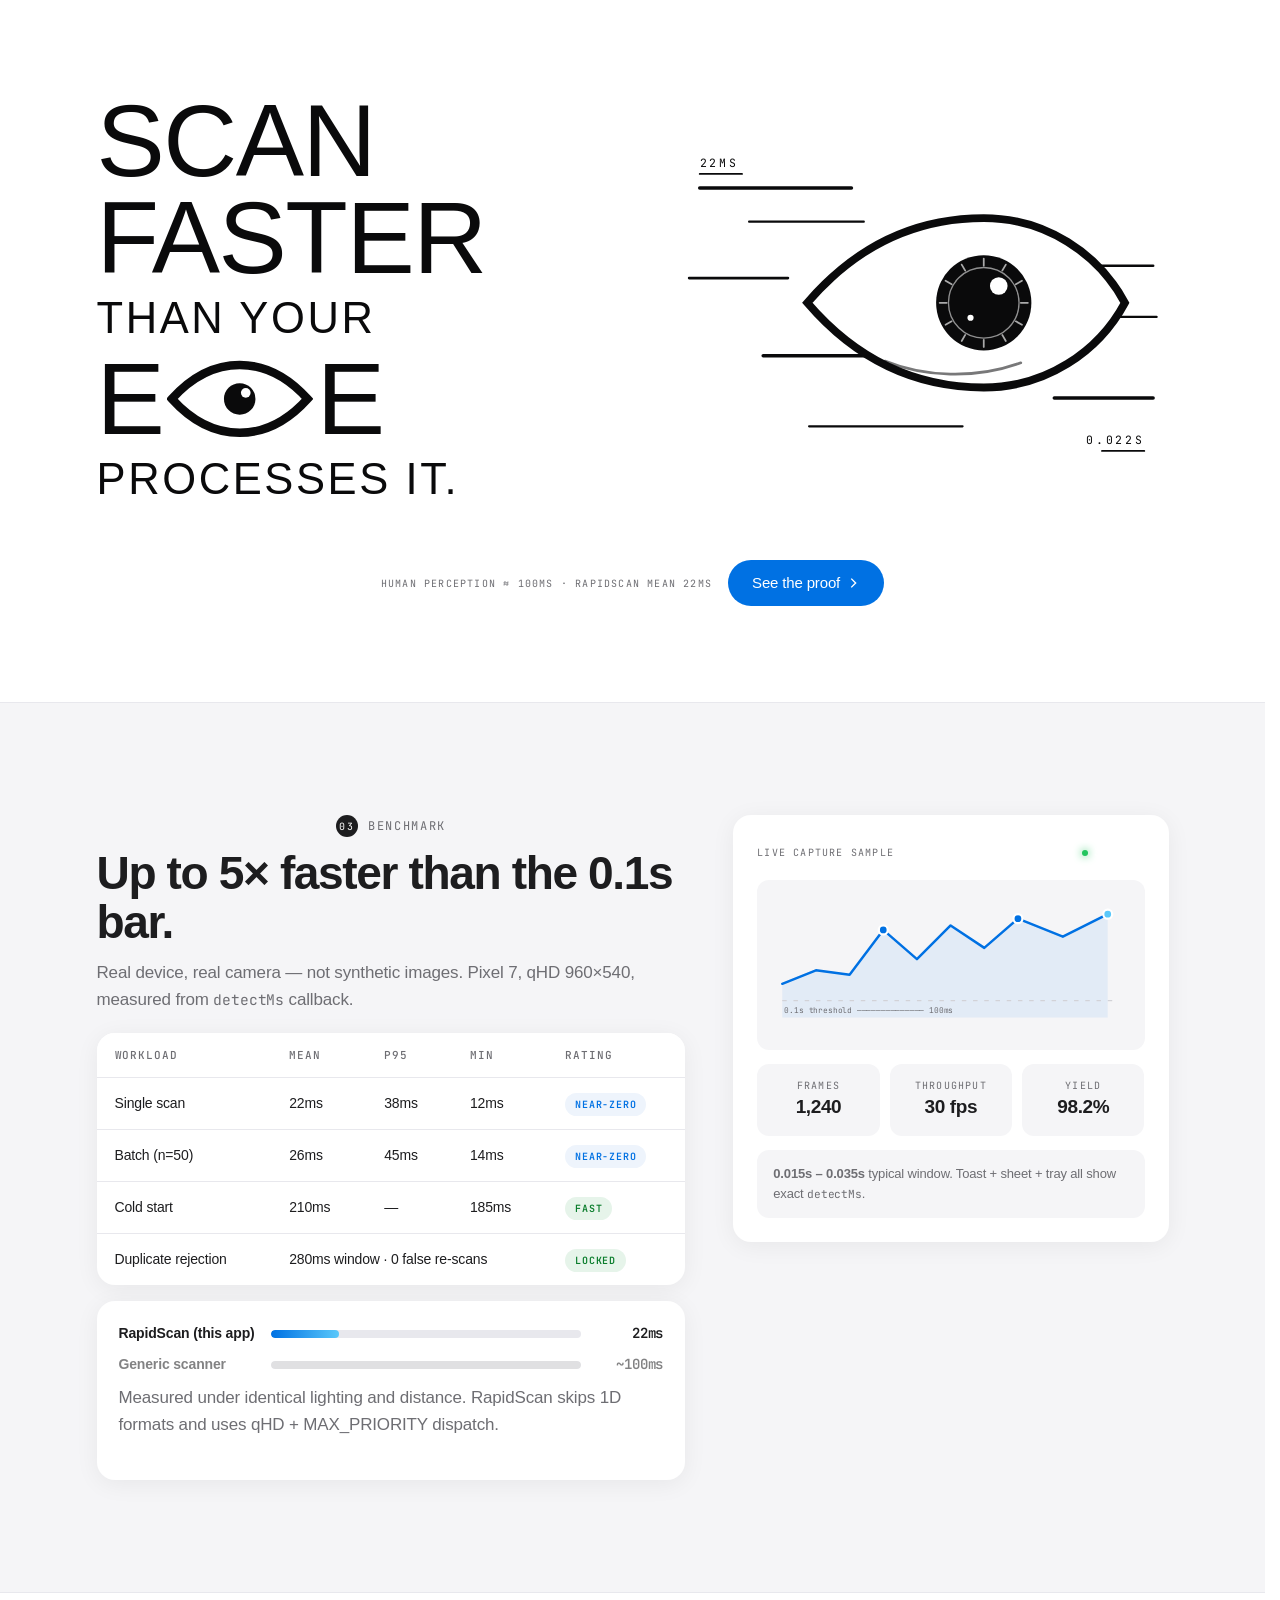
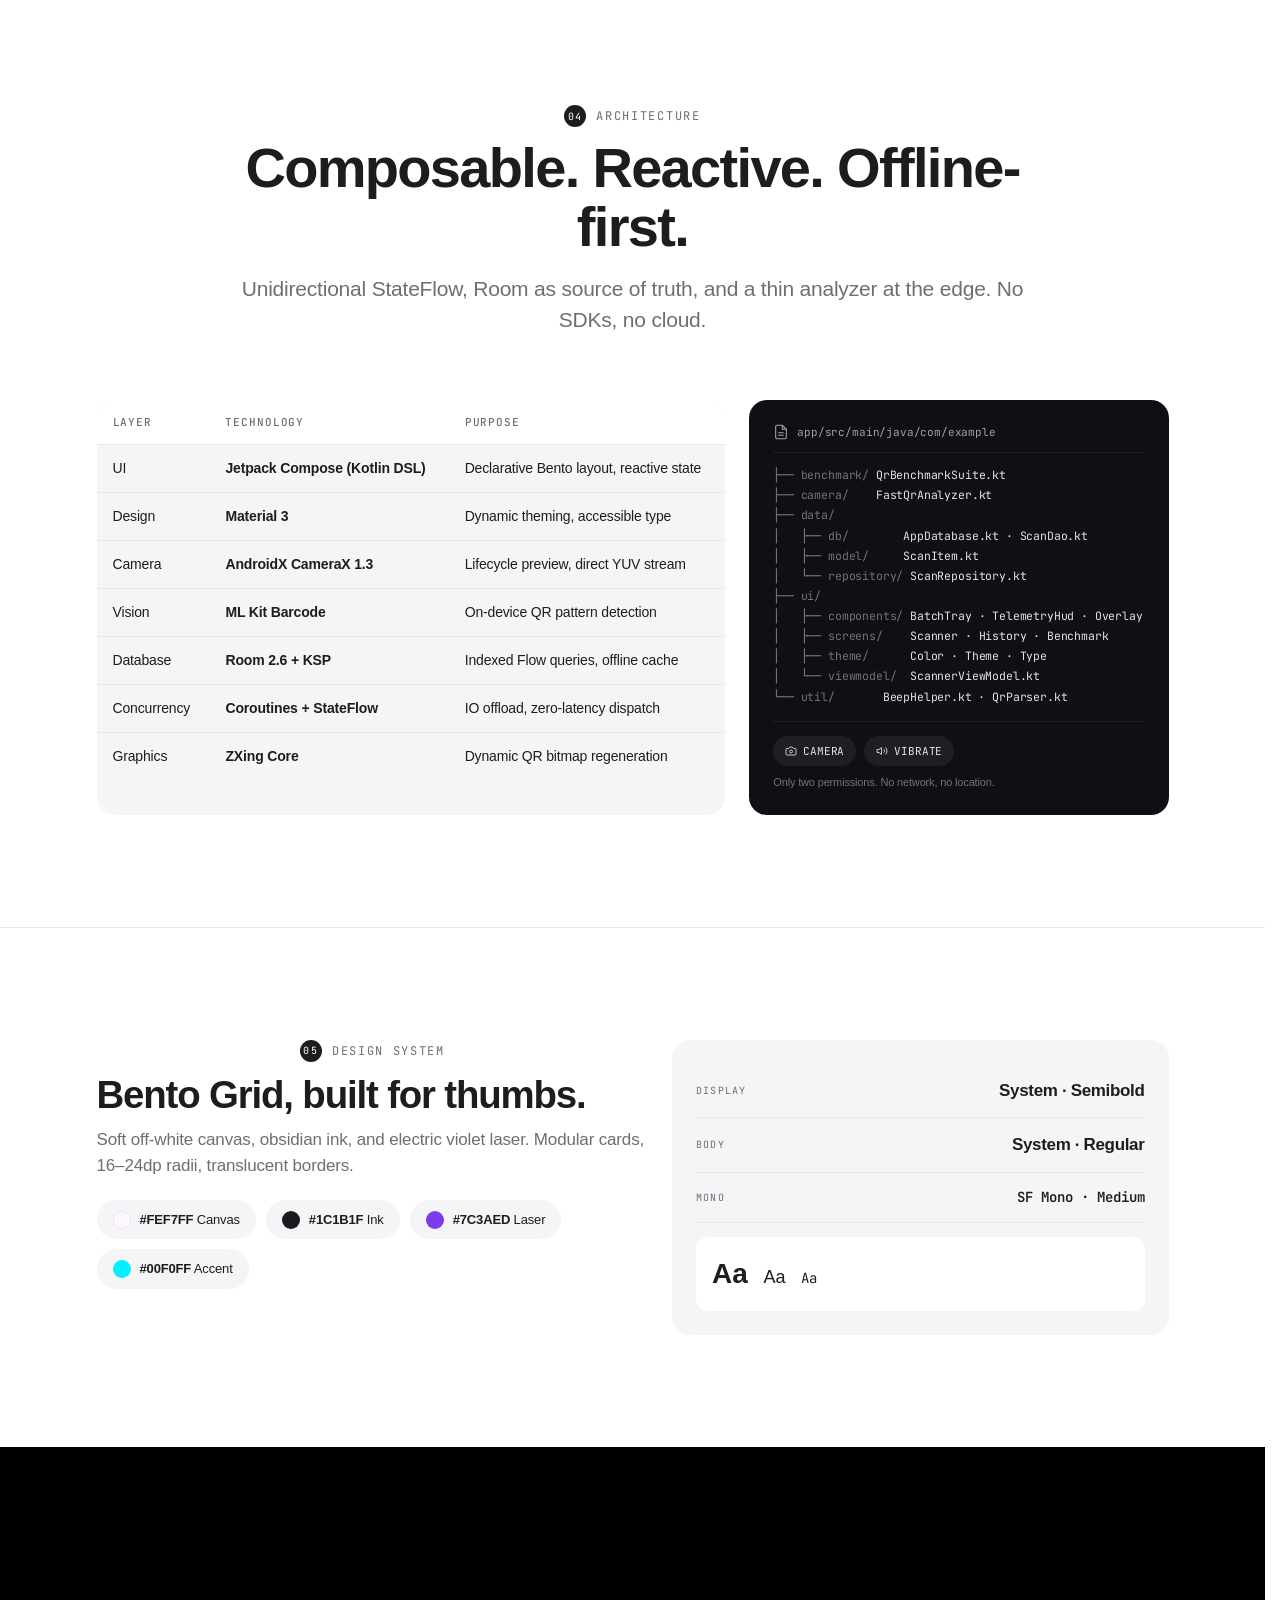
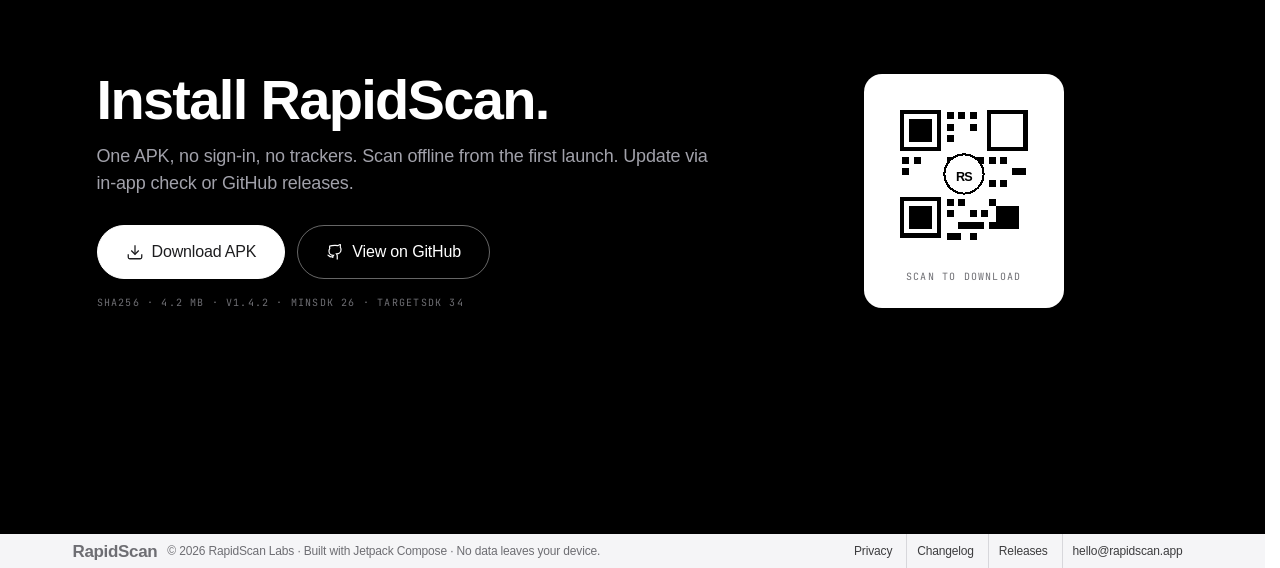
==== commit 2063f258: "Apple restyle: whitespace, huge type, system sans, blue accents" ====
--- a/index.html
+++ b/index.html
@@ -9,7 +9,7 @@
   <meta name="description" content="RapidScan is an ultra-fast, zero-latency Android QR scanner. 12–45ms decode, built with Jetpack Compose, CameraX and ML Kit. Batch scan, offline, open pipeline." />
   <link rel="preconnect" href="https://fonts.googleapis.com">
   <link rel="preconnect" href="https://fonts.gstatic.com" crossorigin>
-  <link href="https://fonts.googleapis.com/css2?family=Fraunces:opsz,soft,wght@9..144,100,500;9..144,100,600;9..144,100,700&family=Instrument+Sans:wght@400;500;600;700&family=JetBrains+Mono:wght@400;500&display=swap" rel="stylesheet">
+  <link href="https://fonts.googleapis.com/css2?family=Instrument+Sans:wght@400;500;600;700&family=JetBrains+Mono:wght@400;500&display=swap" rel="stylesheet">
   <link href="https://fonts.cdnfonts.com/css/glacial-indifference-2" rel="stylesheet">
   <link rel="stylesheet" href="./style.css" />
 </head>
@@ -172,7 +172,7 @@
           <!-- floating cards -->
           <div class="float-card float-1">
             <div class="float-head">
-              <svg width="16" height="16" viewBox="0 0 24 24" fill="none" stroke="#7C3AED" stroke-width="1.7"><path d="M3 12a9 9 0 1 0 18 0a9 9 0 0 0-18 0"/><path d="M12 7v5l3 3"/></svg>
+              <svg width="16" height="16" viewBox="0 0 24 24" fill="none" stroke="#0071e3" stroke-width="1.7"><path d="M3 12a9 9 0 1 0 18 0a9 9 0 0 0-18 0"/><path d="M12 7v5l3 3"/></svg>
               <span>Detection latency</span>
             </div>
             <div class="float-metric"><span class="big">22</span><span class="small">ms</span> <span class="badge">NEAR-ZERO</span></div>
@@ -513,13 +513,13 @@
           </div>
           <div class="spark">
             <svg viewBox="0 0 320 120" fill="none" xmlns="http://www.w3.org/2000/svg" aria-hidden="true">
-              <path d="M10 80 L40 68 L70 72 L100 32 L130 58 L160 28 L190 48 L220 22 L260 38 L300 18" stroke="#7C3AED" stroke-width="2.2" stroke-linecap="round" stroke-linejoin="round"/>
-              <path d="M10 80 L40 68 L70 72 L100 32 L130 58 L160 28 L190 48 L220 22 L260 38 L300 18 L300 110 L10 110 Z" fill="#7C3AED" opacity="0.08"/>
-              <line x1="10" y1="95" x2="310" y2="95" stroke="#E9E5FF" stroke-width="1" stroke-dasharray="4 6"/>
-              <text x="12" y="106" fill="#9A9AA3" font-family="JetBrains Mono" font-size="7">0.1s threshold —————————————— 100ms</text>
-              <circle cx="100" cy="32" r="4" fill="#7C3AED" stroke="white" stroke-width="2"/>
-              <circle cx="220" cy="22" r="4" fill="#7C3AED" stroke="white" stroke-width="2"/>
-              <circle cx="300" cy="18" r="4" fill="#00C2D1" stroke="white" stroke-width="2"/>
+              <path d="M10 80 L40 68 L70 72 L100 32 L130 58 L160 28 L190 48 L220 22 L260 38 L300 18" stroke="#0071e3" stroke-width="2.2" stroke-linecap="round" stroke-linejoin="round"/>
+              <path d="M10 80 L40 68 L70 72 L100 32 L130 58 L160 28 L190 48 L220 22 L260 38 L300 18 L300 110 L10 110 Z" fill="#0071e3" opacity="0.08"/>
+              <line x1="10" y1="95" x2="310" y2="95" stroke="#d2d2d7" stroke-width="1" stroke-dasharray="4 6"/>
+              <text x="12" y="106" fill="#6e6e73" font-family="JetBrains Mono" font-size="7">0.1s threshold —————————————— 100ms</text>
+              <circle cx="100" cy="32" r="4" fill="#0071e3" stroke="white" stroke-width="2"/>
+              <circle cx="220" cy="22" r="4" fill="#0071e3" stroke="white" stroke-width="2"/>
+              <circle cx="300" cy="18" r="4" fill="#5ac8fa" stroke="white" stroke-width="2"/>
             </svg>
           </div>
           <div class="bench-stats">
@@ -603,12 +603,12 @@
           </div>
         </div>
         <div class="type-card">
-          <div class="type-row"><span class="mono-label">Display</span><span class="type-sample serif">Fraunces · 600</span></div>
-          <div class="type-row"><span class="mono-label">Body</span><span class="type-sample sans">Instrument Sans · 400/600</span></div>
-          <div class="type-row"><span class="mono-label">Mono</span><span class="type-sample mono">JetBrains Mono · 500</span></div>
+          <div class="type-row"><span class="mono-label">Display</span><span class="type-sample serif">System · Semibold</span></div>
+          <div class="type-row"><span class="mono-label">Body</span><span class="type-sample sans">System · Regular</span></div>
+          <div class="type-row"><span class="mono-label">Mono</span><span class="type-sample mono">SF Mono · Medium</span></div>
           <div class="type-scale">
-            <span style="font-size:28px; font-family:Fraunces">Aa</span>
-            <span style="font-size:18px; font-family:Instrument Sans">Aa</span>
+            <span style="font-size:28px; font-weight:600">Aa</span>
+            <span style="font-size:18px">Aa</span>
             <span style="font-size:14px; font-family:JetBrains Mono">Aa</span>
           </div>
         </div>
@@ -660,7 +660,7 @@
                   <rect x="38" y="92" width="10" height="5"/><rect x="54" y="92" width="5" height="5"/>
                 </g>
                 <circle cx="50" cy="50" r="14" fill="white" stroke="black" stroke-width="1.5"/>
-                <text x="50" y="55" text-anchor="middle" font-family="Fraunces" font-size="9" font-weight="700" fill="black" letter-spacing="-0.5">RS</text>
+                <text x="50" y="55" text-anchor="middle" font-family="-apple-system, 'SF Pro Display', 'Helvetica Neue', sans-serif" font-size="9" font-weight="700" fill="black" letter-spacing="-0.5">RS</text>
               </svg>
             </div>
             <span class="mono-label">Scan to download</span>
--- a/style.css
+++ b/style.css
@@ -1,24 +1,32 @@
-/* RapidScan — editorial technical site */
+/* RapidScan — Apple-style: whitespace, huge type, quiet surfaces */
 :root{
-  --bg:#FFFBF7;
-  --bg-2:#F6F1EB;
-  --ink:#0A0A0B;
-  --ink-2:#2B2B30;
-  --muted:#6B6B78;
-  --line:#E8E2D9;
-  --line-2:#EDE8FF;
-  --violet:#6D28D9;
-  --violet-2:#7C3AED;
-  --violet-3:#EDE8FF;
-  --cyan:#00B7C4;
+  --bg:#ffffff;
+  --bg-gray:#f5f5f7;
+  --ink:#1d1d1f;
+  --ink-2:#1d1d1f;
+  --muted:#6e6e73;
+  --line:#d2d2d7;
+  --line-soft:#e8e8ed;
+  --blue:#0071e3;
+  --blue-hover:#0077ed;
+  --blue-tint:#eef4fc;
+  --cyan:#5ac8fa;
+  --green-tint:#e6f4ea;
+  --green:#0a7d2c;
   --radius-xl:22px;
-  --radius-lg:16px;
+  --radius-lg:18px;
   --radius-md:12px;
-  --shadow: 0 8px 32px rgba(10,10,11,0.06), 0 1px 2px rgba(10,10,11,0.06);
-  --shadow-lg: 0 20px 60px rgba(10,10,11,0.1);
+  --shadow: 0 4px 24px rgba(0,0,0,0.06);
+  --shadow-lg: 0 24px 70px rgba(0,0,0,0.12);
+  --font: -apple-system, BlinkMacSystemFont, "SF Pro Display", "SF Pro Text", "Helvetica Neue", Helvetica, Arial, "Instrument Sans", sans-serif;
+  --mono: ui-monospace, "SF Mono", "JetBrains Mono", Menlo, monospace;
 }
 *{box-sizing:border-box}
 html{-webkit-text-size-adjust:100%; scrollbar-gutter:stable; scroll-padding-top:72px}
+html,body{max-width:100%; overflow-x:clip}
+@supports not (overflow: clip){
+  html,body{overflow-x:hidden}
+}
 @media (prefers-reduced-motion: no-preference){
   html{scroll-behavior:smooth}
 }
@@ -26,106 +34,109 @@
   margin:0;
   background:var(--bg);
   color:var(--ink);
-  font-family:"Instrument Sans", system-ui, -apple-system, Segoe UI, Roboto, sans-serif;
+  font-family:var(--font);
   -webkit-font-smoothing:antialiased;
+  text-rendering:optimizeLegibility;
   line-height:1.5;
   overflow-x:hidden;
-}
-html,body{max-width:100%; overflow-x:clip}
-@supports not (overflow: clip){
-  html,body{overflow-x:hidden}
+  letter-spacing:-0.01em;
 }
 a{color:inherit; text-decoration:none}
 img,svg{max-width:100%}
-code{font-family:"JetBrains Mono", ui-monospace, monospace; font-size:0.86em}
-:focus-visible{outline:2px solid var(--violet-2); outline-offset:2px}
+code{font-family:var(--mono); font-size:0.86em}
+:focus-visible{outline:2px solid var(--blue); outline-offset:3px}
+::selection{background:#cfe4fb}
 
 /* NAV */
 .nav{
   position:sticky; top:0; z-index:60;
-  backdrop-filter: blur(14px);
-  -webkit-backdrop-filter:blur(14px);
-  background: color-mix(in srgb, var(--bg) 84%, white);
-  border-bottom:1px solid var(--line);
-}
+  backdrop-filter:saturate(180%) blur(20px);
+  -webkit-backdrop-filter:saturate(180%) blur(20px);
+  background:rgba(255,255,255,0.72);
+  border-bottom:1px solid rgba(0,0,0,0.08);
+}
+.nav-inner{
+  max-width:1024px; margin:0 auto; padding:0 22px; height:52px;
+  display:flex; align-items:center; gap:22px;
+}
+.logo{display:flex; align-items:center; gap:9px}
+.logo-mark{
+  width:28px; height:28px; display:grid; place-items:center;
+  background:var(--ink); color:white; border-radius:7px;
+}
+.logo-type{font-weight:600; letter-spacing:-0.02em; font-size:17px}
+.logo-sub{font-family:var(--mono); font-size:10px; letter-spacing:0.12em; color:var(--muted); margin-left:2px; padding-left:10px; border-left:1px solid var(--line)}
+.nav-links{margin-left:8px; display:flex; gap:22px; font-size:12px; font-weight:400; color:var(--ink); opacity:0.85}
+.nav-links a:hover{opacity:1}
+.nav-actions{margin-left:auto; display:flex; align-items:center; gap:10px}
+.nav-gh{width:32px; height:32px; display:grid; place-items:center; border:0; border-radius:50%; background:transparent; color:var(--ink); opacity:0.85}
+.nav-gh:hover{opacity:1; background:var(--bg-gray)}
+.nav-burger{display:none; margin-left:auto; background:none; border:0; padding:8px}
 .btn, .nav-burger, .mobile-close, .code-copy, .chip{touch-action:manipulation; -webkit-tap-highlight-color:transparent}
-.nav-inner{
-  max-width:1180px; margin:0 auto; padding:14px 24px;
-  display:flex; align-items:center; gap:24px;
-}
-.logo{display:flex; align-items:center; gap:10px}
-.logo-mark{
-  width:34px; height:34px; display:grid; place-items:center;
-  background:var(--ink); color:white; border-radius:9px;
-}
-.logo-type{font-weight:700; letter-spacing:-0.04em; font-size:17px}
-.logo-sub{font-family:"JetBrains Mono", monospace; font-size:10px; letter-spacing:0.14em; color:var(--muted); margin-left:2px; padding-left:10px; border-left:1px solid var(--line)}
-.nav-links{margin-left:18px; display:flex; gap:18px; font-size:13.5px; font-weight:500; color:var(--ink-2)}
-.nav-links a{opacity:0.9}
-.nav-links a:hover{color:var(--ink)}
-.nav-actions{margin-left:auto; display:flex; align-items:center; gap:10px}
-.nav-gh{width:36px; height:36px; display:grid; place-items:center; border:1px solid var(--line); border-radius:10px; background:white}
-.nav-burger{display:none; margin-left:auto; background:none; border:0; padding:8px}
 
 /* BUTTONS */
 .btn{
-  display:inline-flex; align-items:center; gap:8px;
-  font-weight:600; border-radius:999px; border:1px solid transparent;
-  cursor:pointer; white-space:nowrap;
-}
-.btn-sm{padding:8px 14px; font-size:13px}
-.btn-lg{padding:12px 18px; font-size:14px}
-.btn-dark{background:var(--ink); color:white; border-color:var(--ink)}
-.btn-dark:hover{background:#1A1A1E}
-.btn-ghost{background:white; border-color:var(--line); color:var(--ink)}
-.btn-ghost:hover{border-color:#D6D0C6}
+  display:inline-flex; align-items:center; justify-content:center; gap:8px;
+  font-weight:500; border-radius:980px; border:1px solid transparent;
+  cursor:pointer; white-space:nowrap; letter-spacing:-0.01em;
+}
+.btn-sm{padding:7px 15px; font-size:13px}
+.btn-lg{padding:12px 24px; font-size:16px}
+.btn-dark{background:var(--blue); color:white; border-color:var(--blue)}
+.btn-dark:hover{background:var(--blue-hover)}
+.btn-ghost{background:transparent; border:0; color:var(--blue); font-weight:500}
+.btn-ghost:hover{text-decoration:underline}
 .btn-light{background:white; color:var(--ink); border-color:white}
-.btn-outline-light{background:transparent; color:white; border-color:rgba(255,255,255,0.28)}
-.btn-outline-light:hover{border-color:rgba(255,255,255,0.6); background:rgba(255,255,255,0.08)}
+.btn-outline-light{background:transparent; color:white; border-color:rgba(255,255,255,0.4)}
+.btn-outline-light:hover{border-color:#fff}
 
 /* WRAP */
-.wrap{max-width:1180px; margin:0 auto; padding:0 24px}
-.section{padding:64px 0; border-top:1px solid var(--line)}
-.section-head{max-width:720px; margin-bottom:36px}
-.section-head h2{font-family:"Fraunces", serif; font-size:38px; line-height:0.95; letter-spacing:-0.04em; margin:10px 0 12px; font-weight:600}
-.section-head p{color:var(--muted); font-size:16px; line-height:1.6; margin:0}
-.kicker{display:flex; align-items:center; gap:10px; font-family:"JetBrains Mono", monospace; font-size:11px; letter-spacing:0.14em; text-transform:uppercase; color:var(--muted)}
-.kicker-num{width:22px; height:22px; display:grid; place-items:center; background:var(--ink); color:white; border-radius:999px; font-size:10px}
+.wrap{max-width:1120px; margin:0 auto; padding:0 24px}
+.section{padding:112px 0; border-top:1px solid var(--line-soft)}
+.section:first-of-type{border-top:0}
+.section-head{max-width:800px; margin:0 auto 64px; text-align:center}
+.section-head h2{font-size:clamp(36px, 4.6vw, 56px); line-height:1.05; letter-spacing:-0.03em; margin:12px 0 16px; font-weight:600}
+.section-head p{color:var(--muted); font-size:clamp(16px, 1.8vw, 21px); line-height:1.5; margin:0; letter-spacing:-0.01em}
+.kicker{display:flex; align-items:center; justify-content:center; gap:10px; font-family:var(--mono); font-size:12px; letter-spacing:0.14em; text-transform:uppercase; color:var(--muted)}
+.kicker-num{width:22px; height:22px; display:grid; place-items:center; background:var(--ink); color:white; border-radius:50%; font-size:10px}
 
 /* HERO */
-.hero{background: linear-gradient(180deg, var(--bg) 0%, #FFF 55%, var(--bg-2) 100%); border-bottom:1px solid var(--line); overflow:hidden}
-.hero-inner{max-width:1180px; margin:0 auto; padding:28px 24px 0; display:grid; grid-template-columns:1.05fr 0.95fr; gap:40px; align-items:center}
-.eyebrow{display:inline-flex; align-items:center; gap:8px; font-family:"JetBrains Mono", monospace; font-size:11px; letter-spacing:0.08em; text-transform:uppercase; color:var(--muted); border:1px solid var(--line); background:white; padding:7px 10px; border-radius:999px}
-.eyebrow-dot{width:7px; height:7px; border-radius:50%; background:#16A34A; box-shadow:0 0 0 6px rgba(22,163,74,0.12)}
+.hero{background:var(--bg); border-bottom:1px solid var(--line-soft); overflow:hidden}
+.hero-inner{max-width:1024px; margin:0 auto; padding:88px 24px 0; display:grid; grid-template-columns:1fr; gap:56px; text-align:center}
+.hero-left{display:flex; flex-direction:column; align-items:center}
+.eyebrow{display:inline-flex; align-items:center; gap:8px; font-family:var(--mono); font-size:11px; letter-spacing:0.1em; text-transform:uppercase; color:var(--muted); border:1px solid var(--line-soft); background:var(--bg-gray); padding:8px 14px; border-radius:980px}
+.eyebrow-dot{width:7px; height:7px; border-radius:50%; background:#16a34a; box-shadow:0 0 0 5px rgba(22,163,74,0.12)}
 .eyebrow-sep{opacity:0.4}
-.eyebrow-live{margin-left:6px; background:var(--ink); color:white; padding:3px 8px; border-radius:999px; font-weight:600; letter-spacing:0.08em}
-.hero-title{font-family:"Fraunces", serif; font-size:74px; line-height:0.88; letter-spacing:-0.05em; margin:18px 0 16px; font-weight:600; color:var(--ink)}
-.hero-italic{font-weight:100; font-style:italic; letter-spacing:-0.05em; color:var(--violet-2)}
-.hero-desc{font-size:17px; line-height:1.6; color:var(--ink-2); max-width:520px; margin:0}
-.hero-desc strong{color:var(--ink); font-weight:700}
-.hero-ctas{display:flex; gap:10px; margin-top:22px; flex-wrap:wrap}
-.hero-meta{margin-top:26px; display:flex; flex-wrap:wrap; gap:18px 28px; align-items:flex-end; border-top:1px solid var(--line); padding-top:18px}
-.mono-label{font-family:"JetBrains Mono", monospace; font-size:10px; letter-spacing:0.12em; text-transform:uppercase; color:var(--muted); display:block}
-.mono-value{font-family:"JetBrains Mono", monospace; font-size:22px; font-weight:600; letter-spacing:-0.03em; line-height:1}
-.mono-value .unit{font-size:13px; font-weight:500; color:var(--muted); margin-left:2px}
-.hero-links{width:100%; font-size:12.5px; color:var(--muted)}
+.eyebrow-live{margin-left:6px; background:var(--ink); color:white; padding:3px 9px; border-radius:980px; font-weight:600; letter-spacing:0.08em}
+.hero-title{font-size:clamp(48px, 7.4vw, 88px); line-height:1.02; letter-spacing:-0.035em; margin:24px 0 20px; font-weight:600; max-width:900px}
+.hero-italic{font-style:normal; font-weight:600; color:var(--ink)}
+.hero-desc{font-size:clamp(17px, 2vw, 22px); line-height:1.5; color:var(--muted); max-width:680px; margin:0; letter-spacing:-0.01em}
+.hero-desc strong{color:var(--ink); font-weight:600}
+.hero-ctas{display:flex; gap:14px; margin-top:32px; flex-wrap:wrap; justify-content:center}
+.hero-meta{margin-top:44px; display:flex; flex-wrap:wrap; gap:16px 48px; align-items:flex-end; justify-content:center; border-top:1px solid var(--line-soft); padding-top:28px; max-width:760px}
+.hero-meta-item{text-align:center}
+.mono-label{font-family:var(--mono); font-size:10px; letter-spacing:0.12em; text-transform:uppercase; color:var(--muted); display:block}
+.mono-value{font-size:30px; font-weight:600; letter-spacing:-0.03em; line-height:1.1}
+.mono-value .unit{font-size:14px; font-weight:400; color:var(--muted); margin-left:2px}
+.hero-links{width:100%; font-size:13px; color:var(--muted)}
 
 /* DEVICE */
-.hero-right{position:relative; padding:18px 0 0}
-.device-wrap{position:relative; width:min(420px, 100%); margin:0 auto; padding:18px 0 24px}
+.hero-right{position:relative; padding:0}
+.device-wrap{position:relative; width:min(760px, 100%); margin:0 auto; padding:0 0 72px; display:grid; grid-template-columns:1fr 1fr; gap:16px; align-items:start}
 .device{
-  width:300px; margin:0 auto; background:#0B0B0E; border-radius:36px; padding:10px; box-shadow: var(--shadow-lg);
-  border:1px solid #1A1A1E; position:relative;
-}
-.device-notch{width:86px; height:18px; background:#0B0B0E; border-radius:0 0 12px 12px; margin:0 auto 8px; border:1px solid #222; border-top:0}
+  grid-column:1 / -1; justify-self:center;
+  width:300px; background:#0b0b0e; border-radius:44px; padding:10px; box-shadow:var(--shadow-lg);
+  border:1px solid #1a1a1e; position:relative;
+}
+.device-notch{width:86px; height:20px; background:#0b0b0e; border-radius:0 0 12px 12px; margin:0 auto 8px}
 .device-screen{
-  aspect-ratio:9/19.2; background:#0A0A0B; border-radius:26px; overflow:hidden; position:relative; border:1px solid #222;
+  aspect-ratio:9/19.2; background:#0a0a0b; border-radius:34px; overflow:hidden; position:relative; border:1px solid #222;
 }
 .vf-bg{position:absolute; inset:0; background:
-  radial-gradient(600px 300px at 50% 30%, rgba(124,58,237,0.18), transparent 60%),
-  linear-gradient(180deg, #1A1A2E 0%, #0F0F12 100%);}
-.vf-grid{position:absolute; inset:0; opacity:0.12; background-image: linear-gradient(white 1px, transparent 1px), linear-gradient(90deg, white 1px, transparent 1px); background-size:32px 32px}
-.vf-laser{position:absolute; left:12%; right:12%; top:48%; height:2px; background: linear-gradient(90deg, transparent, #7C3AED, #00F0FF, transparent); box-shadow:0 0 12px #7C3AED; opacity:0.9}
+  radial-gradient(600px 300px at 50% 30%, rgba(0,113,227,0.22), transparent 60%),
+  linear-gradient(180deg, #14161c 0%, #0f0f12 100%);}
+.vf-grid{position:absolute; inset:0; opacity:0.1; background-image:linear-gradient(white 1px, transparent 1px), linear-gradient(90deg, white 1px, transparent 1px); background-size:32px 32px}
+.vf-laser{position:absolute; left:12%; right:12%; top:48%; height:2px; background:linear-gradient(90deg, transparent, var(--blue), var(--cyan), transparent); box-shadow:0 0 12px var(--blue); opacity:0.9}
 .vf-reticle{position:absolute; inset:18% 14%; border:1px solid rgba(255,255,255,0.18); border-radius:14px}
 .corner{position:absolute; width:18px; height:18px; border-color:white; border-style:solid}
 .corner.tl{top:-1px; left:-1px; border-width:2px 0 0 2px; border-radius:14px 0 0 0}
@@ -134,214 +145,131 @@
 .corner.br{bottom:-1px; right:-1px; border-width:0 2px 2px 0; border-radius:0 0 14px 0}
 .vf-center{position:absolute; inset:0; display:grid; place-items:center}
 .vf-hud-top{position:absolute; top:10px; left:10px; right:10px; display:flex; justify-content:space-between; align-items:center}
-.pill{display:inline-flex; align-items:center; gap:6px; font-family:"JetBrains Mono", monospace; font-size:10px; letter-spacing:0.08em; text-transform:uppercase; background:rgba(255,255,255,0.1); border:1px solid rgba(255,255,255,0.14); color:white; padding:5px 8px; border-radius:999px; backdrop-filter: blur(8px)}
-.pill-live i{width:6px; height:6px; border-radius:50%; background:#22C55E; display:inline-block; box-shadow:0 0 8px #22C55E}
-.vf-toast{position:absolute; bottom:54px; left:10px; right:10px; background:white; color:var(--ink); border-radius:12px; padding:10px 12px; display:flex; gap:10px; align-items:center; box-shadow:0 10px 30px rgba(0,0,0,0.25)}
-.vf-toast-icon{width:28px; height:28px; display:grid; place-items:center; background:var(--violet-3); color:var(--violet-2); border-radius:8px; flex:0 0 auto}
-.vf-toast-text{font-size:12.5px; line-height:1.3; font-weight:500}
+.pill{display:inline-flex; align-items:center; gap:6px; font-family:var(--mono); font-size:10px; letter-spacing:0.08em; text-transform:uppercase; background:rgba(255,255,255,0.1); border:1px solid rgba(255,255,255,0.14); color:white; padding:5px 9px; border-radius:980px; backdrop-filter:blur(8px)}
+.pill-live i{width:6px; height:6px; border-radius:50%; background:#22c55e; display:inline-block; box-shadow:0 0 8px #22c55e}
+.vf-toast{position:absolute; bottom:54px; left:10px; right:10px; background:white; color:var(--ink); border-radius:14px; padding:10px 12px; display:flex; gap:10px; align-items:center; box-shadow:0 10px 30px rgba(0,0,0,0.25)}
+.vf-toast-icon{width:28px; height:28px; display:grid; place-items:center; background:var(--blue-tint); color:var(--blue); border-radius:9px; flex:0 0 auto}
+.vf-toast-text{font-size:12.5px; line-height:1.35; font-weight:500}
 .vf-hud-bottom{position:absolute; bottom:10px; left:10px; right:10px; display:flex; flex-direction:column; gap:8px}
 .vf-actions{display:flex; gap:8px; justify-content:center}
-.vf-btn{font-family:"JetBrains Mono", monospace; font-size:11px; background:rgba(255,255,255,0.12); border:1px solid rgba(255,255,255,0.16); color:white; padding:6px 10px; border-radius:999px}
-.vf-scanline{height:1px; background:linear-gradient(90deg, transparent, rgba(124,58,237,0.6), transparent)}
-.device-home{width:90px; height:4px; background:#2A2A2E; border-radius:999px; margin:10px auto 4px}
+.vf-btn{font-family:var(--mono); font-size:11px; background:rgba(255,255,255,0.12); border:1px solid rgba(255,255,255,0.16); color:white; padding:6px 11px; border-radius:980px}
+.vf-scanline{height:1px; background:linear-gradient(90deg, transparent, rgba(0,113,227,0.6), transparent)}
+.device-home{width:90px; height:4px; background:#2a2a2e; border-radius:999px; margin:10px auto 4px}
 
 /* float cards */
 .float-card{
-  position:absolute; background:white; border:1px solid var(--line); border-radius:14px; padding:12px 14px; box-shadow: var(--shadow);
-}
-.float-1{left:0; top:18%; width:190px}
-.float-2{right:0; bottom:8%; width:230px}
-.float-head{display:flex; align-items:center; gap:8px; font-size:12px; font-weight:600; color:var(--ink-2); margin-bottom:8px}
-.float-metric{display:flex; align-items:baseline; gap:6px; font-family:"JetBrains Mono", monospace}
-.float-metric .big{font-size:28px; font-weight:700; letter-spacing:-0.03em}
-.float-metric .small{font-size:13px; color:var(--muted)}
-.badge{font-family:"JetBrains Mono", monospace; font-size:10px; letter-spacing:0.08em; background:var(--violet-3); color:var(--violet-2); padding:3px 6px; border-radius:999px; margin-left:6px}
-.float-bar{height:6px; background:#F0EDFF; border-radius:999px; overflow:hidden; margin-top:8px}
-.float-bar i{display:block; height:100%; background:linear-gradient(90deg, var(--violet-2), #00F0FF); border-radius:999px}
-.float-list{display:flex; flex-direction:column; gap:6px; font-family:"JetBrains Mono", monospace; font-size:11px; color:var(--muted)}
-.float-list span{display:flex; align-items:center; gap:8px}
-.float-list i{width:6px; height:6px; border-radius:50%; background:#22C55E; display:inline-block}
-
-.hero-strip{border-top:1px solid var(--line); background:rgba(255,255,255,0.6); backdrop-filter: blur(8px)}
-.strip-inner{max-width:1180px; margin:0 auto; padding:12px 24px; display:flex; gap:16px; align-items:center; flex-wrap:wrap}
-.strip-label{font-family:"JetBrains Mono", monospace; font-size:11px; letter-spacing:0.08em; text-transform:uppercase; color:var(--muted); font-weight:600}
-.strip-stats{display:flex; gap:16px; flex-wrap:wrap; font-size:13px; color:var(--ink-2)}
-.strip-stats b{color:var(--ink)}
+  background:var(--bg-gray); border:0; border-radius:var(--radius-lg); padding:20px; box-shadow:none; text-align:left;
+  min-width:0;
+}
+.float-1{grid-column:1}
+.float-2{grid-column:2}
+.float-head{display:flex; align-items:center; gap:8px; font-size:13px; font-weight:600; margin-bottom:10px}
+.float-metric{display:flex; align-items:baseline; gap:6px}
+.float-metric .big{font-size:40px; font-weight:600; letter-spacing:-0.03em}
+.float-metric .small{font-size:14px; color:var(--muted)}
+.badge{font-family:var(--mono); font-size:10px; letter-spacing:0.08em; background:var(--blue-tint); color:var(--blue); padding:4px 8px; border-radius:980px; margin-left:6px; font-weight:600}
+.float-bar{height:6px; background:#e3e9f2; border-radius:999px; overflow:hidden; margin-top:10px}
+.float-bar i{display:block; height:100%; background:linear-gradient(90deg, var(--blue), var(--cyan)); border-radius:999px}
+.float-list{display:flex; flex-direction:column; gap:8px; font-family:var(--mono); font-size:11px; color:var(--muted); min-width:0}
+.float-list span{display:flex; align-items:center; gap:8px; min-width:0}
+.float-list i{width:6px; height:6px; border-radius:50%; background:#22c55e; display:inline-block; flex:0 0 auto}
+
+.hero-strip{border-top:1px solid var(--line-soft); background:var(--bg-gray)}
+.strip-inner{max-width:1024px; margin:0 auto; padding:20px 24px; display:flex; gap:12px; align-items:center; justify-content:center; flex-wrap:wrap; text-align:center}
+.strip-label{font-family:var(--mono); font-size:11px; letter-spacing:0.1em; text-transform:uppercase; color:var(--muted); font-weight:500}
+.strip-stats{display:flex; gap:16px; flex-wrap:wrap; justify-content:center; font-size:13px; color:var(--ink)}
+.strip-stats b{font-weight:600}
 .strip-stats .sep{color:var(--line)}
 
 /* STACK */
-.stack{padding:18px 0; border-top:1px solid var(--line); background:white}
-.stack-grid{display:flex; gap:18px; align-items:center; flex-wrap:wrap}
+.stack{padding:28px 0; border-top:1px solid var(--line-soft); background:white}
+.stack-grid{display:flex; gap:14px; align-items:center; justify-content:center; flex-wrap:wrap; min-width:0}
 .stack-label{white-space:nowrap}
-.stack-pills{display:flex; gap:8px; flex-wrap:wrap}
-.stack-pills span{display:inline-flex; align-items:center; gap:7px; font-size:13px; font-weight:500; border:1px solid var(--line); background:var(--bg); padding:7px 10px; border-radius:999px}
+.stack-pills{display:flex; gap:8px; flex-wrap:wrap; justify-content:center; min-width:0}
+.stack-pills span{display:inline-flex; align-items:center; gap:7px; font-size:13px; font-weight:500; border:0; background:var(--bg-gray); padding:8px 14px; border-radius:980px}
 
 /* PIPELINE */
 .pipeline{background:var(--bg)}
-.pipeline-diagram{position:relative; background:white; border:1px solid var(--line); border-radius:20px; padding:22px; overflow:hidden}
-.pipe-line{position:absolute; top:48px; left:24px; right:24px; height:1px; background:var(--line-2)}
-.pipe-steps{display:grid; grid-template-columns:repeat(6, 1fr); gap:14px; position:relative}
-.pipe-step{background:white; border:1px solid var(--line); border-radius:14px; padding:14px; position:relative}
-.pipe-step.featured{border-color:var(--violet-2); box-shadow:0 0 0 3px var(--violet-3)}
-.pipe-icon{width:36px; height:36px; display:grid; place-items:center; background:var(--bg); border:1px solid var(--line); border-radius:10px; color:var(--ink-2); margin-bottom:10px}
-.pipe-step.featured .pipe-icon{background:var(--violet-3); color:var(--violet-2); border-color:#DDD6FE}
-.pipe-num{font-family:"JetBrains Mono", monospace; font-size:10px; letter-spacing:0.12em; color:var(--violet-2); font-weight:700; margin-bottom:6px}
-.pipe-step h3{font-size:13.5px; font-weight:700; margin:0 0 6px; letter-spacing:-0.01em}
-.pipe-step p{font-size:12.5px; line-height:1.5; color:var(--muted); margin:0 0 10px}
-.pipe-step code{font-size:11px; background:var(--bg); padding:1px 5px; border-radius:6px; border:1px solid var(--line)}
-.pipe-tag{font-family:"JetBrains Mono", monospace; font-size:10px; letter-spacing:0.06em; text-transform:uppercase; color:var(--muted); background:var(--bg); border:1px solid var(--line); padding:4px 6px; border-radius:999px; display:inline-block}
-
-.code-block{margin-top:18px; background:#0B0B0E; border-radius:16px; overflow:hidden; border:1px solid #1E1E24}
-.code-head{display:flex; align-items:center; gap:12px; padding:12px 14px; border-bottom:1px solid #1E1E24; color:#A1A1AA}
-.code-dots{display:flex; gap:6px}
-.code-dots i{width:10px; height:10px; border-radius:50%; display:inline-block; background:#2A2A2E}
-.code-dots i:first-child{background:#FF5F56}
-.code-dots i:nth-child(2){background:#FFBD2E}
-.code-dots i:nth-child(3){background:#27CA3F}
-.code-title{font-family:"JetBrains Mono", monospace; font-size:12px}
-.code-copy{margin-left:auto; display:inline-flex; align-items:center; gap:6px; font-family:"JetBrains Mono", monospace; font-size:11px; background:white; color:var(--ink); border:0; padding:6px 10px; border-radius:999px; cursor:pointer}
-.code-block pre{margin:0; padding:16px; overflow:auto; font-family:"JetBrains Mono", monospace; font-size:12.5px; line-height:1.7; color:#E4E4E7}
-.cm{color:#6B7280} .kw{color:#A78BFA} .ty{color:#22D3EE} .fn{color:#F0ABFC} .const{color:#FDE68A} .num{color:#FDE68A} .str{color:#86EFAC}
+.pipeline-diagram{position:relative; background:var(--bg-gray); border:0; border-radius:var(--radius-xl); padding:40px; overflow:hidden; min-width:0}
+.pipe-line{display:none}
+.pipe-steps{display:grid; grid-template-columns:repeat(3, minmax(0,1fr)); gap:16px; position:relative; min-width:0}
+.pipe-step{background:white; border:0; border-radius:var(--radius-lg); padding:24px; position:relative; box-shadow:var(--shadow); min-width:0}
+.pipe-step.featured{box-shadow:0 0 0 2px var(--blue)}
+.pipe-icon{width:40px; height:40px; display:grid; place-items:center; background:var(--bg-gray); border:0; border-radius:11px; color:var(--ink); margin-bottom:14px}
+.pipe-step.featured .pipe-icon{background:var(--blue-tint); color:var(--blue)}
+.pipe-num{font-family:var(--mono); font-size:11px; letter-spacing:0.12em; color:var(--blue); font-weight:600; margin-bottom:8px}
+.pipe-step h3{font-size:16px; font-weight:600; margin:0 0 8px; letter-spacing:-0.01em}
+.pipe-step p{font-size:14px; line-height:1.55; color:var(--muted); margin:0 0 12px}
+.pipe-step code{font-size:11px; background:var(--bg-gray); padding:2px 6px; border-radius:6px; border:0}
+.pipe-tag{font-family:var(--mono); font-size:10px; letter-spacing:0.06em; text-transform:uppercase; color:var(--muted); background:transparent; border:0; padding:0; display:inline-block; max-width:100%; overflow-wrap:anywhere}
+
+.code-block{margin-top:24px; background:#101014; border-radius:var(--radius-lg); overflow:hidden; border:1px solid #1e1e24; max-width:100%}
+.code-head{display:flex; align-items:center; gap:12px; padding:14px 18px; border-bottom:1px solid #1e1e24; color:#a1a1aa; min-width:0}
+.code-dots{display:flex; gap:7px}
+.code-dots i{width:11px; height:11px; border-radius:50%; display:inline-block; background:#2a2a2e}
+.code-dots i:first-child{background:#ff5f56}
+.code-dots i:nth-child(2){background:#ffbd2e}
+.code-dots i:nth-child(3){background:#27ca3f}
+.code-title{font-family:var(--mono); font-size:12px; flex:1 1 auto; min-width:0; white-space:nowrap; overflow:hidden; text-overflow:ellipsis}
+.code-copy{margin-left:auto; display:inline-flex; align-items:center; gap:6px; font-family:var(--mono); font-size:12px; background:rgba(255,255,255,0.1); color:white; border:0; padding:7px 14px; border-radius:980px; cursor:pointer; flex:0 0 auto; min-height:32px}
+.code-copy:hover{background:rgba(255,255,255,0.18)}
+.code-block pre{margin:0; padding:20px; overflow:auto; font-family:var(--mono); font-size:12.5px; line-height:1.7; color:#e4e4e7; max-width:100%}
+.cm{color:#6b7280} .kw{color:#a78bfa} .ty{color:#22d3ee} .fn{color:#f0abfc} .const{color:#fde68a} .num{color:#fde68a} .str{color:#86efac}
 
 /* BENTO */
-.bento-wrap{background:white}
-.bento{display:grid; grid-template-columns:repeat(12, 1fr); gap:14px}
-.bento-card{background:var(--bg); border:1px solid var(--line); border-radius:18px; padding:18px}
+.bento-wrap{background:var(--bg-gray)}
+.bento{display:grid; grid-template-columns:repeat(12, minmax(0,1fr)); gap:16px; min-width:0}
+.bento-card{background:white; border:0; border-radius:var(--radius-lg); padding:32px; box-shadow:var(--shadow); min-width:0; overflow:hidden}
 .bento-card.span-8{grid-column:span 8}
 .bento-card.span-4{grid-column:span 4}
-.bento-card.dark{background:var(--ink); color:white; border-color:#1E1E24}
-.bento-card.card-bench{background:white; border-color:var(--line); position:relative; overflow:hidden}
-.bento-card.card-bench::before{content:""; position:absolute; top:0; left:0; right:0; height:2px; background:var(--ink); opacity:0.9}
-.bento-card.card-bench::after{content:""; position:absolute; inset:0; background-image: radial-gradient(#E8E2D9 1px, transparent 1px); background-size:16px 16px; opacity:0.35; pointer-events:none}
+.bento-card.dark{background:#101014; color:white; border:0}
+.bento-card.card-bench{background:white; position:relative; overflow:hidden}
+.bento-card.card-bench::before{content:""; position:absolute; top:0; left:0; right:0; height:3px; background:var(--blue)}
+.bento-card.card-bench::after{display:none}
 .bento-card.card-bench > *{position:relative}
-.bento-top{display:flex; align-items:center; gap:10px; margin-bottom:12px}
-.bento-icon{width:34px; height:34px; display:grid; place-items:center; background:white; border:1px solid var(--line); border-radius:10px; color:var(--ink)}
-.bento-icon.violet{background:var(--violet-3); border-color:#DDD6FE; color:var(--violet-2)}
-.bento-icon.cyan{background:#ECFEFF; border-color:#A5F3FC; color:#0891B2}
-.bento-card.dark .bento-icon{background:#1E1E24; border-color:#2A2A2E; color:white}
-.bench-badge{margin-left:auto; font-family:"JetBrains Mono", monospace; font-size:10px; letter-spacing:0.08em; background:var(--ink); color:white; padding:4px 7px; border-radius:999px; font-weight:600}
-.bench-mini{display:flex; gap:8px; margin-top:12px; font-family:"JetBrains Mono", monospace; font-size:11px; color:var(--muted)}
-.bench-mini span{background:var(--bg); border:1px solid var(--line); padding:6px 8px; border-radius:999px; flex:1; text-align:center}
-.bench-mini b{color:var(--ink); font-weight:700}
-.bento-kicker{font-family:"JetBrains Mono", monospace; font-size:10px; letter-spacing:0.12em; text-transform:uppercase; opacity:0.7}
-.bento-card h3{font-family:"Fraunces", serif; font-size:22px; line-height:1; letter-spacing:-0.03em; margin:0 0 8px; font-weight:600}
-.bento-card p{font-size:13.5px; line-height:1.6; color:var(--muted); margin:0}
-.bento-card.dark p{color:#A1A1AA}
-.bento-card.accent p{color:rgba(255,255,255,0.82)}
-.bento-mini-grid{display:grid; grid-template-columns:1fr 1fr; gap:8px; margin-top:14px}
-.mini{display:flex; align-items:center; gap:8px; font-size:12.5px; font-weight:500; background:white; border:1px solid var(--line); padding:8px 10px; border-radius:10px}
-.batch-bars{display:flex; flex-direction:column; gap:8px; margin-top:14px}
-.bar{display:flex; align-items:center; gap:10px; font-family:"JetBrains Mono", monospace; font-size:11px}
-.bar span{width:84px; color:#A1A1AA}
-.bar i{flex:1; height:6px; background:linear-gradient(90deg, #7C3AED, #00F0FF); border-radius:999px; opacity:0.9}
+.bento-top{display:flex; align-items:center; gap:10px; margin-bottom:16px}
+.bento-icon{width:36px; height:36px; display:grid; place-items:center; background:var(--bg-gray); border:0; border-radius:10px; color:var(--ink)}
+.bento-icon.violet{background:var(--blue-tint); color:var(--blue)}
+.bento-icon.cyan{background:#e6f6fd; color:#0077b6}
+.bento-card.dark .bento-icon{background:#1e1e24; color:white}
+.bench-badge{margin-left:auto; font-family:var(--mono); font-size:10px; letter-spacing:0.08em; background:var(--ink); color:white; padding:4px 9px; border-radius:980px; font-weight:600}
+.bench-mini{display:flex; gap:8px; margin-top:14px; font-family:var(--mono); font-size:11px; color:var(--muted)}
+.bench-mini span{background:var(--bg-gray); border:0; padding:8px 10px; border-radius:980px; flex:1; text-align:center}
+.bench-mini b{color:var(--ink); font-weight:600}
+.bento-kicker{font-family:var(--mono); font-size:10px; letter-spacing:0.12em; text-transform:uppercase; color:var(--muted)}
+.bento-card h3{font-size:24px; line-height:1.15; letter-spacing:-0.02em; margin:0 0 10px; font-weight:600}
+.bento-card p{font-size:15px; line-height:1.6; color:var(--muted); margin:0}
+.bento-card.dark p{color:#a1a1aa}
+.bento-mini-grid{display:grid; grid-template-columns:1fr 1fr; gap:10px; margin-top:18px}
+.mini{display:flex; align-items:center; gap:9px; font-size:13px; font-weight:500; background:var(--bg-gray); border:0; padding:12px 14px; border-radius:var(--radius-md)}
+.batch-bars{display:flex; flex-direction:column; gap:10px; margin-top:18px}
+.bar{display:flex; align-items:center; gap:10px; font-family:var(--mono); font-size:11px}
+.bar span{width:84px; color:#a1a1aa}
+.bar i{flex:1; height:6px; background:linear-gradient(90deg, var(--blue), var(--cyan)); border-radius:999px}
 .bar b{color:white; font-weight:600}
-.hud-preview{display:flex; gap:10px; margin-top:14px}
-.hud-preview span{flex:1; background:white; border:1px solid var(--line); border-radius:10px; padding:8px 10px; font-family:"JetBrains Mono", monospace; font-size:11px; color:var(--muted)}
-.hud-preview b{color:var(--ink); font-size:14px; margin-left:6px}
-.filter-row{display:flex; gap:6px; margin-top:14px}
-.chip{font-family:"JetBrains Mono", monospace; font-size:11px; padding:6px 10px; border-radius:999px; border:1px solid var(--line); background:white; color:var(--ink)}
-.chip.active{background:var(--ink); color:white; border-color:var(--ink)}
-.bento-link{display:inline-flex; align-items:center; gap:6px; margin-top:14px; font-weight:600; font-size:13px; color:white; border:1px solid rgba(255,255,255,0.22); padding:8px 12px; border-radius:999px; background:rgba(255,255,255,0.12)}
-.bento-link:hover{background:rgba(255,255,255,0.18)}
-.bento-link-dark{display:inline-flex; align-items:center; gap:6px; margin-top:14px; font-weight:600; font-size:13px; color:white; background:var(--ink); border:1px solid var(--ink); padding:8px 14px; border-radius:999px}
-.bento-link-dark:hover{background:#1A1A1E}
-
-/* BENCH */
-.bench{background:var(--bg-2)}
-.bench-grid{display:grid; grid-template-columns:1.15fr 0.85fr; gap:28px; align-items:start}
-.bench-grid h2{font-family:"Fraunces", serif; font-size:32px; letter-spacing:-0.03em; line-height:0.95; margin:10px 0 10px}
-.bench-grid p{color:var(--muted); margin:0 0 14px; font-size:14px}
-.bench-table-wrap{background:white; border:1px solid var(--line); border-radius:14px; overflow:hidden}
-.bench-table{width:100%; border-collapse:collapse; font-size:13.5px}
-.bench-table th{font-family:"JetBrains Mono", monospace; font-size:11px; letter-spacing:0.08em; text-transform:uppercase; color:var(--muted); text-align:left; padding:10px 14px; background:var(--bg); border-bottom:1px solid var(--line)}
-.bench-table td{padding:11px 14px; border-bottom:1px solid var(--line)}
-.bench-table tr:last-child td{border-bottom:0}
-.rating{font-family:"JetBrains Mono", monospace; font-size:10px; letter-spacing:0.08em; padding:4px 7px; border-radius:999px; font-weight:700}
-.rating.near{background:var(--violet-3); color:var(--violet-2)}
-.rating.ok{background:#ECFDF5; color:#047857}
-.bench-compare{margin-top:14px; background:white; border:1px solid var(--line); border-radius:14px; padding:14px}
-.compare-row{display:grid; grid-template-columns:140px 1fr 70px; align-items:center; gap:10px; font-size:13px; margin-bottom:8px}
-.compare-row.muted{opacity:0.6}
-.compare-label{font-weight:600}
-.compare-bar{height:8px; background:#F0EDFF; border-radius:999px; overflow:hidden}
-.compare-bar i{display:block; height:100%; background:linear-gradient(90deg, var(--violet-2), #00F0FF); border-radius:999px}
-.compare-row.muted .compare-bar i{background:#D6D0C6}
-.compare-val{font-family:"JetBrains Mono", monospace; font-weight:600; text-align:right}
-.compare-note{font-size:12px; color:var(--muted); margin:8px 0 0}
-.bench-card{background:white; border:1px solid var(--line); border-radius:18px; padding:14px; box-shadow:var(--shadow)}
-.bench-card-head{display:flex; align-items:center; justify-content:space-between; margin-bottom:10px}
-.spark{background:var(--bg); border:1px solid var(--line); border-radius:12px; padding:10px}
-.bench-stats{display:grid; grid-template-columns:1fr 1fr 1fr; gap:10px; margin-top:12px}
-.bench-stats div{background:var(--bg); border:1px solid var(--line); border-radius:10px; padding:10px; text-align:center}
-.bench-stats b{font-family:"JetBrains Mono", monospace; font-size:16px}
-.bench-foot{margin-top:12px; font-size:12.5px; color:var(--muted); background:var(--bg); border:1px solid var(--line); padding:10px 12px; border-radius:10px}
-
-/* ARCH */
-.arch{background:white}
-.arch-grid{display:grid; grid-template-columns:1.2fr 0.8fr; gap:18px}
-.arch-table-wrap{background:var(--bg); border:1px solid var(--line); border-radius:14px; overflow:hidden}
-.arch-table{width:100%; border-collapse:collapse; font-size:13px}
-.arch-table th{font-family:"JetBrains Mono", monospace; font-size:11px; letter-spacing:0.08em; text-transform:uppercase; color:var(--muted); text-align:left; padding:10px 12px; background:white; border-bottom:1px solid var(--line)}
-.arch-table td{padding:10px 12px; border-bottom:1px solid var(--line)}
-.arch-table td:nth-child(2){font-weight:600}
-.file-tree{background:var(--ink); color:#E4E4E7; border-radius:14px; padding:14px; border:1px solid #1E1E24}
-.file-head{display:flex; align-items:center; gap:8px; font-family:"JetBrains Mono", monospace; font-size:11px; color:#A1A1AA; margin-bottom:10px; padding-bottom:10px; border-bottom:1px solid #1E1E24}
-.tree{margin:0; font-family:"JetBrains Mono", monospace; font-size:11.5px; line-height:1.7; white-space:pre-wrap}
-.tree .dim{color:#71717A}
-.perm-row{display:flex; flex-wrap:wrap; gap:8px; align-items:center; margin-top:12px; padding-top:12px; border-top:1px solid #1E1E24}
-.perm{display:inline-flex; align-items:center; gap:6px; font-family:"JetBrains Mono", monospace; font-size:11px; background:#1E1E24; border:1px solid #2A2A2E; padding:5px 8px; border-radius:999px}
-.perm-note{font-size:11px; color:#71717A}
-
-/* DESIGN */
-.design{background:var(--bg)}
-.design-grid{display:grid; grid-template-columns:1fr 0.9fr; gap:18px; align-items:start}
-.design-grid h2{font-family:"Fraunces", serif; font-size:28px; letter-spacing:-0.03em; margin:10px 0 8px}
-.design-grid p{color:var(--muted); margin:0; font-size:14px}
-.swatches{display:flex; gap:10px; flex-wrap:wrap; margin-top:14px}
-.swatch{display:flex; align-items:center; gap:8px; background:white; border:1px solid var(--line); padding:8px 10px; border-radius:999px; font-size:12px}
-.swatch i{width:18px; height:18px; border-radius:50%; display:inline-block}
-.type-card{background:white; border:1px solid var(--line); border-radius:18px; padding:16px}
-.type-row{display:flex; justify-content:space-between; align-items:center; padding:10px 0; border-bottom:1px solid var(--line)}
-.type-row:last-child{border-bottom:0}
-.type-sample{font-size:16px; font-weight:600}
-.type-sample.serif{font-family:"Fraunces", serif}
-.type-sample.sans{font-family:"Instrument Sans", sans-serif}
-.type-sample.mono{font-family:"JetBrains Mono", monospace; font-size:14px}
-.type-scale{display:flex; gap:14px; align-items:baseline; margin-top:12px; background:var(--bg); border:1px solid var(--line); padding:12px; border-radius:12px}
-
-/* DOWNLOAD */
-.download{background:var(--ink); color:white; border-top:1px solid #1E1E24}
-.download-card{max-width:1180px; margin:0 auto; display:grid; grid-template-columns:1.2fr 0.8fr; gap:24px; align-items:center}
-.download-card h2{font-family:"Fraunces", serif; font-size:42px; letter-spacing:-0.04em; line-height:1; margin:0 0 10px}
-.download-card p{color:#A1A1AA; margin:0; font-size:15px}
-.download-ctas{display:flex; gap:10px; margin-top:18px; flex-wrap:wrap}
-.download-meta{margin-top:12px; color:#71717A !important}
-.download-right{display:flex; justify-content:center}
-.qr-preview{display:flex; flex-direction:column; align-items:center; gap:10px; background:white; border-radius:18px; padding:16px; color:var(--ink)}
-.qr-box{background:white; border:1px solid var(--line); border-radius:12px; padding:10px}
-.qr-box svg{border-radius:8px}
-
-/* FOOTER */
-.footer{border-top:1px solid var(--line); background:white}
-.footer-inner{display:flex; gap:16px; align-items:center; justify-content:space-between; padding:16px 0; flex-wrap:wrap; font-size:13px; color:var(--muted)}
-.footer-links{display:flex; gap:16px}
-.footer-links a{font-weight:500; color:var(--ink-2)}
-.footer-links a:hover{color:var(--ink)}
+.hud-preview{display:flex; gap:10px; margin-top:18px}
+.hud-preview span{flex:1; background:var(--bg-gray); border:0; border-radius:var(--radius-md); padding:12px; font-family:var(--mono); font-size:11px; color:var(--muted); text-align:center}
+.hud-preview b{color:var(--ink); font-size:17px; margin-left:6px; font-weight:600}
+.filter-row{display:flex; gap:8px; margin-top:18px; flex-wrap:wrap}
+.chip{font-family:var(--mono); font-size:11px; padding:8px 14px; border-radius:980px; border:0; background:var(--bg-gray); color:var(--ink); min-height:34px}
+.chip.active{background:var(--ink); color:white}
+.bento-link-dark{display:inline-flex; align-items:center; gap:6px; margin-top:18px; font-weight:500; font-size:14px; color:white; background:var(--blue); border:0; padding:10px 20px; border-radius:980px}
+.bento-link-dark:hover{background:var(--blue-hover)}
 
 /* MANIFESTO — scan faster than your eye */
-.manifesto{background:#fff; color:#0A0A0B; border-top:1px solid var(--line); overflow:hidden}
-.manifesto-inner{max-width:1180px; margin:0 auto; padding:64px 24px 8px; display:grid; grid-template-columns:minmax(0,1.05fr) minmax(0,0.95fr); gap:24px; align-items:center}
-.manifesto-type{display:flex; flex-direction:column; line-height:0.92; min-width:0}
-.manifesto-line{font-family:"Glacial Indifference", "Instrument Sans", sans-serif; font-weight:400; font-size:clamp(52px, 8vw, 104px); letter-spacing:-0.015em; white-space:nowrap}
-.manifesto-line.thin{font-family:"Glacial Indifference", "Instrument Sans", sans-serif; font-weight:400; font-size:clamp(22px, 3.4vw, 44px); letter-spacing:0.06em; margin:10px 0}
+.manifesto{background:#fff; color:#0a0a0b; border-top:1px solid var(--line-soft); overflow:hidden}
+.manifesto-inner{max-width:1120px; margin:0 auto; padding:120px 24px 24px; display:grid; grid-template-columns:minmax(0,1.05fr) minmax(0,0.95fr); gap:32px; align-items:center}
+.manifesto-type{display:flex; flex-direction:column; line-height:0.94; min-width:0}
+.manifesto-line{font-family:"Glacial Indifference", var(--font); font-weight:400; font-size:clamp(52px, 8vw, 104px); letter-spacing:-0.015em; white-space:nowrap}
+.manifesto-line.thin{font-weight:400; font-size:clamp(22px, 3.4vw, 44px); letter-spacing:0.06em; margin:12px 0}
 .manifesto-line.eye-line{display:flex; align-items:center; gap:0.02em}
-.manifesto-eye{display:inline-flex; width:1.42em; height:0.76em; margin:0 0.02em; color:#0A0A0B}
+.manifesto-eye{display:inline-flex; width:1.42em; height:0.76em; margin:0 0.02em; color:#0a0a0b}
 .manifesto-eye svg{width:100%; height:100%}
-.manifesto-visual{min-width:0; color:#0A0A0B}
+.manifesto-visual{min-width:0; color:#0a0a0b}
 .manifesto-visual svg{width:100%; height:auto; display:block}
-.manifesto-foot{max-width:1180px; margin:0 auto; padding:18px 24px 40px; display:flex; align-items:center; gap:16px; flex-wrap:wrap}
-.manifesto-foot a{display:inline-flex; align-items:center; gap:6px; font-weight:700; font-size:13px; background:var(--ink); color:#fff; padding:9px 15px; border-radius:999px}
-.manifesto-foot a:hover{background:#1A1A1E}
+.manifesto-foot{max-width:1120px; margin:0 auto; padding:24px 24px 96px; display:flex; align-items:center; justify-content:center; gap:16px; flex-wrap:wrap; text-align:center}
+.manifesto-foot a{display:inline-flex; align-items:center; gap:6px; font-weight:500; font-size:15px; background:var(--blue); color:#fff; padding:12px 24px; border-radius:980px}
+.manifesto-foot a:hover{background:var(--blue-hover)}
 @media (prefers-reduced-motion: no-preference){
   .manifesto-visual svg g:first-child line{animation:streak 2.6s ease-in-out infinite alternate}
   .manifesto-visual svg g:first-child line:nth-child(2n){animation-delay:-0.9s}
@@ -351,133 +279,202 @@
   @keyframes look{0%,100%{transform:translateX(0)} 30%{transform:translateX(4px)} 60%{transform:translateX(-4px)}}
 }
 
+/* BENCH */
+.bench{background:var(--bg-gray)}
+.bench-grid{display:grid; grid-template-columns:minmax(0,1.15fr) minmax(0,0.85fr); gap:48px; align-items:start}
+.bench-grid h2{font-size:clamp(32px, 3.6vw, 48px); letter-spacing:-0.03em; line-height:1.05; margin:12px 0 14px; font-weight:600}
+.bench-grid > div:first-child{text-align:left}
+.bench-grid p{color:var(--muted); margin:0 0 20px; font-size:17px; line-height:1.55}
+.bench-table-wrap{background:white; border:0; border-radius:var(--radius-lg); overflow:hidden; box-shadow:var(--shadow); max-width:100%; min-width:0}
+.bench-table{width:100%; border-collapse:collapse; font-size:14px; max-width:none}
+.bench-table th{font-family:var(--mono); font-size:11px; letter-spacing:0.08em; text-transform:uppercase; color:var(--muted); text-align:left; padding:14px 18px; background:white; border-bottom:1px solid var(--line-soft); font-weight:500}
+.bench-table td{padding:15px 18px; border-bottom:1px solid var(--line-soft)}
+.bench-table tr:last-child td{border-bottom:0}
+.rating{font-family:var(--mono); font-size:10px; letter-spacing:0.08em; padding:5px 10px; border-radius:980px; font-weight:600}
+.rating.near{background:var(--blue-tint); color:var(--blue)}
+.rating.ok{background:var(--green-tint); color:var(--green)}
+.bench-compare{margin-top:16px; background:white; border:0; border-radius:var(--radius-lg); padding:22px; box-shadow:var(--shadow)}
+.compare-row{display:grid; grid-template-columns:140px 1fr 70px; align-items:center; gap:12px; font-size:14px; margin-bottom:10px}
+.compare-row.muted{opacity:0.55}
+.compare-label{font-weight:600}
+.compare-bar{height:8px; background:var(--line-soft); border-radius:999px; overflow:hidden}
+.compare-bar i{display:block; height:100%; background:linear-gradient(90deg, var(--blue), var(--cyan)); border-radius:999px}
+.compare-row.muted .compare-bar i{background:#c7c7cc}
+.compare-val{font-family:var(--mono); font-weight:600; text-align:right}
+.compare-note{font-size:13px; color:var(--muted); margin:10px 0 0; line-height:1.5}
+.bench-card{background:white; border:0; border-radius:var(--radius-lg); padding:24px; box-shadow:var(--shadow); min-width:0; overflow:hidden}
+.bench-card-head{display:flex; align-items:center; justify-content:space-between; margin-bottom:14px}
+.spark{background:var(--bg-gray); border:0; border-radius:var(--radius-md); padding:14px}
+.bench-stats{display:grid; grid-template-columns:1fr 1fr 1fr; gap:10px; margin-top:14px}
+.bench-stats div{background:var(--bg-gray); border:0; border-radius:var(--radius-md); padding:14px 10px; text-align:center}
+.bench-stats b{font-size:19px; font-weight:600; letter-spacing:-0.02em}
+.bench-foot{margin-top:14px; font-size:13px; color:var(--muted); background:var(--bg-gray); border:0; padding:14px 16px; border-radius:var(--radius-md); line-height:1.55}
+
+/* ARCH */
+.arch{background:white}
+.arch-grid{display:grid; grid-template-columns:minmax(0,1.2fr) minmax(0,0.8fr); gap:24px}
+.arch-table-wrap{background:var(--bg-gray); border:0; border-radius:var(--radius-lg); overflow:hidden; max-width:100%; min-width:0}
+.arch-table{width:100%; border-collapse:collapse; font-size:14px; max-width:none}
+.arch-table th{font-family:var(--mono); font-size:11px; letter-spacing:0.08em; text-transform:uppercase; color:var(--muted); text-align:left; padding:14px 16px; background:white; border-bottom:1px solid var(--line-soft); font-weight:500}
+.arch-table td{padding:13px 16px; border-bottom:1px solid var(--line-soft)}
+.arch-table tr:last-child td{border-bottom:0}
+.arch-table td:nth-child(2){font-weight:600}
+.file-tree{background:#101014; color:#e4e4e7; border-radius:var(--radius-lg); padding:24px; border:0; min-width:0; overflow:hidden}
+.file-head{display:flex; align-items:center; gap:8px; font-family:var(--mono); font-size:11px; color:#a1a1aa; margin-bottom:12px; padding-bottom:12px; border-bottom:1px solid #1e1e24}
+.tree{margin:0; font-family:var(--mono); font-size:11.5px; line-height:1.75; white-space:pre-wrap}
+.tree .dim{color:#71717a}
+.perm-row{display:flex; flex-wrap:wrap; gap:8px; align-items:center; margin-top:14px; padding-top:14px; border-top:1px solid #1e1e24}
+.perm{display:inline-flex; align-items:center; gap:6px; font-family:var(--mono); font-size:11px; background:#1e1e24; border:0; padding:7px 12px; border-radius:980px}
+.perm-note{font-size:11px; color:#71717a}
+
+/* DESIGN */
+.design{background:var(--bg)}
+.design-grid{display:grid; grid-template-columns:minmax(0,1fr) minmax(0,0.9fr); gap:24px; align-items:start}
+.design-grid h2{font-size:clamp(28px, 3vw, 40px); letter-spacing:-0.03em; margin:12px 0 12px; font-weight:600; line-height:1.08}
+.design-grid p{color:var(--muted); margin:0; font-size:17px; line-height:1.55}
+.swatches{display:flex; gap:10px; flex-wrap:wrap; margin-top:20px}
+.swatch{display:flex; align-items:center; gap:9px; background:var(--bg-gray); border:0; padding:10px 16px; border-radius:980px; font-size:13px}
+.swatch i{width:18px; height:18px; border-radius:50%; display:inline-block}
+.type-card{background:var(--bg-gray); border:0; border-radius:var(--radius-lg); padding:24px}
+.type-row{display:flex; justify-content:space-between; align-items:center; padding:14px 0; border-bottom:1px solid var(--line-soft)}
+.type-row:last-child{border-bottom:0}
+.type-sample{font-size:17px; font-weight:600; letter-spacing:-0.02em}
+.type-sample.serif{font-family:var(--font); letter-spacing:-0.02em}
+.type-sample.sans{font-family:var(--font)}
+.type-sample.mono{font-family:var(--mono); font-size:14px; letter-spacing:0}
+.type-scale{display:flex; gap:16px; align-items:baseline; margin-top:14px; background:white; border:0; padding:16px; border-radius:var(--radius-md)}
+
+/* DOWNLOAD */
+.download{background:#000; color:white; border-top:0}
+.download .wrap{padding-top:112px; padding-bottom:112px}
+.download-card{max-width:1120px; margin:0 auto; display:grid; grid-template-columns:minmax(0,1.2fr) minmax(0,0.8fr); gap:48px; align-items:center; min-width:0}
+.download-card h2{font-size:clamp(36px, 4.4vw, 56px); letter-spacing:-0.03em; line-height:1.05; margin:0 0 14px; font-weight:600}
+.download-card p{color:#a1a1aa; margin:0; font-size:18px; line-height:1.5}
+.download-ctas{display:flex; gap:12px; margin-top:28px; flex-wrap:wrap}
+.download-ctas .btn-lg{padding:14px 28px; font-size:16px}
+.download-meta{margin-top:16px; color:#6e6e73 !important}
+.download-right{display:flex; justify-content:center; min-width:0}
+.qr-preview{display:flex; flex-direction:column; align-items:center; gap:12px; background:white; border-radius:var(--radius-lg); padding:24px; color:var(--ink)}
+.qr-box{background:white; border:0; border-radius:var(--radius-md); padding:6px}
+.qr-box svg{border-radius:8px}
+
+/* FOOTER */
+.footer{border-top:0; background:var(--bg-gray)}
+.footer .wrap{padding-top:0; padding-bottom:0}
+.footer-inner{display:flex; gap:12px; align-items:center; justify-content:space-between; padding:22px 0; flex-wrap:wrap; font-size:12px; color:var(--muted)}
+.footer-left{display:flex; align-items:center; gap:10px; flex-wrap:wrap}
+.footer-links{display:flex; gap:4px; align-items:center}
+.footer-links a{font-weight:400; color:var(--ink); padding:8px 10px; opacity:0.85}
+.footer-links a:hover{opacity:1}
+.footer-links a + a{border-left:1px solid var(--line)}
+
 /* MOBILE PANEL */
 [hidden]{display:none !important}
-.mobile-backdrop{position:fixed; inset:0; background:rgba(10,10,11,0.32); backdrop-filter:blur(4px); -webkit-backdrop-filter:blur(4px); z-index:55}
-.mobile-panel{position:fixed; top:64px; left:12px; right:12px; background:white; border:1px solid var(--line); border-radius:18px; padding:14px; z-index:56; box-shadow:0 16px 48px rgba(10,10,11,0.14); max-height:calc(100dvh - 84px); overflow-y:auto; -webkit-overflow-scrolling:touch; padding-bottom:calc(14px + env(safe-area-inset-bottom))}
-.mobile-head{display:flex; align-items:center; justify-content:space-between; padding-bottom:12px; border-bottom:1px solid var(--line); margin-bottom:10px}
-.mobile-close{width:40px; height:40px; display:grid; place-items:center; border:1px solid var(--line); border-radius:10px; background:white; cursor:pointer; touch-action:manipulation; -webkit-tap-highlight-color:transparent}
+.mobile-backdrop{position:fixed; inset:0; background:rgba(0,0,0,0.3); backdrop-filter:blur(4px); -webkit-backdrop-filter:blur(4px); z-index:55}
+.mobile-panel{position:fixed; top:60px; left:12px; right:12px; background:rgba(255,255,255,0.95); backdrop-filter:blur(20px); -webkit-backdrop-filter:blur(20px); border:0; border-radius:var(--radius-lg); padding:14px; z-index:56; box-shadow:0 16px 48px rgba(0,0,0,0.14); max-height:calc(100dvh - 84px); overflow-y:auto; -webkit-overflow-scrolling:touch; padding-bottom:calc(14px + env(safe-area-inset-bottom))}
+.mobile-head{display:flex; align-items:center; justify-content:space-between; padding-bottom:12px; border-bottom:1px solid var(--line-soft); margin-bottom:10px}
+.mobile-close{width:40px; height:40px; display:grid; place-items:center; border:0; border-radius:50%; background:var(--bg-gray); cursor:pointer}
 .mobile-links{display:flex; flex-direction:column; gap:2px}
-.mobile-links a{display:flex; align-items:center; gap:10px; padding:14px 12px; min-height:48px; border-radius:12px; font-weight:600; font-size:15px; border:1px solid transparent; touch-action:manipulation; -webkit-tap-highlight-color:transparent}
-.mobile-links a span{font-family:"JetBrains Mono", monospace; font-size:11px; color:var(--muted); width:24px; flex:0 0 auto}
+.mobile-links a{display:flex; align-items:center; gap:10px; padding:14px 12px; min-height:48px; border-radius:var(--radius-md); font-weight:500; font-size:16px}
+.mobile-links a span{font-family:var(--mono); font-size:11px; color:var(--muted); width:24px; flex:0 0 auto}
 .mobile-links a svg{margin-left:auto; flex:0 0 auto}
-.mobile-links a:hover{background:var(--bg); border-color:var(--line)}
-.mobile-links a:active{background:var(--bg-2)}
-.mobile-cta{margin-top:12px; padding-top:12px; border-top:1px solid var(--line); display:flex; flex-direction:column; gap:8px}
+.mobile-links a:hover{background:var(--bg-gray)}
+.mobile-links a:active{background:var(--line-soft)}
+.mobile-cta{margin-top:12px; padding-top:12px; border-top:1px solid var(--line-soft); display:flex; flex-direction:column; gap:8px}
 .mobile-cta .btn{justify-content:center; width:100%; min-height:48px}
 
-/* RESPONSIVE — mobile optimized */
+/* RESPONSIVE */
 @media (max-width: 960px){
-  .nav-inner{padding:12px 16px; gap:10px}
+  .nav-inner{padding:0 16px; gap:10px; height:52px}
   .nav-links{display:none !important}
-  .nav-burger{display:grid; place-items:center; width:42px; height:42px; border:1px solid var(--line); border-radius:10px; background:white; cursor:pointer; flex:0 0 auto}
-  .nav-actions{margin-left:0; gap:8px; flex:0 0 auto}
-  .nav-actions .nav-gh{width:42px; height:42px}
-  .nav-actions .btn-sm{padding:10px 13px; font-size:13px; min-height:42px}
+  .nav-burger{display:grid; place-items:center; width:40px; height:40px; border:0; border-radius:50%; background:transparent; cursor:pointer; flex:0 0 auto}
+  .nav-actions{margin-left:0; gap:6px; flex:0 0 auto}
+  .nav-actions .nav-gh{width:40px; height:40px}
+  .nav-actions .btn-sm{padding:8px 14px; font-size:13px; min-height:36px}
   .logo{flex:1 1 auto; min-width:0}
   .logo-sub{display:none}
-  .hero-inner{grid-template-columns:minmax(0,1fr); gap:22px; padding:20px 16px 0}
-  .hero-title{font-size:clamp(38px, 10vw, 56px); line-height:0.9}
-  .hero-desc{font-size:15px}
-  .hero-ctas .btn-lg{flex:1; justify-content:center; min-height:44px}
+  .section{padding:64px 0}
+  .section-head{margin-bottom:40px}
+  .hero-inner{padding:56px 16px 0; gap:40px}
+  .hero-title{font-size:clamp(40px, 11vw, 60px)}
+  .hero-desc{font-size:17px}
+  .hero-ctas .btn-lg{flex:1; justify-content:center; min-height:48px; padding:13px 20px}
   .hero-ctas .btn-lg:last-child{flex:0 0 auto}
-  .hero-meta{gap:14px 18px; padding-top:14px}
-  .mono-value{font-size:18px}
-  .hero-right{padding:0}
-  .device-wrap{padding:0 0 14px; width:100%; max-width:360px}
+  .hero-meta{gap:14px 28px; padding-top:24px}
+  .mono-value{font-size:24px}
+  .device-wrap{padding-bottom:48px; max-width:480px; grid-template-columns:minmax(0,1fr)}
   .device{width:min(280px, 78vw)}
-  .float-card{position:static; width:100% !important; margin-top:10px}
-  .device-wrap{display:flex; flex-direction:column}
-  .hero-strip .strip-inner{padding:10px 16px}
-  .strip-stats{font-size:12.5px; gap:10px}
+  .float-1,.float-2{grid-column:1 / -1}
+  .strip-inner{padding:16px}
   .wrap{padding:0 16px}
-  .section{padding:40px 0}
-  .section-head h2{font-size:clamp(26px, 7vw, 34px)}
-  .section-head p{font-size:15px}
-  .stack-grid{flex-direction:column; align-items:stretch; gap:10px; min-width:0}
-  .stack-pills{gap:6px; overflow-x:auto; flex-wrap:nowrap; -webkit-overflow-scrolling:touch; scrollbar-width:none; padding-bottom:4px; max-width:100%; min-width:0}
+  .stack-grid{flex-direction:column; align-items:stretch; gap:10px; text-align:center; min-width:0}
+  .stack-pills{gap:8px; overflow-x:auto; flex-wrap:nowrap; -webkit-overflow-scrolling:touch; scrollbar-width:none; padding-bottom:4px; justify-content:flex-start; max-width:100%; min-width:0}
   .stack-pills::-webkit-scrollbar{display:none}
   .stack-pills span{white-space:nowrap; flex:0 0 auto; font-size:12.5px}
-  .pipeline-diagram{padding:16px; border-radius:16px; max-width:100%}
-  .pipe-line{display:none}
-  .pipe-steps{grid-template-columns:repeat(2,minmax(0,1fr)); gap:10px; min-width:0}
-  .pipe-tag{max-width:100%; overflow-wrap:anywhere}
-  .pipe-step{padding:12px; min-width:0}
-  .code-block{border-radius:14px; max-width:100%}
-  .code-head{padding:10px 12px; gap:8px; min-width:0}
-  .code-title{font-size:11px; white-space:nowrap; overflow:hidden; text-overflow:ellipsis; flex:1 1 auto; min-width:0}
-  .code-copy{flex:0 0 auto; min-height:36px; min-width:64px; justify-content:center}
-  .code-block pre{font-size:11.5px; padding:12px; -webkit-overflow-scrolling:touch; touch-action:pan-x pan-y; overscroll-behavior-x:contain; max-width:100%}
-  .bento, .bench-grid, .arch-grid{min-width:0}
-  .bento-card, .bench-card{min-width:0; overflow:hidden}
-  .float-list{min-width:0}
-  .float-list span{min-width:0}
-  .manifesto-inner{grid-template-columns:minmax(0,1fr); padding:40px 16px 4px; gap:8px}
-  .manifesto-line{font-size:clamp(44px, 15vw, 76px); letter-spacing:-0.02em}
-  .manifesto-line.thin{font-size:clamp(19px, 5.4vw, 26px)}
-  .manifesto-foot{padding:14px 16px 32px}
-  .bento{grid-template-columns:minmax(0,1fr); gap:12px}
-  .bento-card{padding:16px; border-radius:16px}
+  .pipeline-diagram{padding:20px; border-radius:var(--radius-lg)}
+  .pipe-steps{grid-template-columns:repeat(2,minmax(0,1fr)); gap:12px; min-width:0}
+  .pipe-step{padding:20px; min-width:0}
+  .code-block pre{font-size:11.5px; padding:16px; -webkit-overflow-scrolling:touch; touch-action:pan-x pan-y; overscroll-behavior-x:contain}
+  .bento{grid-template-columns:minmax(0,1fr); gap:14px; min-width:0}
+  .bento-card{padding:24px}
   .bento-card.span-8, .bento-card.span-4{grid-column:span 1}
   .bento-mini-grid{grid-template-columns:1fr 1fr}
-  .bench-grid, .arch-grid, .design-grid, .download-card{grid-template-columns:minmax(0,1fr); gap:16px}
-  .bench-grid > *, .arch-grid > *, .design-grid > *, .download-card > *,
-  .pipeline-diagram, .code-block, .bento-card, .bench-card, .file-tree,
-  .wrap, .section-head, .hero-left, .hero-right{min-width:0; max-width:100%}
+  .bench-grid, .arch-grid, .design-grid, .download-card{grid-template-columns:minmax(0,1fr); gap:24px}
   .bench-table-wrap, .arch-table-wrap{overflow-x:auto; -webkit-overflow-scrolling:touch; touch-action:pan-x pan-y; overscroll-behavior-x:contain; max-width:100%; min-width:0}
   .bench-table, .arch-table{min-width:520px; max-width:none}
   .bench-table th, .bench-table td, .arch-table th, .arch-table td{white-space:nowrap}
   .compare-row{grid-template-columns:110px 1fr 56px}
-  .bench-stats{grid-template-columns:1fr 1fr 1fr; gap:8px}
-  .download-card{padding:0}
-  .download{padding:32px 0; padding-bottom:calc(32px + env(safe-area-inset-bottom))}
-  .download-card h2{font-size:32px}
+  .manifesto-inner{grid-template-columns:minmax(0,1fr); padding:72px 16px 8px; gap:16px}
+  .manifesto-line{font-size:clamp(44px, 15vw, 76px); letter-spacing:-0.02em}
+  .manifesto-line.thin{font-size:clamp(19px, 5.4vw, 26px)}
+  .manifesto-foot{padding:18px 16px 64px}
+  .download .wrap{padding-top:64px; padding-bottom:64px}
   .download-ctas .btn-lg{min-height:48px; justify-content:center}
-  .qr-preview{width:100%}
+  .qr-preview{width:100%; max-width:320px}
   .qr-box svg{width:120px !important; height:120px !important}
-  .footer-inner{flex-direction:column; align-items:flex-start; gap:10px}
-  .footer-links{gap:4px 12px; flex-wrap:wrap}
-  .footer-links a{padding:10px 4px; min-height:44px; display:inline-flex; align-items:center}
+  .footer-inner{flex-direction:column; align-items:flex-start; gap:8px}
+  .footer-links{flex-wrap:wrap}
+  .footer-links a + a{border-left:0}
   .chip{min-height:36px}
   .filter-row .chip{flex:0 0 auto}
   .float-list span{overflow:hidden; text-overflow:ellipsis; white-space:nowrap}
 }
 @media (max-width: 560px){
-  .hero-title{font-size:clamp(34px, 9vw, 42px)}
-  .hero-ctas{flex-direction:column}
+  .hero-title{font-size:clamp(38px, 11vw, 48px)}
+  .hero-ctas{flex-direction:column; align-items:stretch}
   .hero-ctas .btn-lg{width:100%}
-  .eyebrow{font-size:10px; padding:6px 9px; flex-wrap:wrap}
+  .eyebrow{font-size:10px; padding:7px 12px; flex-wrap:wrap; justify-content:center}
   .eyebrow-live{margin-left:0}
-  .strip-inner{flex-direction:column; align-items:flex-start; gap:8px}
+  .strip-inner{flex-direction:column; align-items:center; gap:8px; text-align:center}
   .pipe-steps{grid-template-columns:minmax(0,1fr)}
   .bento-mini-grid{grid-template-columns:minmax(0,1fr)}
   .hud-preview{flex-direction:column}
   .filter-row{flex-wrap:wrap}
   .bench-mini{flex-direction:column}
   .device{width:min(260px, 82vw)}
-  .section-head h2{font-size:28px}
+  .bench-stats{grid-template-columns:1fr 1fr 1fr; gap:8px}
+  .download-ctas{flex-direction:column; align-items:stretch}
+  .download-ctas .btn-lg{width:100%}
 }
 @media (max-width: 380px){
-  .nav-inner{padding:10px 12px}
-  .logo-type{font-size:15px}
-  .hero-inner{padding:16px 12px 0}
+  .nav-inner{padding:0 12px}
+  .logo-type{font-size:16px}
+  .hero-inner{padding:48px 12px 0}
   .wrap{padding:0 12px}
   .bench-table, .arch-table{min-width:480px}
 }
 /* 404 */
-.err-wrap{max-width:1180px; margin:0 auto; padding:28px 24px 0; min-height:calc(100dvh - 120px); display:grid; place-items:center}
+.err-wrap{max-width:1024px; margin:0 auto; padding:88px 24px 96px; min-height:calc(100dvh - 120px); display:grid; place-items:center}
+.err-card{width:min(680px, 100%); background:var(--bg-gray); border:0; border-radius:var(--radius-xl); padding:56px 48px; text-align:center; display:flex; flex-direction:column; align-items:center}
+.err-top{display:flex; align-items:center; gap:10px; margin-bottom:16px}
+.err-code{font-family:var(--mono); font-size:11px; letter-spacing:0.12em; background:var(--ink); color:white; padding:5px 10px; border-radius:980px}
+.err-kicker{font-family:var(--mono); font-size:11px; letter-spacing:0.08em; color:var(--muted); text-transform:uppercase}
+.err-title{font-size:clamp(40px, 6vw, 60px); line-height:1.02; letter-spacing:-0.03em; margin:8px 0 14px; font-weight:600}
+.err-desc{color:var(--muted); font-size:17px; line-height:1.55; margin:0; max-width:520px}
+.err-actions{display:flex; gap:12px; flex-wrap:wrap; margin-top:28px; justify-content:center}
 .err-actions .btn-lg{min-height:48px}
-.err-card{width:min(720px, 100%); background:white; border:1px solid var(--line); border-radius:22px; padding:28px; box-shadow:var(--shadow)}
-.err-top{display:flex; align-items:center; gap:10px; margin-bottom:14px}
-.err-code{font-family:"JetBrains Mono", monospace; font-size:11px; letter-spacing:0.12em; background:var(--ink); color:white; padding:5px 8px; border-radius:999px}
-.err-kicker{font-family:"JetBrains Mono", monospace; font-size:11px; letter-spacing:0.08em; color:var(--muted); text-transform:uppercase}
-.err-title{font-family:"Fraunces", serif; font-size:clamp(36px, 8vw, 52px); line-height:0.9; letter-spacing:-0.04em; margin:6px 0 10px}
-.err-title i{font-weight:100; font-style:italic; color:var(--violet-2)}
-.err-desc{color:var(--muted); font-size:15px; line-height:1.6; margin:0; max-width:560px}
-.err-actions{display:flex; gap:10px; flex-wrap:wrap; margin-top:18px}
-.err-grid{display:grid; grid-template-columns:1fr 1fr; gap:10px; margin-top:18px}
-.err-link{display:flex; align-items:center; justify-content:space-between; gap:10px; padding:12px 14px; background:var(--bg); border:1px solid var(--line); border-radius:12px; font-weight:600; font-size:13px}
-.err-link span{font-family:"JetBrains Mono", monospace; font-size:11px; color:var(--muted)}
-.err-link:hover{border-color:#D6D0C6; background:white}
-.err-qr{margin-top:18px; display:flex; align-items:center; gap:12px; padding:12px; background:var(--bg); border:1px solid var(--line); border-radius:14px; font-family:"JetBrains Mono", monospace; font-size:11px; color:var(--muted)}
-@media (max-width: 560px){ .err-wrap{padding:16px 12px 0} .err-card{padding:18px; border-radius:18px} .err-grid{grid-template-columns:1fr} }
+.err-grid{display:grid; grid-template-columns:1fr 1fr; gap:10px; margin-top:28px; width:100%}
+.err-link{display:flex; align-items:center; justify-content:space-between; gap:10px; padding:16px 18px; background:white; border:0; border-radius:var(--radius-md); font-weight:500; font-size:14px; box-shadow:var(--shadow)}
+.err-link span{font-family:var(--mono); font-size:11px; color:var(--muted)}
+.err-qr{margin-top:20px; display:flex; align-items:center; gap:14px; padding:18px; background:white; border:0; border-radius:var(--radius-lg); font-family:var(--mono); font-size:11px; color:var(--muted); text-align:left; box-shadow:var(--shadow); width:100%}
+@media (max-width: 560px){ .err-wrap{padding:56px 12px 64px} .err-card{padding:36px 24px} .err-grid{grid-template-columns:1fr} }
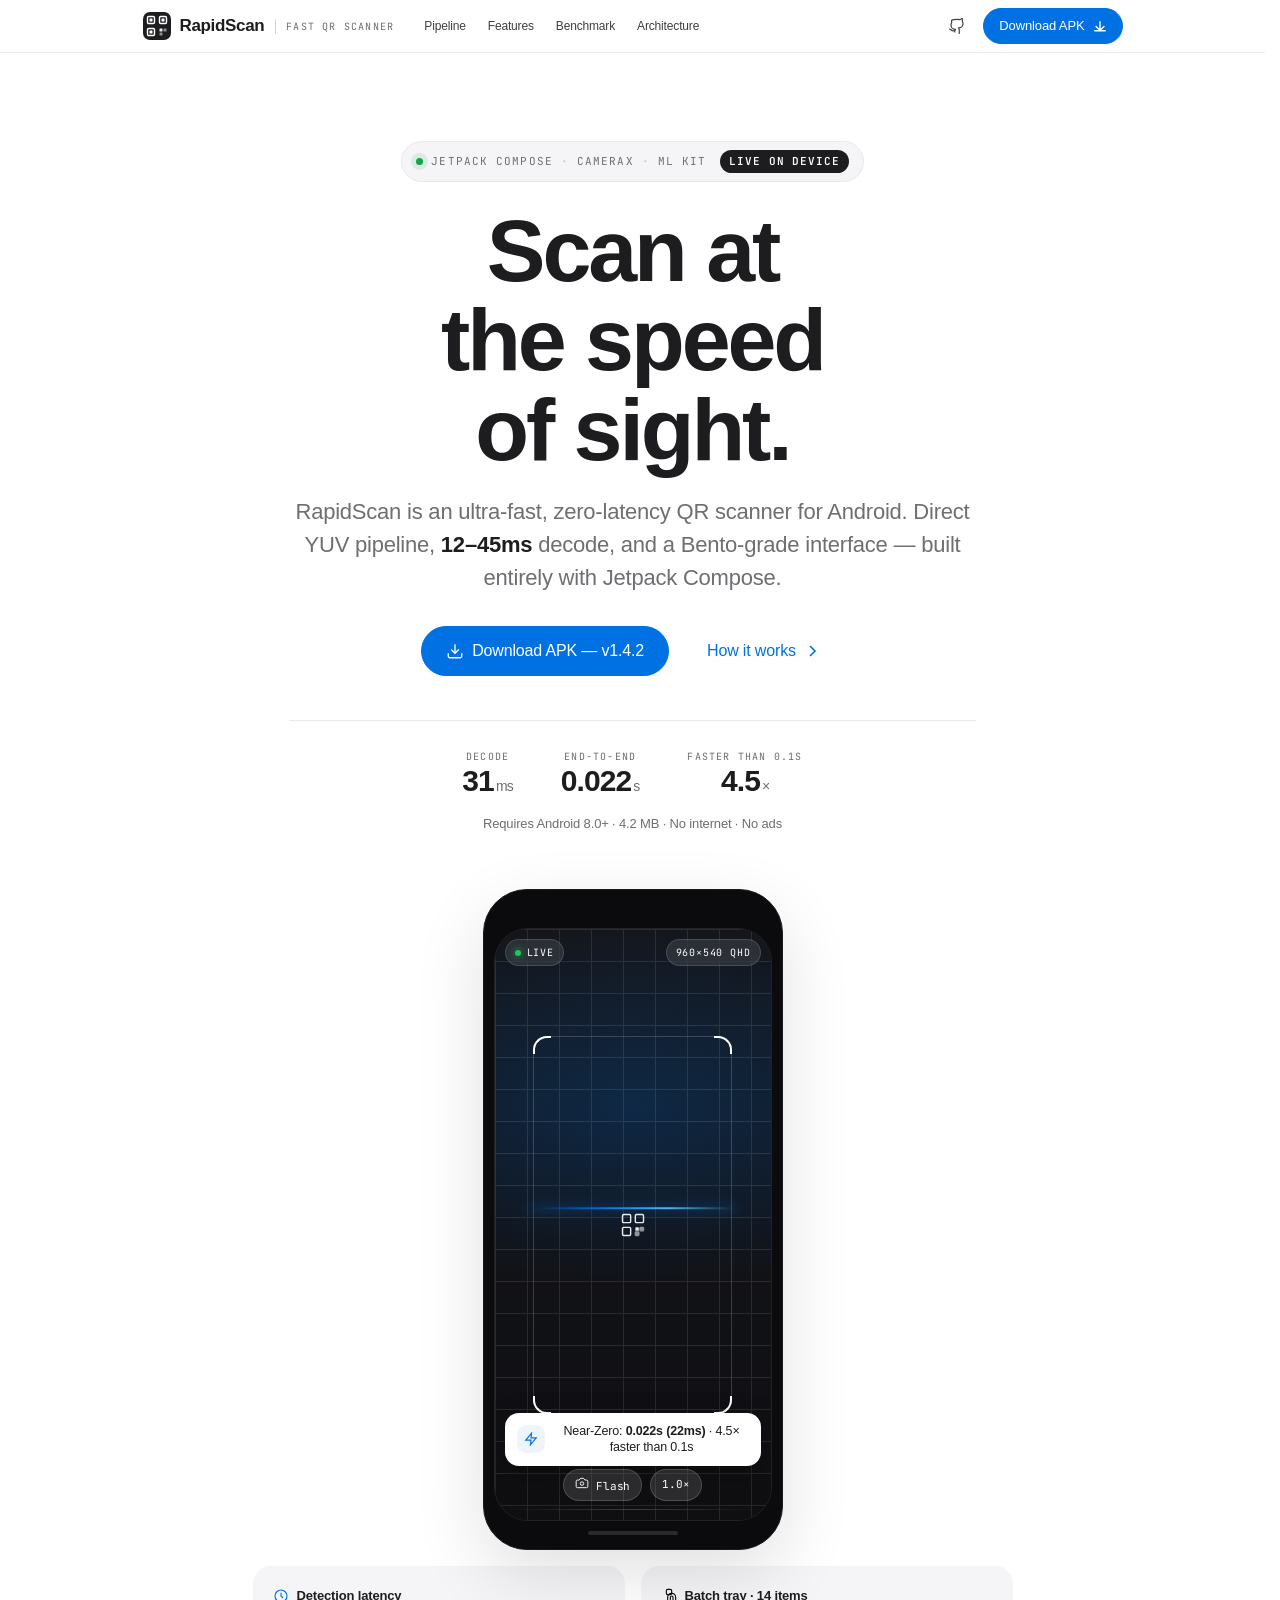
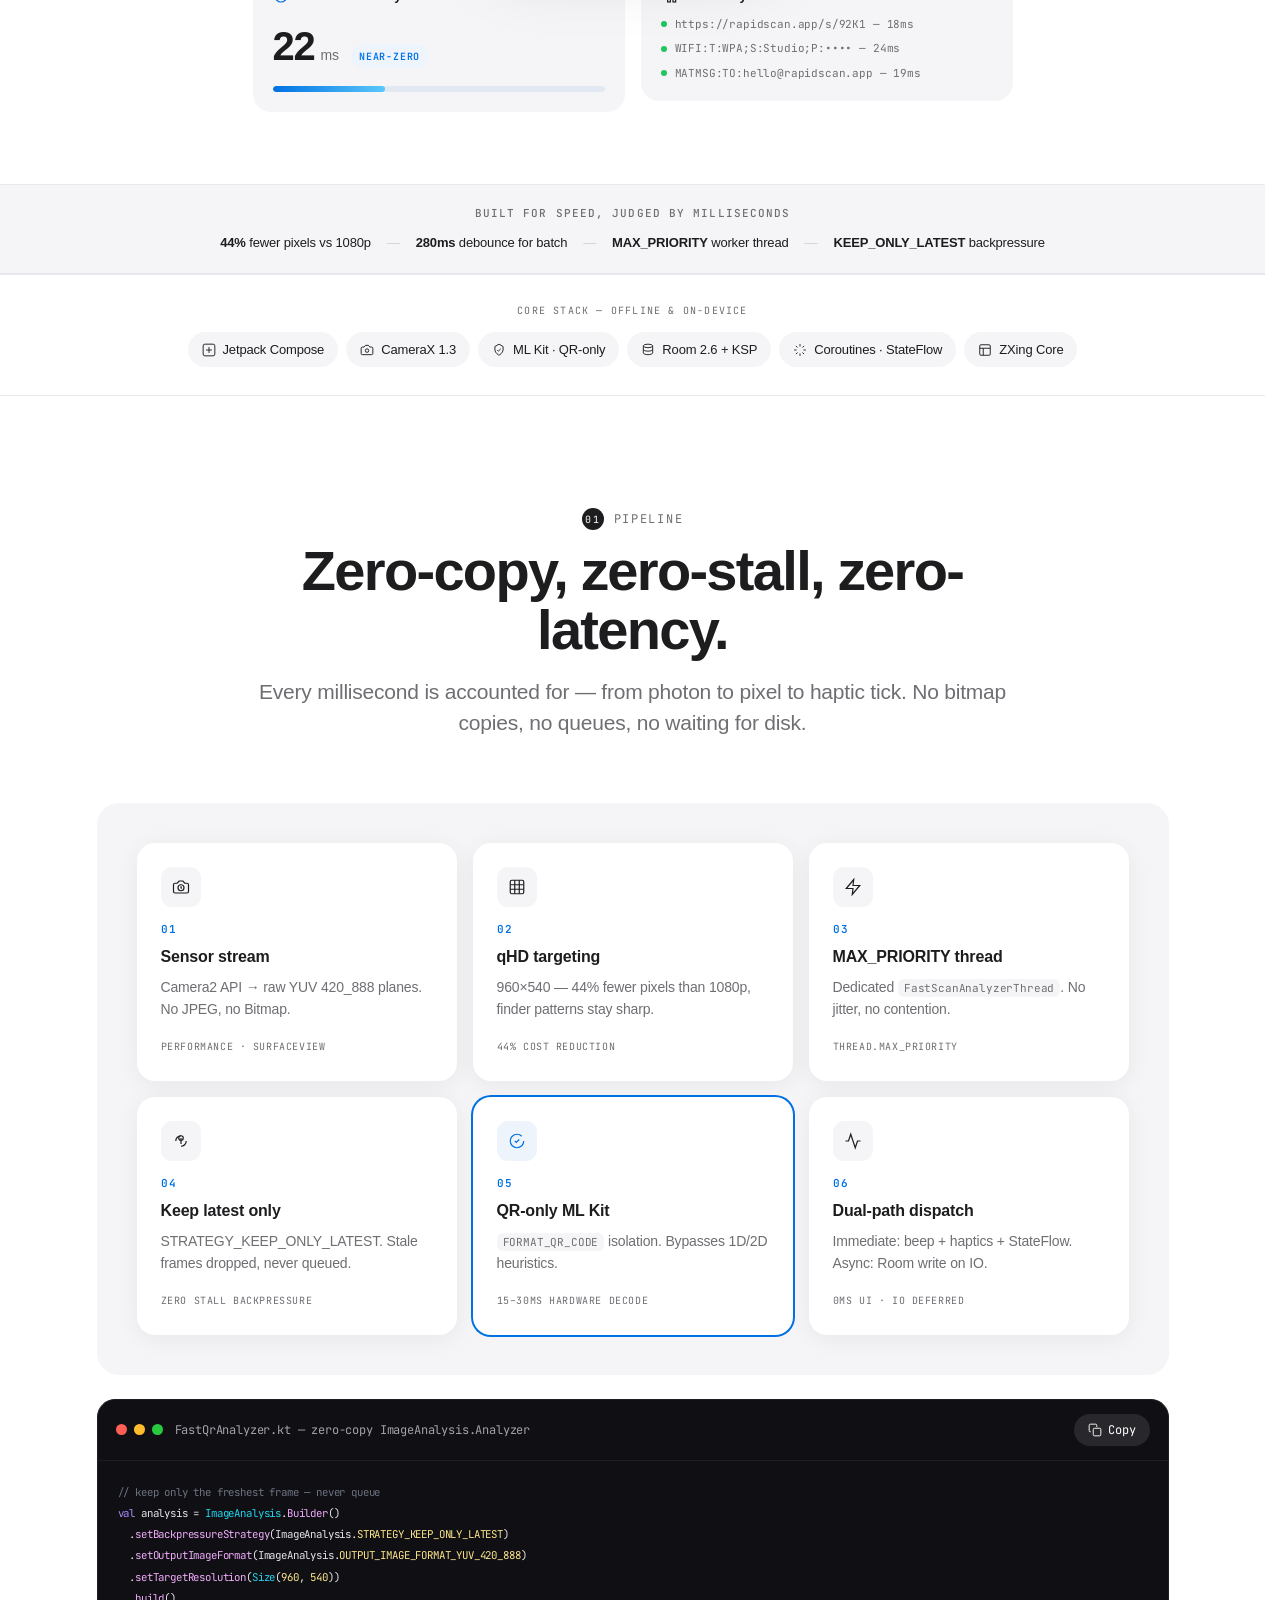
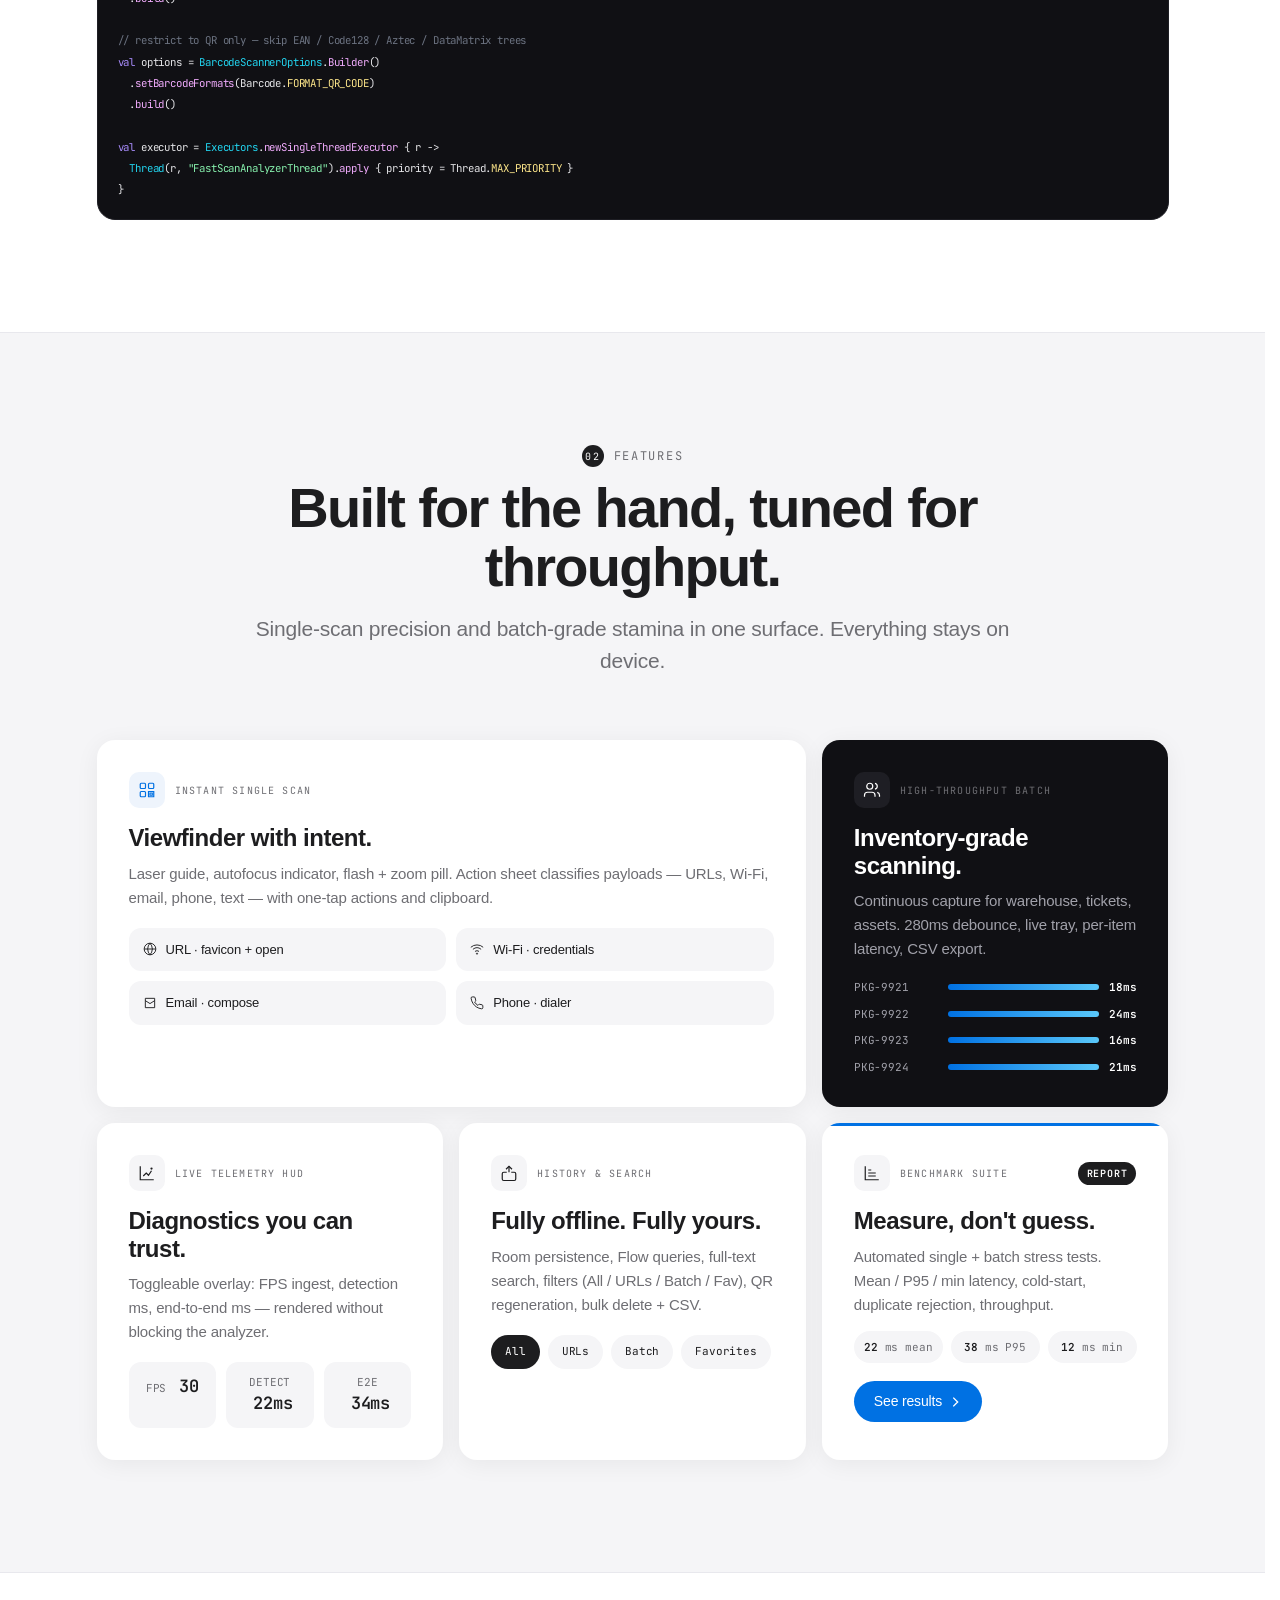
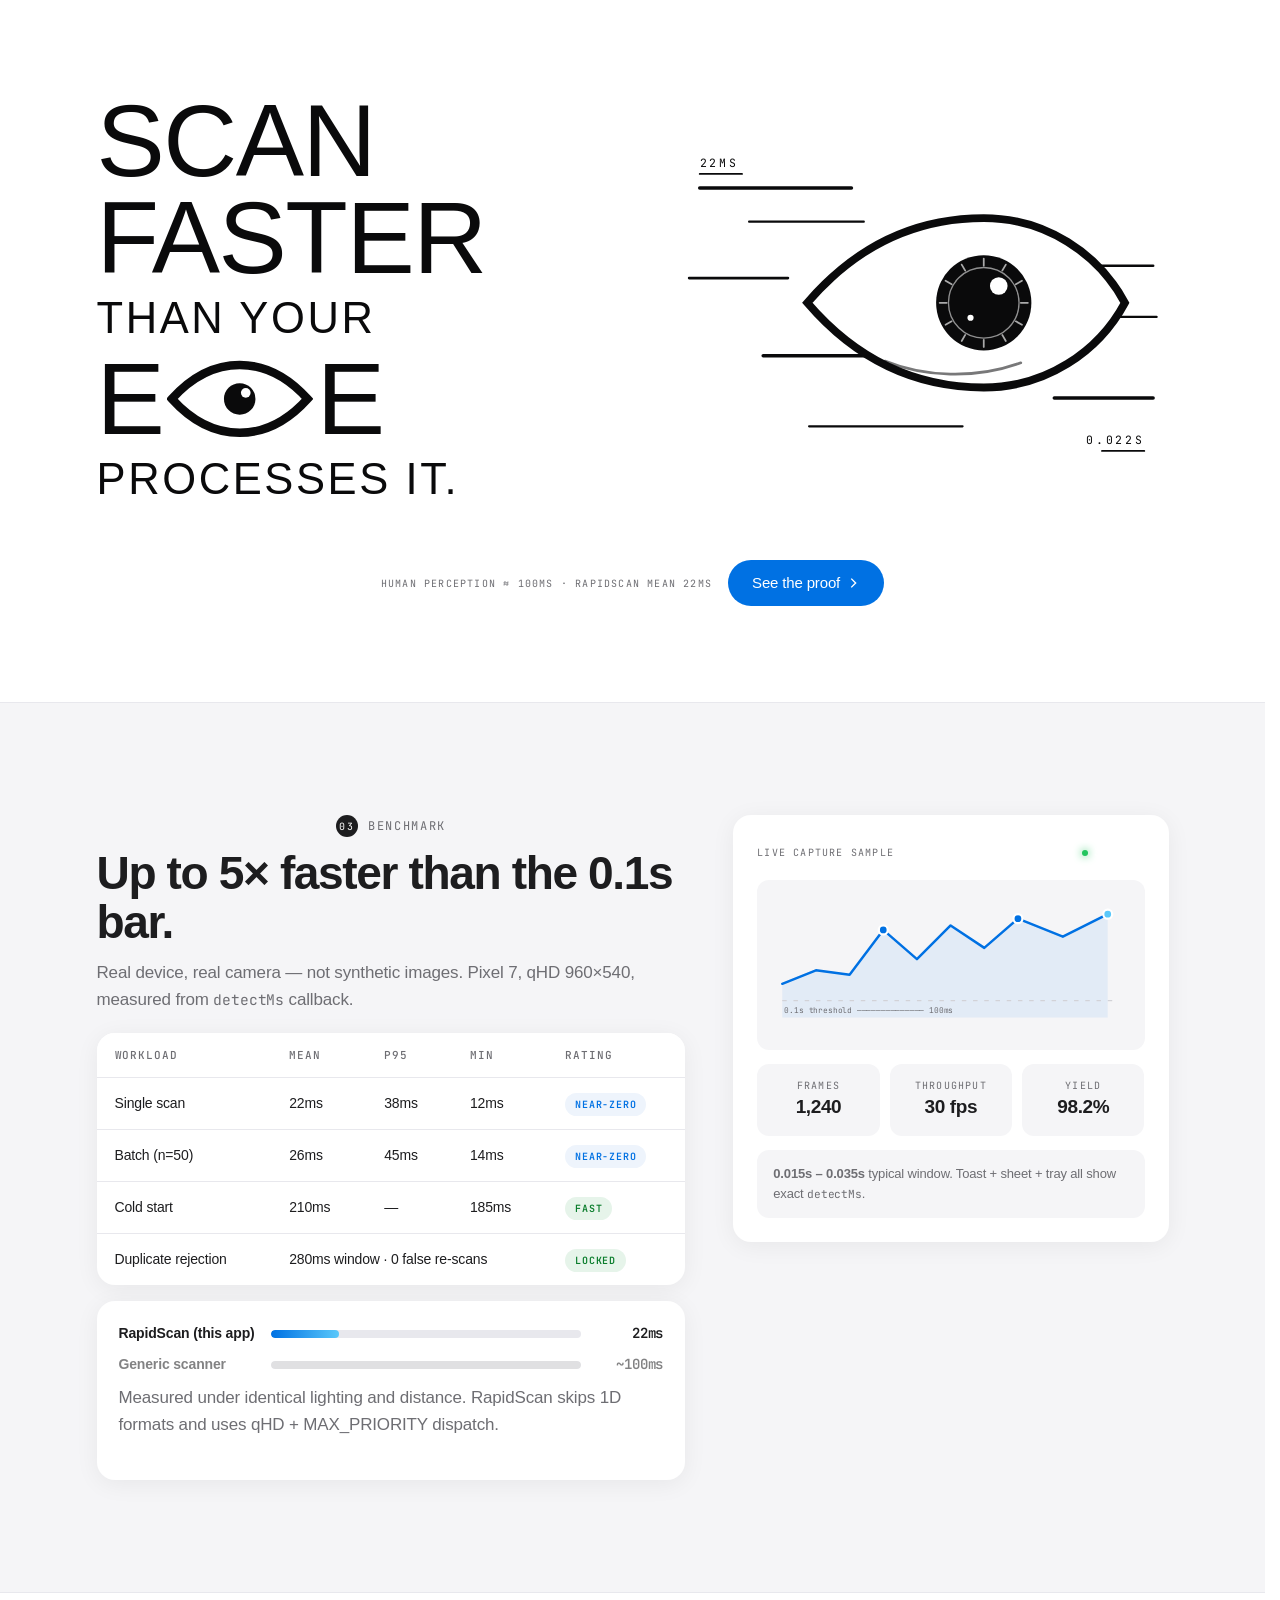
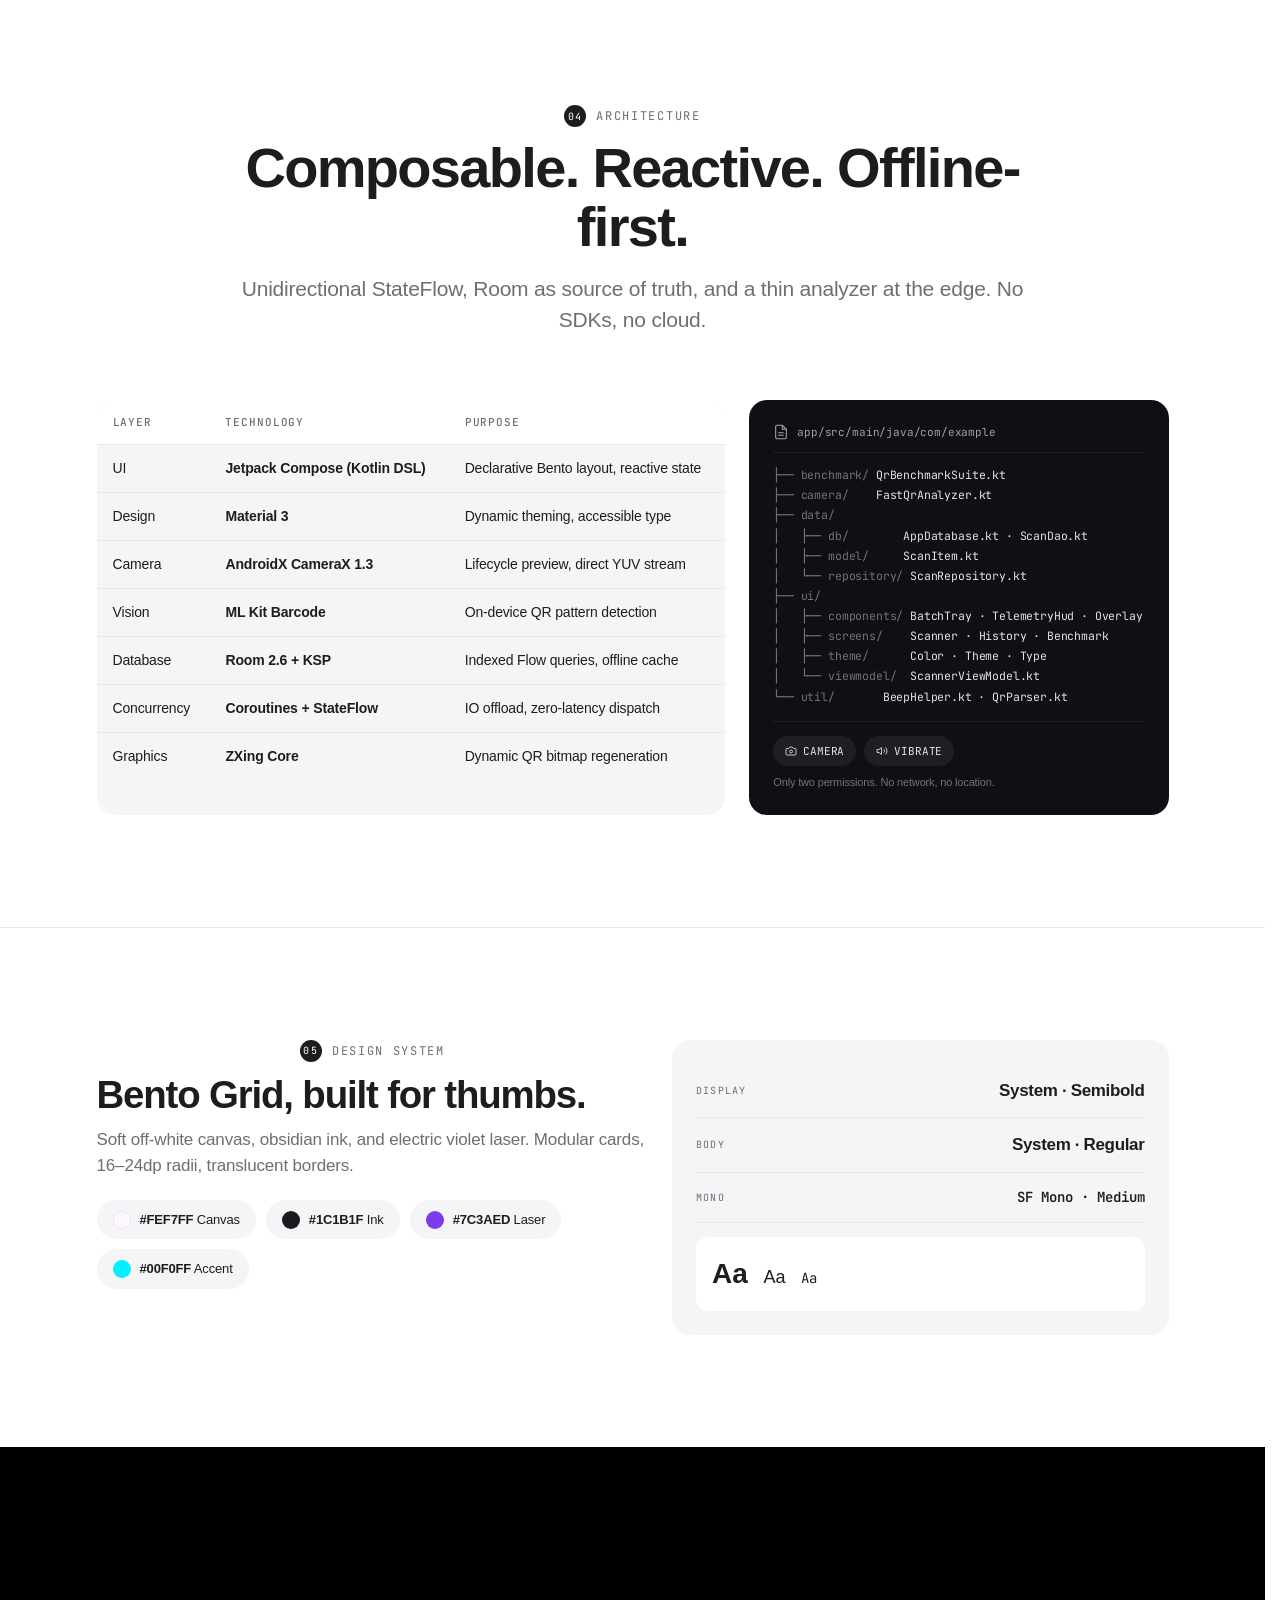
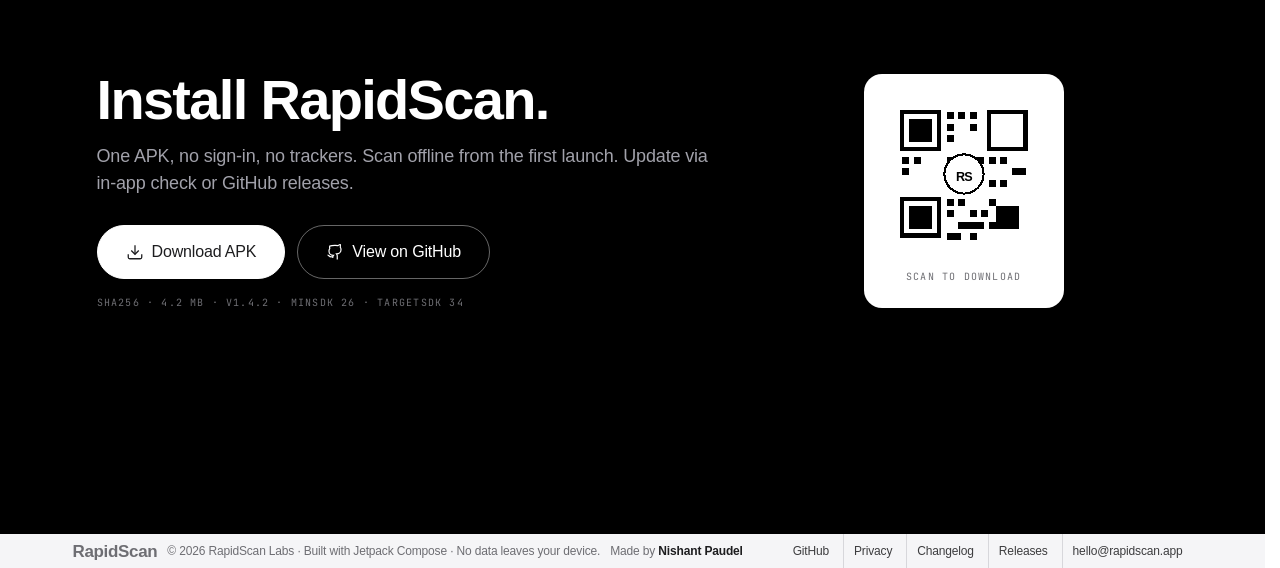
==== commit 315d76c0: "Footer credit Nishant Paudel + GitHub link" ====
--- a/index.html
+++ b/index.html
@@ -41,7 +41,7 @@
         <a href="#architecture">Architecture</a>
       </div>
       <div class="nav-actions">
-        <a class="nav-gh" href="#" aria-label="GitHub">
+        <a class="nav-gh" href="https://github.com/nishantXnova" target="_blank" rel="noopener" aria-label="GitHub">
           <svg width="18" height="18" viewBox="0 0 24 24" fill="none" stroke="currentColor" stroke-width="1.6" stroke-linecap="round" stroke-linejoin="round"><path d="M15 22v-4a4.8 4.8 0 0 0-1-3.5c3 0 6-2 6-5.5.08-1.25-.27-2.48-1-3.5.28-1.15.28-2.35 0-3.5 0 0-1 0-3 1.5-2.64-.5-5.36-.5-8 0C6 4 5 4 5 4c-.28 1.15-.28 2.35 0 3.5A4.79 4.79 0 0 0 4 11c0 3.5 3 5.5 6 5.5-.39.49-.68 1.05-.85 1.65-.17.6-.2 1.23-.1 1.85"/><path d="M9 18c-4.51 2-5-2-7-2"/></svg>
         </a>
         <a class="btn btn-dark btn-sm" href="#download">
@@ -675,8 +675,10 @@
       <div class="footer-left">
         <span class="logo-type">RapidScan</span>
         <span>© 2026 RapidScan Labs · Built with Jetpack Compose · No data leaves your device.</span>
+        <span>Made by <a href="https://github.com/nishantXnova" target="_blank" rel="noopener">Nishant Paudel</a></span>
       </div>
       <div class="footer-links">
+        <a href="https://github.com/nishantXnova" target="_blank" rel="noopener">GitHub</a>
         <a href="#">Privacy</a>
         <a href="#">Changelog</a>
         <a href="#">Releases</a>
--- a/style.css
+++ b/style.css
@@ -362,7 +362,9 @@
 .footer{border-top:0; background:var(--bg-gray)}
 .footer .wrap{padding-top:0; padding-bottom:0}
 .footer-inner{display:flex; gap:12px; align-items:center; justify-content:space-between; padding:22px 0; flex-wrap:wrap; font-size:12px; color:var(--muted)}
-.footer-left{display:flex; align-items:center; gap:10px; flex-wrap:wrap}
+.footer-left{display:flex; align-items:center; gap:6px 10px; flex-wrap:wrap}
+.footer-left a{color:var(--ink); font-weight:600}
+.footer-left a:hover{text-decoration:underline}
 .footer-links{display:flex; gap:4px; align-items:center}
 .footer-links a{font-weight:400; color:var(--ink); padding:8px 10px; opacity:0.85}
 .footer-links a:hover{opacity:1}
